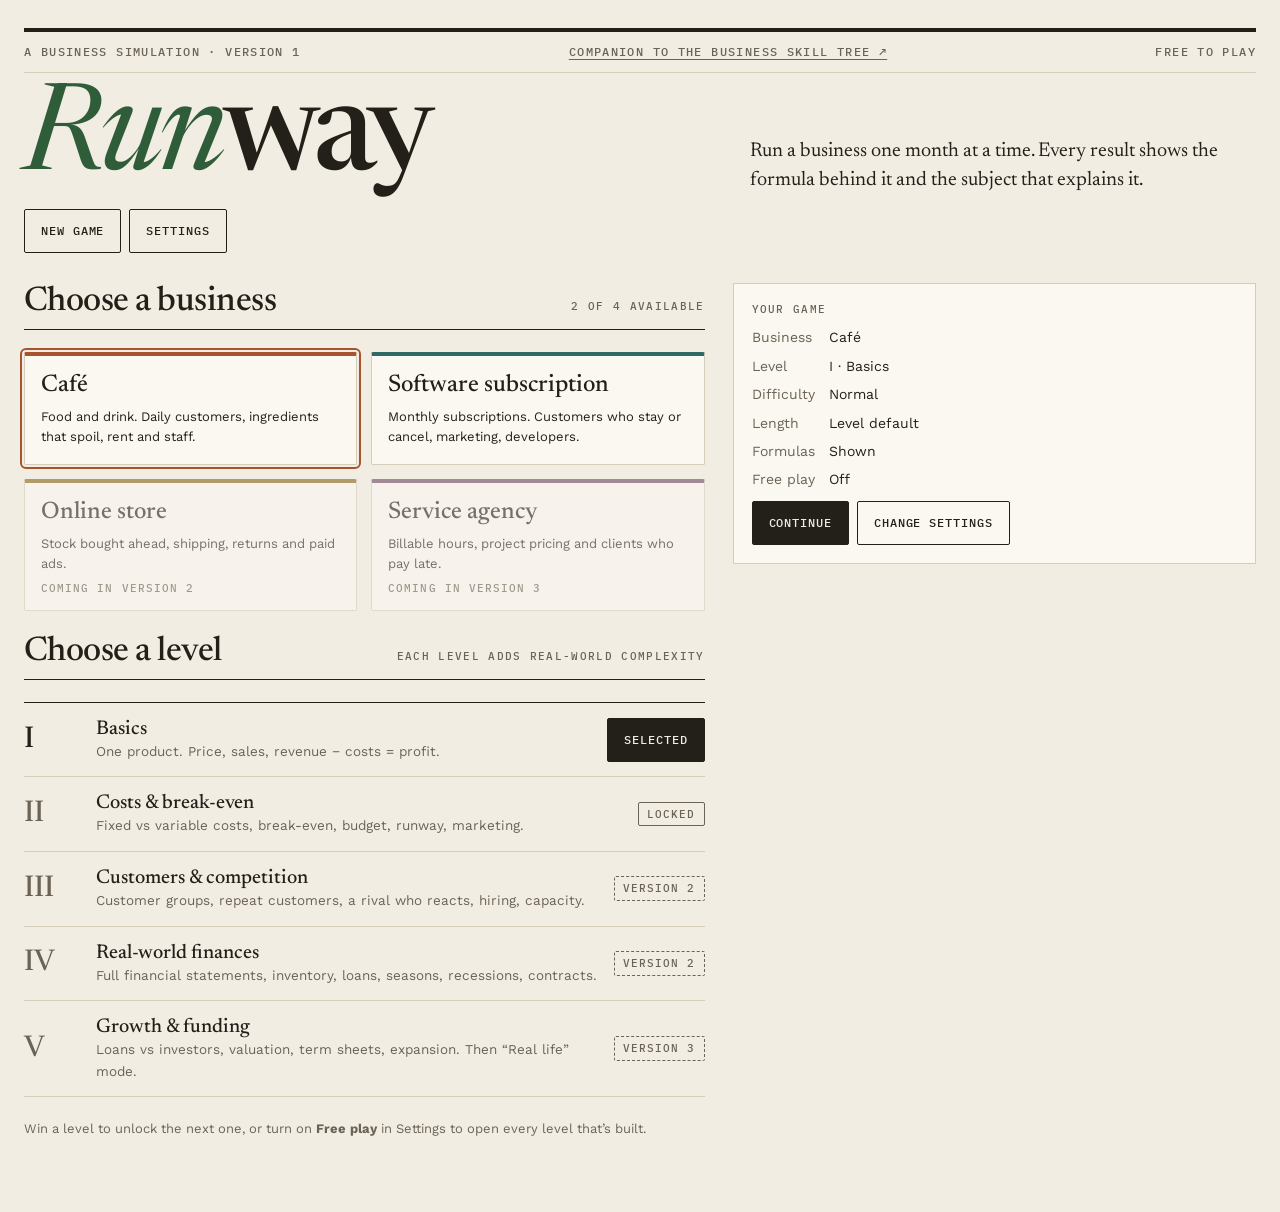
==== game/index.html @ 2631240a "Add Runway business simulation game (version 1) Month-by-month simulation with Café and Software sub" ====
<!doctype html>
<html lang="en">
<head>
<meta charset="utf-8">
<meta name="viewport" content="width=device-width, initial-scale=1, viewport-fit=cover">
<style>[hidden]{display:none!important}</style>
<title>Runway</title>
<link rel="preconnect" href="https://fonts.googleapis.com">
<link rel="preconnect" href="https://fonts.gstatic.com" crossorigin>
<link rel="stylesheet" href="https://fonts.googleapis.com/css2?family=Newsreader:ital,opsz,wght@0,6..72,400;0,6..72,500;0,6..72,600;1,6..72,400;1,6..72,500&family=Work+Sans:wght@400;500;600&family=IBM+Plex+Mono:wght@400;500&display=swap">
<style>
/* Layout: editorial masthead, then one screen at a time (setup, settings, briefing, play, result).
   Play screen: decisions column beside a ledger-style monthly report. Palette shared with Business Skill Tree. */
:root{
  --paper:#F2EDE3; --sheet:#FBF8F2; --wash:#EAE3D6; --ink:#23201A; --muted:#6B6355; --rule:#D6CCBA; --edge:#B3A893; --focus:#23201A;
  --accent:#2F5D3A; --accent-wash:#E2E8DA; --good:#3E6B34; --bad:#9B3A2A; --bad-wash:#F3E1DA; --on-accent:#FBF8F2;
  --cafe:#A6532E; --saas:#2E6A63; --shop:#87661C; --agency:#6A4A62;
  --f-display:"Newsreader", "Iowan Old Style", Georgia, serif;
  --f-body:"Work Sans", ui-sans-serif, system-ui, -apple-system, "Segoe UI", sans-serif;
  --f-mono:"IBM Plex Mono", ui-monospace, SFMono-Regular, Menlo, monospace;
}
@media (prefers-color-scheme: dark){ :root:not([data-theme="light"]){
  --paper:#1A1712; --sheet:#221E18; --wash:#2B261E; --ink:#EDE6D8; --muted:#A89F8E; --rule:#3A342B; --edge:#5A5244; --focus:#EDE6D8;
  --accent:#9CC59F; --accent-wash:#26301F; --good:#A8C487; --bad:#E38C78; --bad-wash:#3A231C; --on-accent:#1A1712;
  --cafe:#E39A72; --saas:#86C2B8; --shop:#D9B866; --agency:#C6A2BC;
  color-scheme:dark } }
:root[data-theme="dark"]{
  --paper:#1A1712; --sheet:#221E18; --wash:#2B261E; --ink:#EDE6D8; --muted:#A89F8E; --rule:#3A342B; --edge:#5A5244; --focus:#EDE6D8;
  --accent:#9CC59F; --accent-wash:#26301F; --good:#A8C487; --bad:#E38C78; --bad-wash:#3A231C; --on-accent:#1A1712;
  --cafe:#E39A72; --saas:#86C2B8; --shop:#D9B866; --agency:#C6A2BC;
  color-scheme:dark }

*{box-sizing:border-box}
[hidden]{display:none!important}
body{background:var(--paper);color:var(--ink);font:400 15px/1.6 var(--f-body)}
.wrap{max-width:1320px;margin:0 auto;padding-block:20px 64px;padding-left:max(16px, env(safe-area-inset-left, 0px));padding-right:max(16px, env(safe-area-inset-right, 0px));display:flex;flex-direction:column;gap:30px}
h1,h2,h3{margin:0;text-wrap:balance}
h1,h2{font-family:var(--f-display);font-weight:500;letter-spacing:-.015em}
h2{font-size:clamp(26px,3vw,34px);line-height:1.12}
h3{font:500 11px/1.3 var(--f-mono);text-transform:uppercase;letter-spacing:.12em;color:var(--muted)}
p{margin:0}
a{color:var(--accent);text-underline-offset:3px;text-decoration-thickness:1px}
button:focus-visible,a:focus-visible,input:focus-visible,select:focus-visible{outline:2px solid var(--focus);outline-offset:2px}

header.mast{display:flex;flex-direction:column;gap:14px;border-top:4px solid var(--ink);padding-top:12px}
.dateline{display:flex;flex-wrap:wrap;justify-content:space-between;gap:6px 18px;font:500 11.5px/1.4 var(--f-mono);text-transform:uppercase;letter-spacing:.12em;color:var(--muted);padding-bottom:12px;border-bottom:1px solid var(--rule)}
.dateline a{color:var(--muted)}
.mast-title{display:flex;flex-wrap:wrap;align-items:flex-end;justify-content:space-between;gap:12px 24px}
.mast h1{font-size:clamp(56px,10vw,120px);line-height:.9;letter-spacing:-.04em;font-weight:500}
.mast h1 em{font-style:italic;font-weight:400;color:var(--accent)}
.mast .tag{max-width:46ch;font:400 clamp(17px,1.6vw,20px)/1.45 var(--f-display)}
.nav{display:flex;flex-wrap:wrap;gap:8px}

.btn{font:500 11.5px/1 var(--f-mono);text-transform:uppercase;letter-spacing:.08em;color:var(--ink);background:transparent;border:1px solid var(--ink);border-radius:2px;padding:13px 16px;cursor:pointer;min-height:44px;text-decoration:none;display:inline-flex;align-items:center;justify-content:center;gap:8px}
.btn:hover{background:var(--wash)}
.btn.primary{background:var(--ink);color:var(--paper)}
.btn.primary:hover{background:var(--accent);border-color:var(--accent);color:var(--on-accent)}
.btn.danger{color:var(--bad);border-color:var(--bad)}
.btn[disabled]{opacity:.4;cursor:not-allowed}
.section-head{display:flex;flex-wrap:wrap;align-items:baseline;justify-content:space-between;gap:8px 16px;border-bottom:1px solid var(--ink);padding-bottom:8px}
.kicker{font:500 11px/1.3 var(--f-mono);letter-spacing:.12em;text-transform:uppercase;color:var(--muted)}
.lede{font:400 19px/1.5 var(--f-display);max-width:62ch}
.muted{color:var(--muted)}
.small{font-size:13px}

/* Setup */
.grid-biz{display:grid;grid-template-columns:repeat(auto-fit,minmax(240px,1fr));gap:14px}
.biz{--c:var(--ink);text-align:left;background:var(--sheet);border:1px solid var(--rule);border-top:4px solid var(--c);border-radius:2px;padding:16px;display:flex;flex-direction:column;gap:8px;cursor:pointer;color:var(--ink);font:inherit;min-height:44px}
.biz:hover:not([disabled]){border-color:var(--ink);border-top-color:var(--c)}
.biz[aria-pressed="true"]{outline:2px solid var(--c);outline-offset:2px}
.biz[disabled]{cursor:not-allowed;opacity:.6}
.biz b{font:500 24px/1.1 var(--f-display)}
.biz .soon{font:500 10.5px/1 var(--f-mono);letter-spacing:.1em;text-transform:uppercase;color:var(--muted)}
.levels{display:flex;flex-direction:column;border-top:1px solid var(--ink)}
.lvl{display:grid;grid-template-columns:56px minmax(0,1fr) auto;gap:6px 16px;align-items:center;padding:14px 0;border-bottom:1px solid var(--rule)}
.lvl .num{font:500 30px/1 var(--f-display);color:var(--muted)}
.lvl.open .num{color:var(--ink)}
.lvl .t{font:500 20px/1.2 var(--f-display)}
.lvl .d{font-size:13.5px;color:var(--muted)}
.state{font:500 10.5px/1 var(--f-mono);letter-spacing:.1em;text-transform:uppercase;padding:6px 8px;border:1px solid currentColor;border-radius:2px;white-space:nowrap}
.state.won{color:var(--good)} .state.locked{color:var(--muted)} .state.soon{color:var(--muted);border-style:dashed}
.setup-grid{display:grid;grid-template-columns:minmax(0,1fr);gap:28px}
@media (min-width:960px){.setup-grid{grid-template-columns:minmax(0,1.3fr) minmax(0,1fr)}}
.summary{background:var(--sheet);border:1px solid var(--rule);padding:18px;display:flex;flex-direction:column;gap:10px}
.summary dl{display:grid;grid-template-columns:auto 1fr;gap:6px 14px;margin:0;font-size:14px}
.summary dt{color:var(--muted)} .summary dd{margin:0}

/* Settings */
.settings{display:grid;grid-template-columns:minmax(0,1fr);gap:22px;max-width:860px}
.field{display:flex;flex-direction:column;gap:8px;padding-bottom:18px;border-bottom:1px solid var(--rule)}
.field > label, .field > .lab{font:500 19px/1.3 var(--f-display)}
.field .help{font-size:13.5px;color:var(--muted);max-width:70ch}
.seg{display:flex;flex-wrap:wrap;border:1px solid var(--ink);border-radius:2px;overflow:hidden;width:fit-content;max-width:100%}
.seg button{font:500 11.5px/1 var(--f-mono);letter-spacing:.06em;text-transform:uppercase;padding:13px 14px;border:0;border-right:1px solid var(--ink);background:transparent;color:var(--ink);cursor:pointer;min-height:44px}
.seg button:last-child{border-right:0}
.seg button[aria-pressed="true"]{background:var(--ink);color:var(--paper)}
.switch{display:flex;gap:12px;align-items:flex-start;cursor:pointer;font-size:15px}
.switch input{width:22px;height:22px;margin:1px 0 0;accent-color:var(--accent);flex:none}
.custom{display:grid;grid-template-columns:repeat(auto-fit,minmax(220px,1fr));gap:14px}
.custom[hidden]{display:none}
.sl{display:flex;flex-direction:column;gap:4px;font-size:14px}
.sl output{font:500 13px var(--f-mono)}
input[type=range]{width:100%;accent-color:var(--accent);min-height:28px}
input[type=number],input[type=text],select{font:500 14px var(--f-mono);color:var(--ink);background:var(--sheet);border:1px solid var(--edge);border-radius:2px;padding:10px 10px;min-height:44px}
.row{display:flex;flex-wrap:wrap;gap:8px;align-items:center}

/* Briefing */
.brief{display:grid;grid-template-columns:minmax(0,1fr);gap:24px}
@media (min-width:960px){.brief{grid-template-columns:minmax(0,1.4fr) minmax(0,1fr)}}
.goal{border:1px solid var(--ink);padding:16px 18px;background:var(--sheet);display:flex;flex-direction:column;gap:6px}
.goal b{font:500 22px/1.3 var(--f-display)}
.subj{display:flex;flex-direction:column;border-top:1px solid var(--rule)}
.subj div{display:flex;justify-content:space-between;gap:12px;padding:9px 0;border-bottom:1px solid var(--rule);font-size:14.5px}
.subj .ok{font:500 11px var(--f-mono);letter-spacing:.08em;text-transform:uppercase;color:var(--good)}
.subj .no{font:500 11px var(--f-mono);letter-spacing:.08em;text-transform:uppercase;color:var(--muted)}

/* Play */
.play{display:grid;grid-template-columns:minmax(0,1fr);gap:24px;align-items:start}
@media (min-width:1020px){.play{grid-template-columns:360px minmax(0,1fr)}}
.desk{background:var(--sheet);border:1px solid var(--rule);border-top:3px solid var(--c, var(--ink));padding:18px;display:flex;flex-direction:column;gap:16px}
@media (min-width:1020px){.desk{position:sticky;top:calc(env(safe-area-inset-top, 0px) + 16px)}}
.dec{display:flex;flex-direction:column;gap:6px;padding-bottom:14px;border-bottom:1px solid var(--rule)}
.dec .top{display:flex;justify-content:space-between;align-items:baseline;gap:10px}
.dec label{font:500 17px/1.25 var(--f-display)}
.dec input[type=number]{width:120px;text-align:right}
.dec .help{font-size:12.5px;color:var(--muted)}
.hint{background:var(--accent-wash);padding:12px 14px;font-size:13.5px;border-radius:2px}
.hint b{font-weight:600}
.board{display:flex;flex-direction:column;gap:22px;min-width:0}
.stats{display:grid;grid-template-columns:repeat(4,minmax(0,1fr));border-top:1px solid var(--ink);border-bottom:1px solid var(--rule)}
.stats div{display:flex;flex-direction:column;gap:2px;padding:10px 12px 12px;border-left:1px solid var(--rule);min-width:0}
.stats div:first-child{border-left:0;padding-left:0}
.stats b{font:500 30px/1.05 var(--f-display);font-variant-numeric:lining-nums tabular-nums;white-space:nowrap;overflow:hidden;text-overflow:ellipsis}
.stats span{font-size:12.5px;color:var(--muted)}
.stats .neg{color:var(--bad)}
@media (max-width:620px){.stats{grid-template-columns:repeat(2,minmax(0,1fr))}.stats div:nth-child(3){border-left:0;padding-left:0}.stats div:nth-child(n+3){border-top:1px solid var(--rule)}}
.goalbar{display:flex;flex-direction:column;gap:6px}
.goalbar .track{height:8px;background:var(--wash);border-radius:2px;overflow:hidden}
.goalbar .fill{height:100%;background:var(--accent)}
.chart{background:var(--sheet);border:1px solid var(--rule);padding:12px 12px 6px}
.chart svg{display:block;width:100%;height:auto}
.chart text{font:400 10.5px var(--f-mono);fill:var(--muted)}
.two{display:grid;grid-template-columns:minmax(0,1fr);gap:22px}
@media (min-width:760px){.two{grid-template-columns:minmax(0,1fr) minmax(0,1fr)}}
table.ledger{width:100%;border-collapse:collapse;font-size:14.5px}
.ledger td{padding:8px 0;border-bottom:1px solid var(--rule)}
.ledger td.v{text-align:right;font-family:var(--f-mono);font-size:13.5px;font-variant-numeric:tabular-nums;white-space:nowrap;padding-left:12px}
.ledger tr.cost td:first-child{padding-left:14px;color:var(--muted)}
.ledger tr.sub td{font-weight:600;border-top:1px solid var(--ink)}
.ledger tr.total td{font:600 17px var(--f-display);border-top:2px solid var(--ink);border-bottom:0}
.ledger tr.total td.v{font:600 15px var(--f-mono)}
.ledger .neg{color:var(--bad)}
.metrics{display:flex;flex-direction:column;border-top:1px solid var(--ink)}
.metrics div{display:flex;justify-content:space-between;gap:12px;padding:8px 0;border-bottom:1px solid var(--rule);font-size:14px}
.metrics b{font:500 13.5px var(--f-mono);font-variant-numeric:tabular-nums;white-space:nowrap}
.why{display:grid;grid-template-columns:repeat(auto-fit,minmax(260px,1fr));gap:14px}
.card{background:var(--sheet);border:1px solid var(--rule);padding:14px 16px;display:flex;flex-direction:column;gap:8px}
.card b{font:500 19px/1.25 var(--f-display)}
.card p{font-size:14px}
.card .f{font:400 12.5px/1.5 var(--f-mono);background:var(--wash);padding:8px 10px;border-radius:2px;overflow-wrap:anywhere}
.card a{font:500 11px var(--f-mono);letter-spacing:.08em;text-transform:uppercase}
.empty{border:1px dashed var(--edge);padding:22px;color:var(--muted);font:400 17px/1.5 var(--f-display)}

/* Result */
.result{display:flex;flex-direction:column;gap:20px;max-width:900px}
.verdict{font:500 clamp(40px,7vw,80px)/.95 var(--f-display);letter-spacing:-.03em}
.verdict.won{color:var(--good)} .verdict.lost{color:var(--bad)}
.toast{position:fixed;left:50%;bottom:calc(20px + env(safe-area-inset-bottom, 0px));transform:translateX(-50%);background:var(--ink);color:var(--paper);padding:10px 16px;font:500 12px var(--f-mono);letter-spacing:.06em;border-radius:2px;opacity:0;pointer-events:none;transition:opacity .2s;max-width:calc(100% - 32px)}
.toast.show{opacity:1}
@media (prefers-reduced-motion: reduce){*{transition:none!important}}
</style>
</head>
<body>

<div class="wrap">
  <header class="mast">
    <div class="dateline"><span>A business simulation · Version 1</span><a id="treeLink" href="#">Companion to the Business Skill Tree ↗</a><span>Free to play</span></div>
    <div class="mast-title">
      <h1><em>Run</em>way</h1>
      <p class="tag">Run a business one month at a time. Every result shows the formula behind it and the subject that explains it.</p>
    </div>
    <nav class="nav" aria-label="Game">
      <button class="btn" data-go="setup">New game</button>
      <button class="btn" data-go="play" id="navResume" hidden>Resume</button>
      <button class="btn" data-go="settings">Settings</button>
    </nav>
  </header>
  <main id="screen" aria-live="polite"></main>
</div>
<div class="toast" id="toast" role="status"></div>

<script>
(function(){
/* ---------- Links and Skill Tree data ---------- */
const TREE_URL = /github\.io$/.test(location.hostname) ? '../' : 'https://claude.ai/artifact/XzU2C8BiYcv79R8AEKQcW2';
document.getElementById('treeLink').href = TREE_URL;
const SUBJ = {micro:'Microeconomics', finacct:'Financial Accounting', excel:'Spreadsheets for Business', mgmtacct:'Managerial Accounting',
  unitecon:'Unit Economics & Break-even', budget:'Budgeting & Forecasting', marketing:'Marketing Management', pricing:'Pricing Strategy',
  saas:'SaaS Metrics', product:'Product Development', growth:'Growth & Customer Acquisition', ops:'Operations Management'};
function treeDone(){ try { const v = JSON.parse(localStorage.getItem('biz-skill-tree-v1') || 'null'); return (v && v.prog) || null; } catch(e){ return null; } }

/* ---------- Helpers ---------- */
const $ = s => document.querySelector(s);
const esc = s => String(s).replace(/[&<>"']/g, c => ({'&':'&amp;','<':'&lt;','>':'&gt;','"':'&quot;',"'":'&#39;'}[c]));
const money = v => (v < 0 ? '−' : '') + '$' + Math.round(Math.abs(v)).toLocaleString('en-US');
const money2 = v => '$' + Number(v).toFixed(2);
const int = v => Math.round(v).toLocaleString('en-US');
const pct = (v, d=1) => (v*100).toFixed(d) + '%';
const FMT = {money, money2, int, pct: v => pct(v,0)};
function rng(seed){ let a = seed >>> 0; return () => { a |= 0; a = a + 0x6D2B79F5 | 0; let t = Math.imul(a ^ a >>> 15, 1 | a); t = t + Math.imul(t ^ t >>> 7, 61 | t) ^ t; return ((t ^ t >>> 14) >>> 0) / 4294967296; }; }
const noise = (R, vol) => 1 + (R() - R()) * vol * 1.5;
const toast = msg => { const t = $('#toast'); t.textContent = msg; t.classList.add('show'); clearTimeout(toast.h); toast.h = setTimeout(() => t.classList.remove('show'), 2200); };

/* ---------- Settings and storage ---------- */
const DIFF = {
  easy:   {label:'Easy',   cash:1.3, demand:1.15, cost:0.9, vol:0.05},
  normal: {label:'Normal', cash:1,   demand:1,    cost:1,   vol:0.10},
  hard:   {label:'Hard',   cash:0.8, demand:0.85, cost:1.1, vol:0.18},
};
const KEY = 'runway-v1';
let DB = {settings:{free:false, diff:'normal', custom:{cash:1, demand:1, cost:1, vol:0.1}, length:'default', formulas:true, seed:Math.floor(Math.random()*1e6)}, progress:{}, game:null, pick:{biz:'cafe', level:1}};
try { const v = JSON.parse(localStorage.getItem(KEY) || 'null'); if (v && typeof v === 'object') DB = Object.assign(DB, v, {settings:Object.assign(DB.settings, v.settings || {})}); } catch(e) {}
const save = () => { try { localStorage.setItem(KEY, JSON.stringify(DB)); } catch(e) {} };
const S = () => DB.settings;
function envFrom(st){ return st.diff === 'custom' ? Object.assign({label:'Custom'}, st.custom) : Object.assign({}, DIFF[st.diff]); }

/* ---------- Content ---------- */
const LEVELS = [
  {n:1, name:'Basics', d:'One product. Price, sales, revenue − costs = profit.', built:true},
  {n:2, name:'Costs & break-even', d:'Fixed vs variable costs, break-even, budget, runway, marketing.', built:true},
  {n:3, name:'Customers & competition', d:'Customer groups, repeat customers, a rival who reacts, hiring, capacity.', built:false, when:'version 2'},
  {n:4, name:'Real-world finances', d:'Full financial statements, inventory, loans, seasons, recessions, contracts.', built:false, when:'version 2'},
  {n:5, name:'Growth & funding', d:'Loans vs investors, valuation, term sheets, expansion. Then “Real life” mode.', built:false, when:'version 3'},
];
const ROMAN = ['I','II','III','IV','V'];

const BIZ = {
 cafe: {name:'Café', color:'var(--cafe)', blurb:'Food and drink. Daily customers, ingredients that spoil, rent and staff.', levels:{
  1: {title:'The coffee cart', months:6, startCash:500,
      story:'You run a coffee cart outside a busy train station. Each morning you decide your price and how many cups to prepare. Coffee you don’t sell is poured away.',
      goalText:'Have $35,000 in cash by the end of the last month.', subjects:['micro','finacct','excel'],
      decisions:[
        {id:'price', label:'Price per cup', min:1, max:8, step:0.25, def:3, fmt:'money2', help:'A higher price earns more per cup, but fewer people buy.'},
        {id:'prep', label:'Cups prepared per day', min:20, max:250, step:5, def:100, fmt:'int', help:'Cups you make but don’t sell are wasted.'}],
      sim(g, d, E, R){
        const cupCost = 0.9*E.cost, permit = 450*E.cost;
        const demand = Math.max(0, 220*E.demand*(1 - d.price/7)) * noise(R, E.vol);
        const sold = Math.min(demand, d.prep), waste = d.prep - sold, lost = Math.max(0, demand - d.prep);
        const rev = d.price*sold*30, ingr = cupCost*d.prep*30, profit = rev - ingr - permit;
        const why = [
          {t:'How many people wanted coffee', p:`At ${money2(d.price)} a cup, about ${int(demand)} people a day wanted one. Fewer people buy as the price rises.`, f:`demand ≈ 220 × (1 − price ÷ 7) = ${int(220*E.demand*(1-d.price/7))} a day, give or take a little each month`, s:'micro'},
          {t:'Profit is revenue minus costs', p:`You took ${money(rev)} and spent ${money(ingr + permit)}, so this month’s profit was ${money(profit)}.`, f:`${money(rev)} − ${money(ingr)} ingredients − ${money(permit)} permit = ${money(profit)}`, s:'finacct'}];
        if (waste > 2) why.push({t:'Coffee poured away', p:`You made ${int(d.prep)} cups a day but sold ${int(sold)}. The ${int(waste)} unsold cups a day cost you ${money(waste*cupCost*30)} this month.`, f:`waste cost = ${int(waste)} cups × ${money2(cupCost)} × 30 days`, s:'excel'});
        if (lost > 2) why.push({t:'You ran out', p:`About ${int(lost)} people a day wanted coffee after you’d sold out. That’s about ${money(lost*d.price*30)} of sales missed.`, f:`missed sales = ${int(lost)} × ${money2(d.price)} × 30 days`, s:'micro'});
        return {profit,
          rows:[['Sales', rev, 'rev'], ['Ingredients (every cup made)', -ingr, 'cost'], ['Cart permit', -permit, 'cost'], ['Profit', profit, 'total']],
          metrics:[['Customers who wanted coffee', int(demand)+' a day'], ['Cups sold', int(sold)+' a day'], ['Cups wasted', int(waste)+' a day'], ['Customers turned away', int(lost)+' a day']],
          why, key:{label:'Cash goal', value:g.cash + profit, target:35000}};
      },
      won(g){ return g.cash >= 35000; }},
  2: {title:'Your first café', months:12, startCash:25000,
      story:'You’ve opened a small café with rent, staff and a menu. New cafés take a few months to be discovered, so expect early losses. Your job is to reach steady profit before the money runs out.',
      goalText:'Make a profit three months in a row before the last month ends, without running out of cash.', subjects:['mgmtacct','unitecon','budget','marketing'],
      decisions:[
        {id:'price', label:'Average spend per customer', min:3, max:12, step:0.25, def:5.5, fmt:'money2', help:'Set by your menu prices. Higher means fewer customers.'},
        {id:'staff', label:'Baristas', min:1, max:6, step:1, def:2, fmt:'int', help:'Each can serve about 80 customers a day and costs $2,600 a month.'},
        {id:'mkt', label:'Marketing per month', min:0, max:5000, step:100, def:500, fmt:'money', help:'Flyers and social posts. Each extra dollar brings fewer new customers than the last.'}],
      consts(E){ return {varCost:(1.6*1.06 + 0.2)*E.cost, wage:2600*E.cost, rent:3500*E.cost, util:700*E.cost, other:300*E.cost}; },
      hint(d, E){ const c = this.consts(E), fixed = c.rent + c.util + c.other + c.wage*d.staff + d.mkt, unit = d.price - c.varCost;
        return unit <= 0 ? `At this price you lose money on every customer.` : `<b>Break-even with these choices:</b> ${int(fixed/unit/30)} customers a day. Your baristas can serve up to ${int(d.staff*80)} a day.`; },
      sim(g, d, E, R){
        const c = this.consts(E), month = g.month + 1, ramp = Math.min(1, 0.5 + 0.1*(month - 1));
        const m = 0.45*(1 - Math.exp(-d.mkt/2000));
        const demand = Math.max(0, 220*E.demand*ramp*(1 + m)*(1 - d.price/12)) * noise(R, E.vol);
        const cap = d.staff*80, served = Math.min(demand, cap), lost = Math.max(0, demand - cap);
        const rev = served*d.price*30, ingr = served*c.varCost*30, gross = rev - ingr;
        const wages = c.wage*d.staff, fixed = c.rent + wages + c.util + c.other + d.mkt, profit = gross - fixed;
        const unit = d.price - c.varCost, beDay = unit > 0 ? fixed/unit/30 : Infinity;
        const cash = g.cash + profit;
        const why = [
          {t:'Break-even point', p: unit > 0 ? `Each customer leaves ${money2(unit)} after ingredients and packaging. Your fixed costs were ${money(fixed)}, so you needed ${int(beDay)} customers a day to break even. You served ${int(served)}.` : `Your price is below what each customer costs you, so more customers means bigger losses.`, f:`break-even = fixed costs ÷ (price − variable cost per customer) = ${money(fixed)} ÷ ${money2(Math.max(unit,0))} ÷ 30 days`, s:'unitecon'},
          {t:'Fixed and variable costs', p:`Ingredients and packaging grow with every customer (variable costs). Rent, wages and utilities stay the same however busy you are (fixed costs).`, f:`variable ${money(ingr)} + fixed ${money(fixed)} = total costs ${money(ingr + fixed)}`, s:'mgmtacct'}];
        if (ramp < 1) why.push({t:'Still being discovered', p:`New cafés take time to find regulars. This month about ${Math.round(ramp*100)}% of your future regulars knew about you. That rises each month.`, f:`awareness = 50% in month 1, +10% a month, up to 100%`, s:'marketing'});
        if (d.mkt > 0) why.push({t:'What marketing did', p:`${money(d.mkt)} of marketing brought about ${Math.round(m*100)}% more customers. The next $1,000 would add less than the last.`, f:`extra customers = 45% × (1 − e^(−spend ÷ 2,000)) = ${Math.round(m*100)}%`, s:'marketing'});
        if (lost > 2) why.push({t:'Queue out the door', p:`${d.staff} barista${d.staff>1?'s':''} can serve ${int(cap)} customers a day. About ${int(lost)} more a day wanted to come in.`, f:`capacity = baristas × 80 customers a day`, s:'ops'});
        if (profit < 0) why.push({t:'Your runway', p:`You lost ${money(-profit)} this month. At that rate, your ${money(Math.max(cash,0))} of cash lasts about ${cash > 0 ? (cash/-profit).toFixed(1) : 0} more months.`, f:`runway = cash ÷ monthly loss`, s:'budget'});
        return {profit,
          rows:[['Sales', rev, 'rev'], ['Ingredients & packaging (incl. waste)', -ingr, 'cost'], ['Gross profit', gross, 'sub'], ['Rent', -c.rent, 'cost'], ['Staff wages', -wages, 'cost'], ['Utilities & other', -(c.util + c.other), 'cost'], ['Marketing', -d.mkt, 'cost'], ['Profit', profit, 'total']],
          metrics:[['Customers served', int(served)+' a day'], ['Turned away', int(lost)+' a day'], ['Break-even', (isFinite(beDay) ? int(beDay) : '—')+' a day'], ['Food cost', rev > 0 ? pct(ingr/rev) + ' of sales' : '—'], ['Labour cost', rev > 0 ? pct(wages/rev) + ' of sales' : '—'], ['Runway', profit < 0 ? (cash > 0 ? (cash/-profit).toFixed(1) + ' months' : '0') : 'Not losing money']],
          why, key:{label:'Profitable months in a row', value:(profit > 0 ? (g.streak||0) + 1 : 0), target:3, count:true}};
      },
      after(g, out){ g.streak = out.profit > 0 ? (g.streak||0) + 1 : 0; },
      won(g){ return (g.streak||0) >= 3; }}
 }},
 saas: {name:'Software subscription', color:'var(--saas)', blurb:'Monthly subscriptions. Customers who stay or cancel, marketing, developers.', levels:{
  1: {title:'Your first app', months:12, startCash:2000,
      story:'You’ve built a small app that people pay for monthly. About 2,000 people visit your site each month. Choose a price: cheaper wins more sign-ups, but each pays less.',
      goalText:'Reach $12,000 in monthly recurring revenue (MRR) by the last month.', subjects:['micro','finacct','pricing'],
      decisions:[{id:'price', label:'Price per month', min:1, max:120, step:1, def:15, fmt:'money', help:'Each paying customer is charged this every month.'}],
      init(g){ g.customers = 0; },
      sim(g, d, E, R){
        const visitors = 2000*E.demand*noise(R, E.vol), conv = 0.03*Math.max(0, 1 - d.price/120), signups = visitors*conv;
        const churn = 0.03, lostC = (g.customers||0)*churn, customers = (g.customers||0) - lostC + signups;
        const mrr = customers*d.price, servers = (300 + 2*customers)*E.cost, profit = mrr - servers;
        g._customers = customers;
        const why = [
          {t:'Visitors who paid', p:`Of about ${int(visitors)} visitors, ${pct(conv)} signed up at ${money(d.price)} a month: ${int(signups)} new customers.`, f:`sign-up rate = 3% × (1 − price ÷ 120) = ${pct(conv)}`, s:'pricing'},
          {t:'Subscriptions add up', p:`You kept 97% of last month’s customers and added ${int(signups)} new ones. That’s why monthly revenue grows even with the same number of visitors.`, f:`customers = ${int(g.customers||0)} − ${int(lostC)} cancelled + ${int(signups)} new = ${int(customers)}`, s:'micro'},
          {t:'Profit this month', p:`Revenue of ${money(mrr)} minus server costs of ${money(servers)} gave a profit of ${money(profit)}.`, f:`MRR = customers × price = ${int(customers)} × ${money(d.price)}`, s:'finacct'}];
        return {profit,
          rows:[['Subscription revenue (MRR)', mrr, 'rev'], ['Servers and hosting', -servers, 'cost'], ['Profit', profit, 'total']],
          metrics:[['Visitors', int(visitors)], ['New customers', int(signups)], ['Cancelled', int(lostC)], ['Paying customers', int(customers)], ['MRR', money(mrr)]],
          why, key:{label:'MRR goal', value:mrr, target:12000}};
      },
      after(g){ g.customers = g._customers; delete g._customers; },
      won(g, out){ return out.key.value >= 12000; }},
  2: {title:'Growing the startup', months:18, startCash:80000,
      story:'Your app has a little savings behind it. Now you can buy ads and hire developers to improve the product. Better products win more sign-ups and lose fewer customers, but developers are expensive and slow to pay off.',
      goalText:'Have a profitable month with at least $25,000 MRR before the last month ends, without running out of cash.', subjects:['unitecon','budget','marketing','saas'],
      decisions:[
        {id:'price', label:'Price per month', min:5, max:200, step:1, def:29, fmt:'money', help:'Business customers will pay more than individuals, up to a point.'},
        {id:'mkt', label:'Marketing per month', min:0, max:30000, step:500, def:3000, fmt:'money', help:'Ads bring visitors. Each extra dollar brings fewer visitors than the last.'},
        {id:'devs', label:'Developers', min:0, max:6, step:1, def:1, fmt:'int', help:'$6,000 a month each. They slowly improve the product.'}],
      init(g){ g.customers = 0; g.quality = 1; },
      consts(E){ return {server:3*E.cost, fee:0.03, tools:500*E.cost, wage:6000*E.cost}; },
      hint(d, E){ const c = this.consts(E), fixed = c.tools + c.wage*d.devs + d.mkt, unit = d.price*(1 - c.fee) - c.server;
        return unit <= 0 ? 'At this price each customer costs more than they pay.' : `<b>Break-even with these choices:</b> about ${int(fixed/unit)} paying customers. You have ${int(DB.game ? DB.game.customers||0 : 0)}.`; },
      sim(g, d, E, R){
        const c = this.consts(E), q0 = g.quality||1, q = Math.min(1.8, q0 + 0.04*d.devs);
        const organic = (1500*E.demand + 0.5*(g.customers||0)) * noise(R, E.vol);
        const paid = 6000*E.demand*(1 - Math.exp(-d.mkt/12000)) * noise(R, E.vol);
        const conv = 0.022*q*Math.max(0, 1 - d.price/150);
        const newOrg = organic*conv, newPaid = paid*conv, signups = newOrg + newPaid;
        const churn = 0.05/Math.sqrt(q), lostC = (g.customers||0)*churn, customers = (g.customers||0) - lostC + signups;
        const mrr = customers*d.price, servers = customers*c.server, fees = mrr*c.fee, gross = mrr - servers - fees;
        const wages = c.wage*d.devs, profit = gross - wages - c.tools - d.mkt;
        const cac = newPaid > 0.5 ? d.mkt/newPaid : null, unit = d.price*(1 - c.fee) - c.server, ltv = unit/churn;
        const cash = g.cash + profit;
        g._next = {customers, quality:q};
        const why = [
          {t:'Cost to win a customer (CAC)', p: cac ? `Ads brought about ${int(paid)} visitors and ${int(newPaid)} paying customers, so each cost about ${money(cac)} to win.` : `You didn’t buy ads, so all ${int(signups)} new customers came from people finding you on their own.`, f: cac ? `CAC = marketing ÷ customers from ads = ${money(d.mkt)} ÷ ${int(newPaid)}` : `organic visitors = 1,500 + half your customer count (word of mouth)`, s:'growth'},
          {t:'What a customer is worth (LTV)', p:`Each customer brings ${money2(unit)} a month after costs and stays about ${(1/churn).toFixed(0)} months, so is worth about ${money(ltv)}.${cac ? ` That’s ${(ltv/cac).toFixed(1)}× CAC. A common rule of thumb is at least 3×.` : ''}`, f:`LTV = monthly profit per customer ÷ churn = ${money2(unit)} ÷ ${pct(churn)}`, s:'saas'},
          {t:'Customers who cancelled', p:`${int(lostC)} customers left (${pct(churn)}). Product quality is now ${q.toFixed(2)}. Developers raise it by 0.04 a month each, which lifts sign-ups and lowers churn.`, f:`churn = 5% ÷ √quality`, s:'product'}];
        if (d.mkt >= 15000) why.push({t:'Diminishing returns', p:`Doubling ad spend doesn’t double visitors. Above about $15,000 a month, each extra dollar buys far fewer visitors.`, f:`ad visitors = 6,000 × (1 − e^(−spend ÷ 12,000))`, s:'growth'});
        if (profit < 0) why.push({t:'Your runway', p:`You lost ${money(-profit)} this month. At that rate your ${money(Math.max(cash,0))} lasts about ${cash > 0 ? (cash/-profit).toFixed(1) : 0} more months.`, f:`runway = cash ÷ monthly loss`, s:'budget'});
        return {profit,
          rows:[['Subscription revenue (MRR)', mrr, 'rev'], ['Servers', -servers, 'cost'], ['Payment fees (3%)', -fees, 'cost'], ['Gross profit', gross, 'sub'], ['Developer salaries', -wages, 'cost'], ['Software tools', -c.tools, 'cost'], ['Marketing', -d.mkt, 'cost'], ['Profit', profit, 'total']],
          metrics:[['Paying customers', int(customers)], ['New this month', int(signups)], ['Churn', pct(churn)], ['CAC', cac ? money(cac) : '—'], ['LTV', money(ltv)], ['LTV ÷ CAC', cac ? (ltv/cac).toFixed(1)+'×' : '—'], ['Product quality', q.toFixed(2)], ['Runway', profit < 0 ? (cash > 0 ? (cash/-profit).toFixed(1) + ' months' : '0') : 'Not losing money']],
          why, key:{label:'MRR goal (with a profitable month)', value:mrr, target:25000}};
      },
      after(g){ Object.assign(g, g._next); delete g._next; },
      won(g, out){ return out.key.value >= 25000 && out.profit >= 0; }}
 }},
 shop: {name:'Online store', color:'var(--shop)', blurb:'Stock bought ahead, shipping, returns and paid ads.', soon:'version 2'},
 agency: {name:'Service agency', color:'var(--agency)', blurb:'Billable hours, project pricing and clients who pay late.', soon:'version 3'},
};

/* ---------- Progress helpers ---------- */
const prog = b => DB.progress[b] || 0;
function unlocked(b, n){ const L = LEVELS[n-1]; if (!L.built || BIZ[b].soon) return false; return S().free || n === 1 || prog(b) >= n - 1; }

/* ---------- Router ---------- */
let screen = 'setup';
function go(name){ screen = name; render(); window.scrollTo({top:0}); }
document.querySelector('.nav').addEventListener('click', e => { const b = e.target.closest('[data-go]'); if (b) go(b.dataset.go); });
function render(){
  $('#navResume').hidden = !(DB.game && DB.game.status === 'playing') || screen === 'play';
  ({setup:renderSetup, settings:renderSettings, brief:renderBrief, play:renderPlay, result:renderResult})[screen]();
}

/* ---------- Setup ---------- */
function renderSetup(){
  const pk = DB.pick; if (BIZ[pk.biz].soon) pk.biz = 'cafe'; if (!unlocked(pk.biz, pk.level)) pk.level = 1;
  const E = envFrom(S());
  $('#screen').innerHTML = `
  <div class="setup-grid">
    <section style="display:flex;flex-direction:column;gap:22px">
      <div class="section-head"><h2>Choose a business</h2><span class="kicker">2 of 4 available</span></div>
      <div class="grid-biz">${Object.entries(BIZ).map(([k,b]) => `
        <button class="biz" data-biz="${k}" style="--c:${b.color}" aria-pressed="${pk.biz===k}" ${b.soon?'disabled':''}>
          <b>${esc(b.name)}</b><span class="small">${esc(b.blurb)}</span>${b.soon?`<span class="soon">Coming in ${b.soon}</span>`:''}
        </button>`).join('')}</div>
      <div class="section-head"><h2>Choose a level</h2><span class="kicker">Each level adds real-world complexity</span></div>
      <div class="levels">${LEVELS.map(L => { const open = unlocked(pk.biz, L.n), won = prog(pk.biz) >= L.n;
        const st = !L.built ? `<span class="state soon">${esc(L.when)}</span>` : won ? `<span class="state won">Completed</span>` : open ? '' : `<span class="state locked">Locked</span>`;
        return `<div class="lvl ${open?'open':''}"><span class="num">${ROMAN[L.n-1]}</span><div><div class="t">${esc(L.name)}</div><div class="d">${esc(L.d)}</div></div>
          <div class="row">${st}${open ? `<button class="btn ${pk.level===L.n?'primary':''}" data-level="${L.n}" aria-pressed="${pk.level===L.n}">${pk.level===L.n?'Selected':'Select'}</button>` : ''}</div></div>`; }).join('')}</div>
      ${S().free ? '' : `<p class="small muted">Win a level to unlock the next one, or turn on <b>Free play</b> in Settings to open every level that’s built.</p>`}
    </section>
    <aside class="summary" style="align-self:start">
      <h3>Your game</h3>
      <dl>
        <dt>Business</dt><dd>${esc(BIZ[pk.biz].name)}</dd>
        <dt>Level</dt><dd>${ROMAN[pk.level-1]} · ${esc(LEVELS[pk.level-1].name)}</dd>
        <dt>Difficulty</dt><dd>${esc(E.label)}</dd>
        <dt>Length</dt><dd>${S().length === 'default' ? 'Level default' : S().length + ' months'}</dd>
        <dt>Formulas</dt><dd>${S().formulas ? 'Shown' : 'Hidden'}</dd>
        <dt>Free play</dt><dd>${S().free ? 'On' : 'Off'}</dd>
      </dl>
      <div class="row"><button class="btn primary" id="toBrief">Continue</button><button class="btn" data-go2="settings">Change settings</button></div>
      ${DB.game && DB.game.status === 'playing' ? `<p class="small muted">Starting a new game replaces the one in progress.</p>` : ''}
    </aside>
  </div>`;
  $('#screen').onclick = e => {
    const b = e.target.closest('[data-biz]'); if (b && !b.disabled){ pk.biz = b.dataset.biz; if (!unlocked(pk.biz, pk.level)) pk.level = 1; save(); renderSetup(); return; }
    const l = e.target.closest('[data-level]'); if (l){ pk.level = +l.dataset.level; save(); renderSetup(); return; }
    if (e.target.closest('[data-go2]')) return go('settings');
    if (e.target.id === 'toBrief') go('brief');
  };
}

/* ---------- Settings ---------- */
function renderSettings(){
  const st = S(), c = st.custom;
  const sl = (id, label, min, max, step, v, f) => `<label class="sl" for="c-${id}">${label} <output id="o-${id}">${f(v)}</output><input type="range" id="c-${id}" data-c="${id}" min="${min}" max="${max}" step="${step}" value="${v}"></label>`;
  const x = v => '×' + Number(v).toFixed(2);
  $('#screen').innerHTML = `
  <section class="settings">
    <div class="section-head"><h2>Settings</h2><span class="kicker">Apply to new games</span></div>
    <div class="field">
      <label class="switch" for="s-free"><input type="checkbox" id="s-free" ${st.free?'checked':''}><span><span class="lab" style="font:500 19px/1.3 var(--f-display)">Free play</span><br><span class="help">Open every business and level that’s built, without winning the earlier levels first.</span></span></label>
    </div>
    <div class="field">
      <span class="lab">Difficulty</span>
      <div class="seg" role="group" aria-label="Difficulty">${['easy','normal','hard','custom'].map(k => `<button data-diff="${k}" aria-pressed="${st.diff===k}">${k==='custom'?'Custom':DIFF[k].label}</button>`).join('')}</div>
      <p class="help">Easy: more starting cash, more customers, lower costs, steadier months. Hard: the opposite.</p>
      <div class="custom" id="custom" ${st.diff==='custom'?'':'hidden'}>
        ${sl('cash','Starting cash',0.5,2,0.05,c.cash,x)}
        ${sl('demand','Customer demand',0.6,1.5,0.05,c.demand,x)}
        ${sl('cost','Costs',0.7,1.5,0.05,c.cost,x)}
        ${sl('vol','Month-to-month randomness',0,0.3,0.01,c.vol,v => '±' + Math.round(v*150) + '%')}
      </div>
    </div>
    <div class="field">
      <label for="s-len">Game length</label>
      <select id="s-len">${['default','6','12','18','24','36'].map(v => `<option value="${v}" ${st.length===v?'selected':''}>${v==='default'?'Level default':v+' months'}</option>`).join('')}</select>
      <p class="help">Shorter games are harder because there’s less time to recover from mistakes.</p>
    </div>
    <div class="field">
      <label class="switch" for="s-form"><input type="checkbox" id="s-form" ${st.formulas?'checked':''}><span><span style="font:500 19px/1.3 var(--f-display)">Show formulas and hints</span><br><span class="help">Show the maths in each “Why” card and the break-even hint beside your decisions. Turn off for a tougher test.</span></span></label>
    </div>
    <div class="field">
      <label for="s-seed">Random seed</label>
      <div class="row"><input type="number" id="s-seed" value="${st.seed}" min="0" step="1" style="width:160px"><button class="btn" id="newSeed">New seed</button></div>
      <p class="help">The same seed gives the same luck each month, so you can replay a game and compare strategies.</p>
    </div>
    <div class="field">
      <span class="lab">Progress</span>
      <div class="row" id="resetArea"><button class="btn danger" id="reset">Reset all progress</button></div>
      <p class="help">Clears completed levels and the game in progress. Settings are kept.</p>
    </div>
    <div class="row"><button class="btn primary" data-back>Done</button></div>
  </section>`;
  const scr = $('#screen');
  scr.onclick = e => {
    const d = e.target.closest('[data-diff]'); if (d){ st.diff = d.dataset.diff; save(); renderSettings(); return; }
    if (e.target.id === 'newSeed'){ st.seed = Math.floor(Math.random()*1e6); save(); $('#s-seed').value = st.seed; return; }
    if (e.target.id === 'reset'){ $('#resetArea').innerHTML = '<span>Clear completed levels and your current game?</span><button class="btn danger" id="resetYes">Yes, reset</button><button class="btn" id="resetNo">Cancel</button>'; return; }
    if (e.target.id === 'resetYes'){ DB.progress = {}; DB.game = null; save(); toast('Progress reset'); renderSettings(); return; }
    if (e.target.id === 'resetNo'){ renderSettings(); return; }
    if (e.target.closest('[data-back]')) go('setup');
  };
  scr.oninput = e => {
    const t = e.target;
    if (t.dataset.c){ c[t.dataset.c] = +t.value; const o = $('#o-'+t.dataset.c); o.textContent = t.dataset.c === 'vol' ? '±' + Math.round(t.value*150) + '%' : '×' + Number(t.value).toFixed(2); save(); }
    if (t.id === 's-seed'){ st.seed = Math.max(0, Math.floor(+t.value || 0)); save(); }
  };
  scr.onchange = e => {
    const t = e.target;
    if (t.id === 's-free'){ st.free = t.checked; save(); toast(t.checked ? 'Free play on' : 'Free play off'); }
    if (t.id === 's-form'){ st.formulas = t.checked; save(); }
    if (t.id === 's-len'){ st.length = t.value; save(); }
  };
}

/* ---------- Briefing ---------- */
function levelDef(b, n){ return BIZ[b].levels[n]; }
function renderBrief(){
  const {biz, level} = DB.pick, L = levelDef(biz, level), E = envFrom(S()), months = S().length === 'default' ? L.months : +S().length, done = treeDone();
  $('#screen').innerHTML = `
  <section class="brief">
    <div style="display:flex;flex-direction:column;gap:18px">
      <span class="kicker">${esc(BIZ[biz].name)} · Level ${ROMAN[level-1]} · ${esc(LEVELS[level-1].name)}</span>
      <h2>${esc(L.title)}</h2>
      <p class="lede">${esc(L.story)}</p>
      <div class="goal"><h3>Your goal</h3><b>${esc(L.goalText)}</b><span class="small muted">${months} months · starting cash ${money(L.startCash*E.cash)} · ${esc(E.label)} difficulty</span></div>
      <div class="row"><button class="btn primary" id="start">Start month 1</button><button class="btn" data-back>Back</button></div>
    </div>
    <aside style="display:flex;flex-direction:column;gap:12px">
      <h3>Study these first</h3>
      <div class="subj">${L.subjects.map(s => `<div><span>${esc(SUBJ[s])}</span>${done ? (done[s]==='done' ? '<span class="ok">Done</span>' : '<span class="no">Not yet</span>') : ''}</div>`).join('')}</div>
      <p class="small muted">${done ? 'Status comes from your Business Skill Tree.' : 'Open the <a href="'+esc(TREE_URL)+'" target="_blank" rel="noopener">Business Skill Tree</a> to study these subjects.'}</p>
    </aside>
  </section>`;
  $('#screen').onclick = e => { if (e.target.id === 'start') startGame(); if (e.target.closest('[data-back]')) go('setup'); };
}
function startGame(){
  const {biz, level} = DB.pick, L = levelDef(biz, level), E = envFrom(S());
  const g = {biz, level, env:E, months: S().length === 'default' ? L.months : +S().length, seed:S().seed, month:0, cash:L.startCash*E.cash, start:L.startCash*E.cash,
    status:'playing', hist:[], last:null, dec:Object.fromEntries(L.decisions.map(x => [x.id, x.def])), formulas:S().formulas};
  if (L.init) L.init(g);
  DB.game = g; save(); go('play');
}

/* ---------- Play ---------- */
function renderPlay(){
  const g = DB.game; if (!g){ go('setup'); return; }
  if (g.status !== 'playing'){ go('result'); return; }
  const L = levelDef(g.biz, g.level), out = g.last, color = BIZ[g.biz].color;
  const key = out ? out.key : null;
  const goalPct = key ? Math.max(0, Math.min(1, key.value / key.target)) : 0;
  $('#screen').innerHTML = `
  <section style="display:flex;flex-direction:column;gap:18px">
    <div class="section-head"><h2>${esc(L.title)}</h2><span class="kicker">${esc(BIZ[g.biz].name)} · Level ${ROMAN[g.level-1]} · ${esc(g.env.label)}</span></div>
    <div class="play" style="--c:${color}">
      <form class="desk" id="desk" onsubmit="return false">
        <h3>Decisions for month ${g.month + 1} of ${g.months}</h3>
        ${L.decisions.map(x => `<div class="dec">
          <div class="top"><label for="d-${x.id}">${esc(x.label)}</label><input type="number" id="d-${x.id}" data-n="${x.id}" min="${x.min}" max="${x.max}" step="${x.step}" value="${g.dec[x.id]}"></div>
          <input type="range" aria-label="${esc(x.label)}" data-r="${x.id}" min="${x.min}" max="${x.max}" step="${x.step}" value="${g.dec[x.id]}">
          <span class="help">${esc(x.help)}</span></div>`).join('')}
        ${L.hint && g.formulas ? `<div class="hint" id="hint">${L.hint(g.dec, g.env)}</div>` : ''}
        <button class="btn primary" id="run" type="button">Run month ${g.month + 1}</button>
        <button class="btn" id="quit" type="button">Abandon game</button>
      </form>
      <div class="board">
        <div class="stats">
          <div><b>${g.month}<small style="font-size:16px;color:var(--muted)">/${g.months}</small></b><span>Months played</span></div>
          <div><b class="${g.cash < 0 ? 'neg' : ''}">${money(g.cash)}</b><span>Cash</span></div>
          <div><b class="${out && out.profit < 0 ? 'neg' : ''}">${out ? money(out.profit) : '—'}</b><span>Last month’s profit</span></div>
          <div><b>${key ? (key.count ? key.value + '/' + key.target : money(key.value)) : '—'}</b><span>${key ? esc(key.label) : 'Goal progress'}</span></div>
        </div>
        <div class="goalbar"><span class="small"><b>Goal:</b> ${esc(L.goalText)}</span><div class="track" role="progressbar" aria-label="Goal progress" aria-valuemin="0" aria-valuemax="100" aria-valuenow="${Math.round(goalPct*100)}"><div class="fill" style="width:${goalPct*100}%"></div></div></div>
        ${g.hist.length ? chart(g) : ''}
        ${out ? `
        <div class="two">
          <div><h3 style="margin-bottom:8px">Month ${g.month} · Income statement</h3><table class="ledger">${out.rows.map(([l,v,k]) => `<tr class="${k}"><td>${esc(l)}</td><td class="v ${v<0 && k!=='cost' ? 'neg':''}">${money(v)}</td></tr>`).join('')}</table></div>
          <div><h3 style="margin-bottom:8px">Key numbers</h3><div class="metrics">${out.metrics.map(([l,v]) => `<div><span>${esc(l)}</span><b>${esc(v)}</b></div>`).join('')}</div></div>
        </div>
        <div style="display:flex;flex-direction:column;gap:10px"><h3>What happened and why</h3>
          <div class="why">${out.why.map(w => `<div class="card"><b>${esc(w.t)}</b><p>${esc(w.p)}</p>${g.formulas ? `<div class="f">${esc(w.f)}</div>` : ''}<a href="${esc(TREE_URL)}" target="_blank" rel="noopener">Study: ${esc(SUBJ[w.s])} ↗</a></div>`).join('')}</div>
        </div>` : `<div class="empty">Set your decisions, then run your first month. Your income statement and an explanation of what happened will appear here.</div>`}
      </div>
    </div>
  </section>`;
  const desk = $('#desk');
  const sync = (id, v) => { const x = L.decisions.find(d => d.id === id); v = Math.min(x.max, Math.max(x.min, +v)); if (isNaN(v)) return; g.dec[id] = v; desk.querySelector(`[data-n="${id}"]`).value = v; desk.querySelector(`[data-r="${id}"]`).value = v; if (L.hint && g.formulas) $('#hint').innerHTML = L.hint(g.dec, g.env); save(); };
  desk.oninput = e => { const t = e.target; if (t.dataset.r) sync(t.dataset.r, t.value); };
  desk.onchange = e => { const t = e.target; if (t.dataset.n) sync(t.dataset.n, t.value); };
  $('#run').onclick = runMonth;
  $('#quit').onclick = e => { const b = e.currentTarget; if (b.dataset.sure){ DB.game = null; save(); go('setup'); } else { b.dataset.sure = '1'; b.textContent = 'Click again to abandon'; } };
}
function runMonth(){
  const g = DB.game, L = levelDef(g.biz, g.level), R = rng(g.seed*7919 + (g.month + 1)*104729 + g.level*31 + (g.biz === 'cafe' ? 1 : 2));
  const out = L.sim(g, g.dec, g.env, R);
  if (L.after) L.after(g, out);
  g.cash += out.profit; g.month += 1; g.last = out;
  g.hist.push({m:g.month, cash:g.cash, profit:out.profit});
  if (g.cash < 0){ g.status = 'lost'; g.reason = 'You ran out of cash.'; }
  else if (L.won(g, out)){ g.status = 'won'; DB.progress[g.biz] = Math.max(prog(g.biz), g.level); }
  else if (g.month >= g.months){ g.status = 'lost'; g.reason = 'Time ran out before you reached the goal.'; }
  save(); render();
  if (g.status === 'playing') $('.board').scrollIntoView({block:'start', behavior: matchMedia('(prefers-reduced-motion: reduce)').matches ? 'auto' : 'smooth'});
}
function chart(g){
  const W = 640, H = 170, P = {l:58, r:10, t:12, b:22};
  const pts = [{m:0, cash:g.start}].concat(g.hist), n = Math.max(g.months, 2);
  const vals = pts.map(p => p.cash), lo = Math.min(0, ...vals), hi = Math.max(...vals, 1);
  const x = m => P.l + (W - P.l - P.r) * m / n, y = v => P.t + (H - P.t - P.b) * (1 - (v - lo) / (hi - lo || 1));
  const line = pts.map((p,i) => `${i?'L':'M'}${x(p.m).toFixed(1)} ${y(p.cash).toFixed(1)}`).join(' ');
  const last = pts[pts.length-1];
  const ticks = [hi, (hi+lo)/2, lo];
  return `<figure class="chart" style="margin:0"><h3 style="margin-bottom:4px">Cash by month</h3>
  <svg viewBox="0 0 ${W} ${H}" role="img" aria-label="Cash by month, now ${money(last.cash)}">
    ${ticks.map(t => `<line x1="${P.l}" x2="${W-P.r}" y1="${y(t)}" y2="${y(t)}" stroke="var(--rule)" stroke-width="1"/><text x="${P.l-6}" y="${y(t)+3.5}" text-anchor="end">${money(t)}</text>`).join('')}
    ${lo < 0 ? `<line x1="${P.l}" x2="${W-P.r}" y1="${y(0)}" y2="${y(0)}" stroke="var(--bad)" stroke-dasharray="4 4" stroke-width="1"/>` : ''}
    <path d="${line} L${x(last.m)} ${y(lo)} L${x(0)} ${y(lo)} Z" fill="var(--accent)" fill-opacity=".08"/>
    <path d="${line}" fill="none" stroke="var(--accent)" stroke-width="2"/>
    <circle cx="${x(last.m)}" cy="${y(last.cash)}" r="4" fill="var(--accent)"/>
    <text x="${x(0)}" y="${H-6}">Start</text><text x="${W-P.r}" y="${H-6}" text-anchor="end">Month ${n}</text>
  </svg></figure>`;
}

/* ---------- Result ---------- */
const LESSONS = {
  'cafe-1':'Price sets how many people buy, and preparing too much or too little both cost money. Profit is simply what’s left of revenue after costs.',
  'cafe-2':'Fixed costs must be covered before you make any profit. Break-even tells you how many customers that takes, and runway tells you how long you can wait for them.',
  'saas-1':'Subscriptions stack up month after month, so even a small, steady flow of sign-ups builds large recurring revenue. The best price balances sign-ups against revenue per customer.',
  'saas-2':'Software companies usually lose money while they grow. They succeed when each customer is worth well over what it cost to win them (LTV vs CAC), and cash lasts until that pays off.'};
function renderResult(){
  const g = DB.game; if (!g){ go('setup'); return; }
  const L = levelDef(g.biz, g.level), won = g.status === 'won', best = Math.max(...g.hist.map(h => h.profit));
  const next = g.level + 1, canNext = won && LEVELS[next-1] && LEVELS[next-1].built && BIZ[g.biz].levels[next];
  $('#screen').innerHTML = `
  <section class="result">
    <span class="kicker">${esc(BIZ[g.biz].name)} · Level ${ROMAN[g.level-1]} · ${esc(L.title)}</span>
    <div class="verdict ${won?'won':'lost'}">${won ? 'Goal reached.' : 'Not this time.'}</div>
    <p class="lede">${won ? `You reached the goal in month ${g.month} of ${g.months}.` : esc(g.reason || '')} You finished with ${money(g.cash)} in cash. Your best month made ${money(best)} profit.</p>
    ${chart(g)}
    <div class="goal"><h3>What this level teaches</h3><b style="font-size:19px">${esc(LESSONS[g.biz+'-'+g.level])}</b></div>
    <div class="row">
      ${canNext ? `<button class="btn primary" id="next">Play Level ${ROMAN[next-1]}</button>` : ''}
      <button class="btn ${canNext?'':'primary'}" id="again">Play again with the same luck</button>
      <button class="btn" id="newg">Choose another game</button>
    </div>
    ${won && !canNext ? `<p class="small muted">Level ${ROMAN[g.level]} ${LEVELS[g.level] ? 'arrives in ' + esc(LEVELS[g.level].when) : ''}. Try the other business in the meantime.</p>` : ''}
  </section>`;
  $('#screen').onclick = e => {
    if (e.target.id === 'next'){ DB.pick = {biz:g.biz, level:next}; save(); go('brief'); }
    if (e.target.id === 'again'){ DB.pick = {biz:g.biz, level:g.level}; S().seed = g.seed; save(); startGame(); }
    if (e.target.id === 'newg') go('setup');
  };
}

go(DB.game && DB.game.status === 'playing' ? 'play' : 'setup');
})();
</script>
</body>
</html>
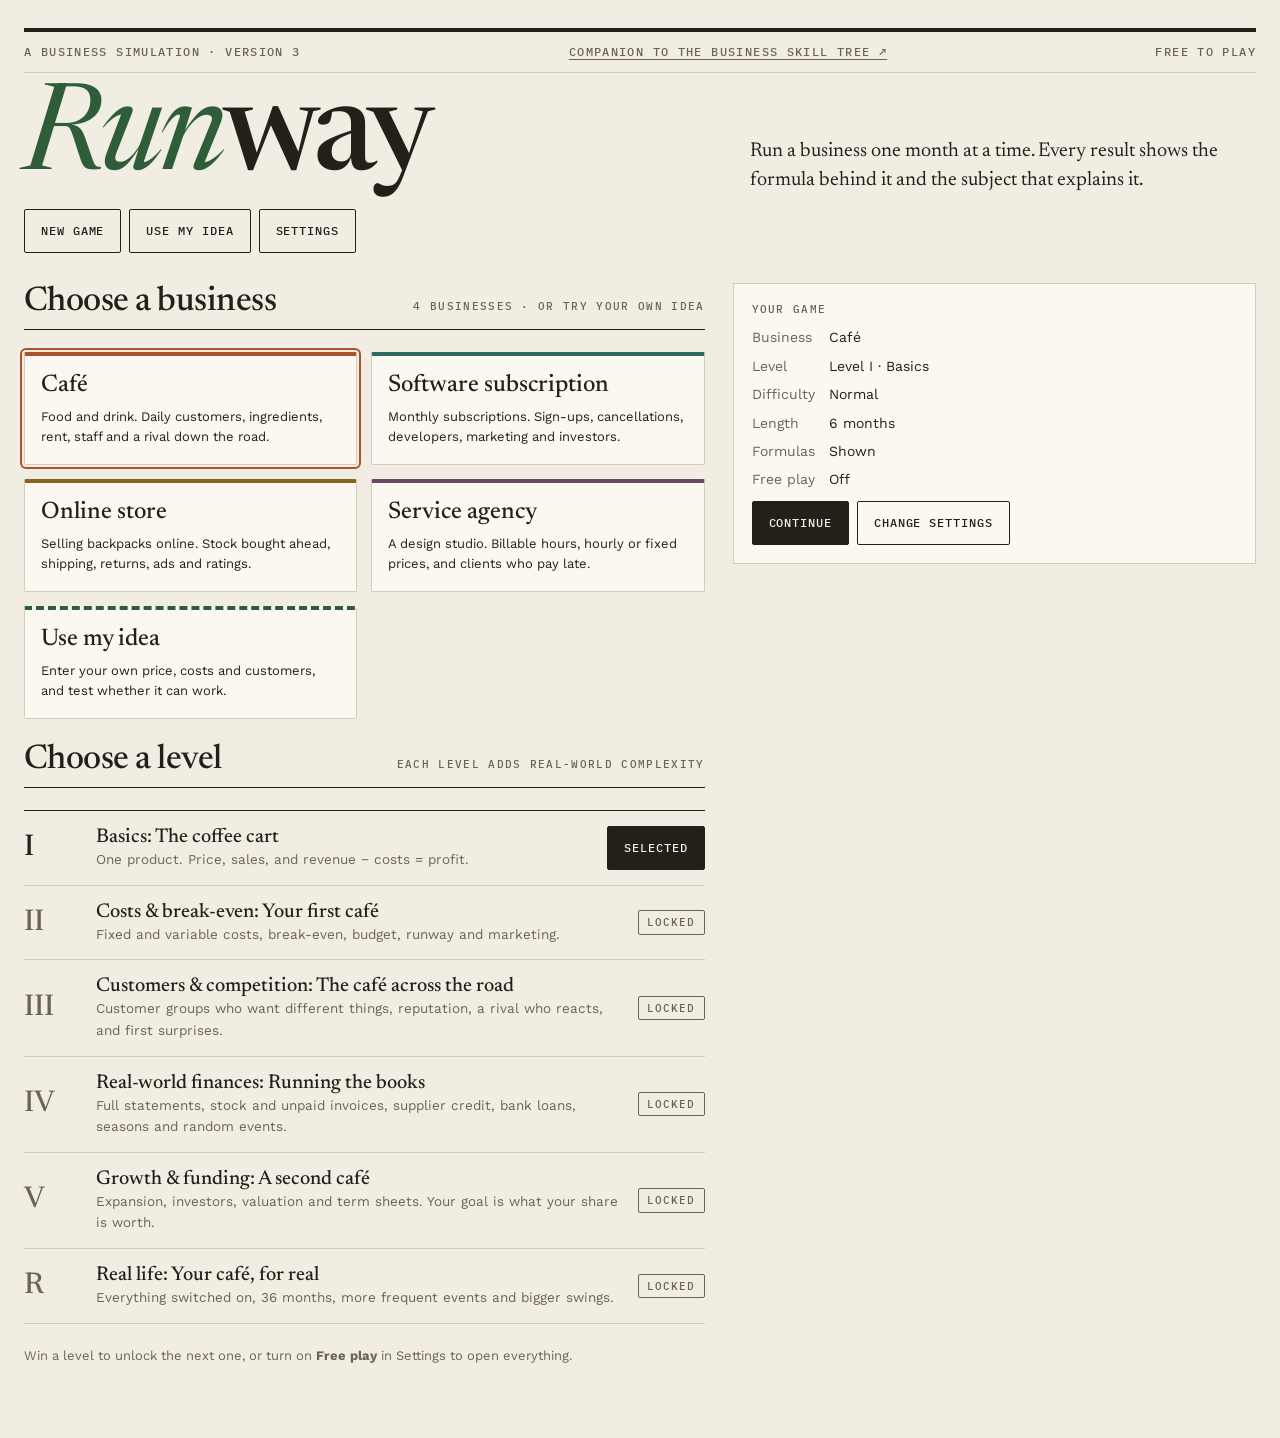
==== commit 59827166: "Complete Runway: versions 2 and 3 of the business game - Four businesses (café, software, online sto" ====
--- a/game/index.html
+++ b/game/index.html
@@ -168,13 +168,43 @@
 .toast{position:fixed;left:50%;bottom:calc(20px + env(safe-area-inset-bottom, 0px));transform:translateX(-50%);background:var(--ink);color:var(--paper);padding:10px 16px;font:500 12px var(--f-mono);letter-spacing:.06em;border-radius:2px;opacity:0;pointer-events:none;transition:opacity .2s;max-width:calc(100% - 32px)}
 .toast.show{opacity:1}
 @media (prefers-reduced-motion: reduce){*{transition:none!important}}
+/* v2-3 additions: event and offer cards, statement tabs, voices, news */
+.evt{border:1px solid var(--ink);background:var(--paper);padding:14px;display:flex;flex-direction:column;gap:10px}
+.evt .tag{font:500 10.5px/1 var(--f-mono);letter-spacing:.12em;text-transform:uppercase;color:var(--bad)}
+.evt.offer .tag{color:var(--accent)}
+.evt b{font:500 20px/1.25 var(--f-display)}
+.evt p{font-size:14px}
+.evt .choices{display:flex;flex-direction:column;gap:6px}
+.evt .choices button{flex-direction:column;align-items:flex-start;justify-content:flex-start;gap:2px;text-align:left;text-transform:none;letter-spacing:0;font:500 13.5px/1.35 var(--f-body);padding:11px 12px}
+.evt .choices small{display:block;color:var(--muted);font-weight:400;font-size:12.5px}
+.group{font:500 10.5px/1 var(--f-mono);letter-spacing:.12em;text-transform:uppercase;color:var(--muted);padding-top:4px}
+.dec select{max-width:100%}
+.dec .chk{display:flex;gap:10px;align-items:flex-start;font:500 16px/1.3 var(--f-display);cursor:pointer}
+.dec .chk input{width:22px;height:22px;margin:0;accent-color:var(--accent);flex:none}
+.tabs{display:flex;flex-wrap:wrap;gap:0;border-bottom:1px solid var(--ink);margin-bottom:6px}
+.tabs button{font:500 11px/1 var(--f-mono);letter-spacing:.08em;text-transform:uppercase;padding:12px 12px;border:0;border-bottom:3px solid transparent;background:transparent;color:var(--muted);cursor:pointer;min-height:44px}
+.tabs button[aria-selected="true"]{color:var(--ink);border-bottom-color:var(--ink)}
+.ledger tr.head td{font:500 10.5px/1.3 var(--f-mono);letter-spacing:.1em;text-transform:uppercase;color:var(--muted);padding-top:14px;border-bottom:1px solid var(--rule)}
+.voices{display:grid;grid-template-columns:repeat(auto-fit,minmax(200px,1fr));gap:10px}
+.voice{background:var(--sheet);border:1px solid var(--rule);padding:12px 14px;display:flex;flex-direction:column;gap:4px}
+.voice q{font:italic 400 17px/1.35 var(--f-display);quotes:"\201C" "\201D"}
+.voice span{font:500 10.5px/1.2 var(--f-mono);letter-spacing:.08em;text-transform:uppercase;color:var(--muted)}
+.news{border-left:0;display:flex;flex-direction:column;gap:6px;padding:12px 14px;background:var(--accent-wash);font-size:14px}
+.news b{font:500 17px var(--f-display)}
+.card .bm{font-size:12.5px;color:var(--muted);border-top:1px dashed var(--rule);padding-top:6px}
+.review{display:flex;flex-direction:column;border-top:1px solid var(--ink)}
+.review div{display:flex;flex-wrap:wrap;justify-content:space-between;gap:6px 14px;padding:10px 0;border-bottom:1px solid var(--rule);font-size:15px}
+.form{display:grid;grid-template-columns:repeat(auto-fit,minmax(240px,1fr));gap:16px 22px;max-width:900px}
+.form label{display:flex;flex-direction:column;gap:6px;font:500 16px/1.3 var(--f-display)}
+.form label span{font:400 12.5px/1.4 var(--f-body);color:var(--muted)}
+.biz.idea{border-top-style:dashed}
 </style>
 </head>
 <body>
 
 <div class="wrap">
   <header class="mast">
-    <div class="dateline"><span>A business simulation · Version 1</span><a id="treeLink" href="#">Companion to the Business Skill Tree ↗</a><span>Free to play</span></div>
+    <div class="dateline"><span>A business simulation · Version 3</span><a id="treeLink" href="#">Companion to the Business Skill Tree ↗</a><span>Free to play</span></div>
     <div class="mast-title">
       <h1><em>Run</em>way</h1>
       <p class="tag">Run a business one month at a time. Every result shows the formula behind it and the subject that explains it.</p>
@@ -182,6 +212,7 @@
     <nav class="nav" aria-label="Game">
       <button class="btn" data-go="setup">New game</button>
       <button class="btn" data-go="play" id="navResume" hidden>Resume</button>
+      <button class="btn" data-go="idea">Use my idea</button>
       <button class="btn" data-go="settings">Settings</button>
     </nav>
   </header>
@@ -191,209 +222,715 @@
 
 <script>
 (function(){
-/* ---------- Links and Skill Tree data ---------- */
+/* =========================================================
+   Links, subjects
+   ========================================================= */
 const TREE_URL = /github\.io$/.test(location.hostname) ? '../' : 'https://claude.ai/artifact/XzU2C8BiYcv79R8AEKQcW2';
 document.getElementById('treeLink').href = TREE_URL;
-const SUBJ = {micro:'Microeconomics', finacct:'Financial Accounting', excel:'Spreadsheets for Business', mgmtacct:'Managerial Accounting',
-  unitecon:'Unit Economics & Break-even', budget:'Budgeting & Forecasting', marketing:'Marketing Management', pricing:'Pricing Strategy',
-  saas:'SaaS Metrics', product:'Product Development', growth:'Growth & Customer Acquisition', ops:'Operations Management'};
+const SUBJ = {micro:'Microeconomics', macro:'Macroeconomics', game:'Game Theory', finacct:'Financial Accounting', mgmtacct:'Managerial Accounting',
+  markets:'Financial Markets', corpfin:'Corporate Finance', valuation:'Valuation', fund:'Fundraising & Term Sheets', excel:'Spreadsheets for Business',
+  unitecon:'Unit Economics & Break-even', budget:'Budgeting & Forecasting', fsa:'Financial Statement Analysis', marketing:'Marketing Management',
+  pricing:'Pricing Strategy', sales:'Founder-led Sales', strategy:'Strategic Management', ops:'Operations Management', innov:'Innovation Management',
+  lead:'Leadership & Teams', nego:'Negotiation', law:'Contract Law', discovery:'Customer Discovery', bizmodel:'Business Models',
+  launch:'Launching a Startup', product:'Product Development', saas:'SaaS Metrics', growth:'Growth & Customer Acquisition'};
 function treeDone(){ try { const v = JSON.parse(localStorage.getItem('biz-skill-tree-v1') || 'null'); return (v && v.prog) || null; } catch(e){ return null; } }
 
-/* ---------- Helpers ---------- */
+/* =========================================================
+   Helpers
+   ========================================================= */
 const $ = s => document.querySelector(s);
 const esc = s => String(s).replace(/[&<>"']/g, c => ({'&':'&amp;','<':'&lt;','>':'&gt;','"':'&quot;',"'":'&#39;'}[c]));
 const money = v => (v < 0 ? '−' : '') + '$' + Math.round(Math.abs(v)).toLocaleString('en-US');
 const money2 = v => '$' + Number(v).toFixed(2);
 const int = v => Math.round(v).toLocaleString('en-US');
 const pct = (v, d=1) => (v*100).toFixed(d) + '%';
-const FMT = {money, money2, int, pct: v => pct(v,0)};
+const clamp = (v, a, b) => Math.max(a, Math.min(b, v));
+const FMT = {money, money2, int};
+const MONTHS = ['January','February','March','April','May','June','July','August','September','October','November','December'];
 function rng(seed){ let a = seed >>> 0; return () => { a |= 0; a = a + 0x6D2B79F5 | 0; let t = Math.imul(a ^ a >>> 15, 1 | a); t = t + Math.imul(t ^ t >>> 7, 61 | t) ^ t; return ((t ^ t >>> 14) >>> 0) / 4294967296; }; }
 const noise = (R, vol) => 1 + (R() - R()) * vol * 1.5;
-const toast = msg => { const t = $('#toast'); t.textContent = msg; t.classList.add('show'); clearTimeout(toast.h); toast.h = setTimeout(() => t.classList.remove('show'), 2200); };
-
-/* ---------- Settings and storage ---------- */
+const toast = msg => { const t = $('#toast'); t.textContent = msg; t.classList.add('show'); clearTimeout(toast.h); toast.h = setTimeout(() => t.classList.remove('show'), 2600); };
+const reduceMotion = () => matchMedia('(prefers-reduced-motion: reduce)').matches;
+
+/* =========================================================
+   Settings and storage
+   ========================================================= */
 const DIFF = {
   easy:   {label:'Easy',   cash:1.3, demand:1.15, cost:0.9, vol:0.05},
   normal: {label:'Normal', cash:1,   demand:1,    cost:1,   vol:0.10},
   hard:   {label:'Hard',   cash:0.8, demand:0.85, cost:1.1, vol:0.18},
 };
-const KEY = 'runway-v1';
-let DB = {settings:{free:false, diff:'normal', custom:{cash:1, demand:1, cost:1, vol:0.1}, length:'default', formulas:true, seed:Math.floor(Math.random()*1e6)}, progress:{}, game:null, pick:{biz:'cafe', level:1}};
-try { const v = JSON.parse(localStorage.getItem(KEY) || 'null'); if (v && typeof v === 'object') DB = Object.assign(DB, v, {settings:Object.assign(DB.settings, v.settings || {})}); } catch(e) {}
+const KEY = 'runway-v2';
+let DB = {settings:{free:false, diff:'normal', custom:{cash:1, demand:1, cost:1, vol:0.1}, length:'default', formulas:true, seed:Math.floor(Math.random()*1e6)},
+  progress:{}, game:null, pick:{biz:'cafe', level:1},
+  idea:{name:'My business', unit:'customer', price:20, varCost:8, fixed:6000, start:20000, customers:400, capacity:1500, sens:'med', ramp:3}};
+try {
+  const v = JSON.parse(localStorage.getItem(KEY) || 'null');
+  if (v && typeof v === 'object') DB = Object.assign(DB, v, {settings:Object.assign(DB.settings, v.settings || {}), idea:Object.assign(DB.idea, v.idea || {})});
+  else { const old = JSON.parse(localStorage.getItem('runway-v1') || 'null'); if (old && old.progress) DB.progress = old.progress; if (old && old.settings) Object.assign(DB.settings, old.settings); }
+} catch(e) {}
 const save = () => { try { localStorage.setItem(KEY, JSON.stringify(DB)); } catch(e) {} };
 const S = () => DB.settings;
-function envFrom(st){ return st.diff === 'custom' ? Object.assign({label:'Custom'}, st.custom) : Object.assign({}, DIFF[st.diff]); }
-
-/* ---------- Content ---------- */
+function envFrom(st, real){ const e = st.diff === 'custom' ? Object.assign({label:'Custom'}, st.custom) : Object.assign({}, DIFF[st.diff]); if (real) e.vol = e.vol*1.3; return e; }
+
+/* =========================================================
+   Levels and features
+   ========================================================= */
 const LEVELS = [
-  {n:1, name:'Basics', d:'One product. Price, sales, revenue − costs = profit.', built:true},
-  {n:2, name:'Costs & break-even', d:'Fixed vs variable costs, break-even, budget, runway, marketing.', built:true},
-  {n:3, name:'Customers & competition', d:'Customer groups, repeat customers, a rival who reacts, hiring, capacity.', built:false, when:'version 2'},
-  {n:4, name:'Real-world finances', d:'Full financial statements, inventory, loans, seasons, recessions, contracts.', built:false, when:'version 2'},
-  {n:5, name:'Growth & funding', d:'Loans vs investors, valuation, term sheets, expansion. Then “Real life” mode.', built:false, when:'version 3'},
+  {n:1, name:'Basics', d:'One product. Price, sales, and revenue − costs = profit.'},
+  {n:2, name:'Costs & break-even', d:'Fixed and variable costs, break-even, budget, runway and marketing.'},
+  {n:3, name:'Customers & competition', d:'Customer groups who want different things, reputation, a rival who reacts, and first surprises.'},
+  {n:4, name:'Real-world finances', d:'Full statements, stock and unpaid invoices, supplier credit, bank loans, seasons and random events.'},
+  {n:5, name:'Growth & funding', d:'Expansion, investors, valuation and term sheets. Your goal is what your share is worth.'},
+  {n:6, name:'Real life', d:'Everything switched on, 36 months, more frequent events and bigger swings.'},
 ];
-const ROMAN = ['I','II','III','IV','V'];
-
-const BIZ = {
- cafe: {name:'Café', color:'var(--cafe)', blurb:'Food and drink. Daily customers, ingredients that spoil, rent and staff.', levels:{
-  1: {title:'The coffee cart', months:6, startCash:500,
-      story:'You run a coffee cart outside a busy train station. Each morning you decide your price and how many cups to prepare. Coffee you don’t sell is poured away.',
-      goalText:'Have $35,000 in cash by the end of the last month.', subjects:['micro','finacct','excel'],
-      decisions:[
-        {id:'price', label:'Price per cup', min:1, max:8, step:0.25, def:3, fmt:'money2', help:'A higher price earns more per cup, but fewer people buy.'},
-        {id:'prep', label:'Cups prepared per day', min:20, max:250, step:5, def:100, fmt:'int', help:'Cups you make but don’t sell are wasted.'}],
-      sim(g, d, E, R){
-        const cupCost = 0.9*E.cost, permit = 450*E.cost;
-        const demand = Math.max(0, 220*E.demand*(1 - d.price/7)) * noise(R, E.vol);
-        const sold = Math.min(demand, d.prep), waste = d.prep - sold, lost = Math.max(0, demand - d.prep);
-        const rev = d.price*sold*30, ingr = cupCost*d.prep*30, profit = rev - ingr - permit;
-        const why = [
-          {t:'How many people wanted coffee', p:`At ${money2(d.price)} a cup, about ${int(demand)} people a day wanted one. Fewer people buy as the price rises.`, f:`demand ≈ 220 × (1 − price ÷ 7) = ${int(220*E.demand*(1-d.price/7))} a day, give or take a little each month`, s:'micro'},
-          {t:'Profit is revenue minus costs', p:`You took ${money(rev)} and spent ${money(ingr + permit)}, so this month’s profit was ${money(profit)}.`, f:`${money(rev)} − ${money(ingr)} ingredients − ${money(permit)} permit = ${money(profit)}`, s:'finacct'}];
-        if (waste > 2) why.push({t:'Coffee poured away', p:`You made ${int(d.prep)} cups a day but sold ${int(sold)}. The ${int(waste)} unsold cups a day cost you ${money(waste*cupCost*30)} this month.`, f:`waste cost = ${int(waste)} cups × ${money2(cupCost)} × 30 days`, s:'excel'});
-        if (lost > 2) why.push({t:'You ran out', p:`About ${int(lost)} people a day wanted coffee after you’d sold out. That’s about ${money(lost*d.price*30)} of sales missed.`, f:`missed sales = ${int(lost)} × ${money2(d.price)} × 30 days`, s:'micro'});
-        return {profit,
-          rows:[['Sales', rev, 'rev'], ['Ingredients (every cup made)', -ingr, 'cost'], ['Cart permit', -permit, 'cost'], ['Profit', profit, 'total']],
-          metrics:[['Customers who wanted coffee', int(demand)+' a day'], ['Cups sold', int(sold)+' a day'], ['Cups wasted', int(waste)+' a day'], ['Customers turned away', int(lost)+' a day']],
-          why, key:{label:'Cash goal', value:g.cash + profit, target:35000}};
-      },
-      won(g){ return g.cash >= 35000; }},
-  2: {title:'Your first café', months:12, startCash:25000,
-      story:'You’ve opened a small café with rent, staff and a menu. New cafés take a few months to be discovered, so expect early losses. Your job is to reach steady profit before the money runs out.',
-      goalText:'Make a profit three months in a row before the last month ends, without running out of cash.', subjects:['mgmtacct','unitecon','budget','marketing'],
-      decisions:[
-        {id:'price', label:'Average spend per customer', min:3, max:12, step:0.25, def:5.5, fmt:'money2', help:'Set by your menu prices. Higher means fewer customers.'},
-        {id:'staff', label:'Baristas', min:1, max:6, step:1, def:2, fmt:'int', help:'Each can serve about 80 customers a day and costs $2,600 a month.'},
-        {id:'mkt', label:'Marketing per month', min:0, max:5000, step:100, def:500, fmt:'money', help:'Flyers and social posts. Each extra dollar brings fewer new customers than the last.'}],
-      consts(E){ return {varCost:(1.6*1.06 + 0.2)*E.cost, wage:2600*E.cost, rent:3500*E.cost, util:700*E.cost, other:300*E.cost}; },
-      hint(d, E){ const c = this.consts(E), fixed = c.rent + c.util + c.other + c.wage*d.staff + d.mkt, unit = d.price - c.varCost;
-        return unit <= 0 ? `At this price you lose money on every customer.` : `<b>Break-even with these choices:</b> ${int(fixed/unit/30)} customers a day. Your baristas can serve up to ${int(d.staff*80)} a day.`; },
-      sim(g, d, E, R){
-        const c = this.consts(E), month = g.month + 1, ramp = Math.min(1, 0.5 + 0.1*(month - 1));
-        const m = 0.45*(1 - Math.exp(-d.mkt/2000));
-        const demand = Math.max(0, 220*E.demand*ramp*(1 + m)*(1 - d.price/12)) * noise(R, E.vol);
-        const cap = d.staff*80, served = Math.min(demand, cap), lost = Math.max(0, demand - cap);
-        const rev = served*d.price*30, ingr = served*c.varCost*30, gross = rev - ingr;
-        const wages = c.wage*d.staff, fixed = c.rent + wages + c.util + c.other + d.mkt, profit = gross - fixed;
-        const unit = d.price - c.varCost, beDay = unit > 0 ? fixed/unit/30 : Infinity;
-        const cash = g.cash + profit;
-        const why = [
-          {t:'Break-even point', p: unit > 0 ? `Each customer leaves ${money2(unit)} after ingredients and packaging. Your fixed costs were ${money(fixed)}, so you needed ${int(beDay)} customers a day to break even. You served ${int(served)}.` : `Your price is below what each customer costs you, so more customers means bigger losses.`, f:`break-even = fixed costs ÷ (price − variable cost per customer) = ${money(fixed)} ÷ ${money2(Math.max(unit,0))} ÷ 30 days`, s:'unitecon'},
-          {t:'Fixed and variable costs', p:`Ingredients and packaging grow with every customer (variable costs). Rent, wages and utilities stay the same however busy you are (fixed costs).`, f:`variable ${money(ingr)} + fixed ${money(fixed)} = total costs ${money(ingr + fixed)}`, s:'mgmtacct'}];
-        if (ramp < 1) why.push({t:'Still being discovered', p:`New cafés take time to find regulars. This month about ${Math.round(ramp*100)}% of your future regulars knew about you. That rises each month.`, f:`awareness = 50% in month 1, +10% a month, up to 100%`, s:'marketing'});
-        if (d.mkt > 0) why.push({t:'What marketing did', p:`${money(d.mkt)} of marketing brought about ${Math.round(m*100)}% more customers. The next $1,000 would add less than the last.`, f:`extra customers = 45% × (1 − e^(−spend ÷ 2,000)) = ${Math.round(m*100)}%`, s:'marketing'});
-        if (lost > 2) why.push({t:'Queue out the door', p:`${d.staff} barista${d.staff>1?'s':''} can serve ${int(cap)} customers a day. About ${int(lost)} more a day wanted to come in.`, f:`capacity = baristas × 80 customers a day`, s:'ops'});
-        if (profit < 0) why.push({t:'Your runway', p:`You lost ${money(-profit)} this month. At that rate, your ${money(Math.max(cash,0))} of cash lasts about ${cash > 0 ? (cash/-profit).toFixed(1) : 0} more months.`, f:`runway = cash ÷ monthly loss`, s:'budget'});
-        return {profit,
-          rows:[['Sales', rev, 'rev'], ['Ingredients & packaging (incl. waste)', -ingr, 'cost'], ['Gross profit', gross, 'sub'], ['Rent', -c.rent, 'cost'], ['Staff wages', -wages, 'cost'], ['Utilities & other', -(c.util + c.other), 'cost'], ['Marketing', -d.mkt, 'cost'], ['Profit', profit, 'total']],
-          metrics:[['Customers served', int(served)+' a day'], ['Turned away', int(lost)+' a day'], ['Break-even', (isFinite(beDay) ? int(beDay) : '—')+' a day'], ['Food cost', rev > 0 ? pct(ingr/rev) + ' of sales' : '—'], ['Labour cost', rev > 0 ? pct(wages/rev) + ' of sales' : '—'], ['Runway', profit < 0 ? (cash > 0 ? (cash/-profit).toFixed(1) + ' months' : '0') : 'Not losing money']],
-          why, key:{label:'Profitable months in a row', value:(profit > 0 ? (g.streak||0) + 1 : 0), target:3, count:true}};
-      },
-      after(g, out){ g.streak = out.profit > 0 ? (g.streak||0) + 1 : 0; },
-      won(g){ return (g.streak||0) >= 3; }}
- }},
- saas: {name:'Software subscription', color:'var(--saas)', blurb:'Monthly subscriptions. Customers who stay or cancel, marketing, developers.', levels:{
-  1: {title:'Your first app', months:12, startCash:2000,
-      story:'You’ve built a small app that people pay for monthly. About 2,000 people visit your site each month. Choose a price: cheaper wins more sign-ups, but each pays less.',
-      goalText:'Reach $12,000 in monthly recurring revenue (MRR) by the last month.', subjects:['micro','finacct','pricing'],
-      decisions:[{id:'price', label:'Price per month', min:1, max:120, step:1, def:15, fmt:'money', help:'Each paying customer is charged this every month.'}],
-      init(g){ g.customers = 0; },
-      sim(g, d, E, R){
-        const visitors = 2000*E.demand*noise(R, E.vol), conv = 0.03*Math.max(0, 1 - d.price/120), signups = visitors*conv;
-        const churn = 0.03, lostC = (g.customers||0)*churn, customers = (g.customers||0) - lostC + signups;
-        const mrr = customers*d.price, servers = (300 + 2*customers)*E.cost, profit = mrr - servers;
-        g._customers = customers;
-        const why = [
-          {t:'Visitors who paid', p:`Of about ${int(visitors)} visitors, ${pct(conv)} signed up at ${money(d.price)} a month: ${int(signups)} new customers.`, f:`sign-up rate = 3% × (1 − price ÷ 120) = ${pct(conv)}`, s:'pricing'},
-          {t:'Subscriptions add up', p:`You kept 97% of last month’s customers and added ${int(signups)} new ones. That’s why monthly revenue grows even with the same number of visitors.`, f:`customers = ${int(g.customers||0)} − ${int(lostC)} cancelled + ${int(signups)} new = ${int(customers)}`, s:'micro'},
-          {t:'Profit this month', p:`Revenue of ${money(mrr)} minus server costs of ${money(servers)} gave a profit of ${money(profit)}.`, f:`MRR = customers × price = ${int(customers)} × ${money(d.price)}`, s:'finacct'}];
-        return {profit,
-          rows:[['Subscription revenue (MRR)', mrr, 'rev'], ['Servers and hosting', -servers, 'cost'], ['Profit', profit, 'total']],
-          metrics:[['Visitors', int(visitors)], ['New customers', int(signups)], ['Cancelled', int(lostC)], ['Paying customers', int(customers)], ['MRR', money(mrr)]],
-          why, key:{label:'MRR goal', value:mrr, target:12000}};
-      },
-      after(g){ g.customers = g._customers; delete g._customers; },
-      won(g, out){ return out.key.value >= 12000; }},
-  2: {title:'Growing the startup', months:18, startCash:80000,
-      story:'Your app has a little savings behind it. Now you can buy ads and hire developers to improve the product. Better products win more sign-ups and lose fewer customers, but developers are expensive and slow to pay off.',
-      goalText:'Have a profitable month with at least $25,000 MRR before the last month ends, without running out of cash.', subjects:['unitecon','budget','marketing','saas'],
-      decisions:[
-        {id:'price', label:'Price per month', min:5, max:200, step:1, def:29, fmt:'money', help:'Business customers will pay more than individuals, up to a point.'},
-        {id:'mkt', label:'Marketing per month', min:0, max:30000, step:500, def:3000, fmt:'money', help:'Ads bring visitors. Each extra dollar brings fewer visitors than the last.'},
-        {id:'devs', label:'Developers', min:0, max:6, step:1, def:1, fmt:'int', help:'$6,000 a month each. They slowly improve the product.'}],
-      init(g){ g.customers = 0; g.quality = 1; },
-      consts(E){ return {server:3*E.cost, fee:0.03, tools:500*E.cost, wage:6000*E.cost}; },
-      hint(d, E){ const c = this.consts(E), fixed = c.tools + c.wage*d.devs + d.mkt, unit = d.price*(1 - c.fee) - c.server;
-        return unit <= 0 ? 'At this price each customer costs more than they pay.' : `<b>Break-even with these choices:</b> about ${int(fixed/unit)} paying customers. You have ${int(DB.game ? DB.game.customers||0 : 0)}.`; },
-      sim(g, d, E, R){
-        const c = this.consts(E), q0 = g.quality||1, q = Math.min(1.8, q0 + 0.04*d.devs);
-        const organic = (1500*E.demand + 0.5*(g.customers||0)) * noise(R, E.vol);
-        const paid = 6000*E.demand*(1 - Math.exp(-d.mkt/12000)) * noise(R, E.vol);
-        const conv = 0.022*q*Math.max(0, 1 - d.price/150);
-        const newOrg = organic*conv, newPaid = paid*conv, signups = newOrg + newPaid;
-        const churn = 0.05/Math.sqrt(q), lostC = (g.customers||0)*churn, customers = (g.customers||0) - lostC + signups;
-        const mrr = customers*d.price, servers = customers*c.server, fees = mrr*c.fee, gross = mrr - servers - fees;
-        const wages = c.wage*d.devs, profit = gross - wages - c.tools - d.mkt;
-        const cac = newPaid > 0.5 ? d.mkt/newPaid : null, unit = d.price*(1 - c.fee) - c.server, ltv = unit/churn;
-        const cash = g.cash + profit;
-        g._next = {customers, quality:q};
-        const why = [
-          {t:'Cost to win a customer (CAC)', p: cac ? `Ads brought about ${int(paid)} visitors and ${int(newPaid)} paying customers, so each cost about ${money(cac)} to win.` : `You didn’t buy ads, so all ${int(signups)} new customers came from people finding you on their own.`, f: cac ? `CAC = marketing ÷ customers from ads = ${money(d.mkt)} ÷ ${int(newPaid)}` : `organic visitors = 1,500 + half your customer count (word of mouth)`, s:'growth'},
-          {t:'What a customer is worth (LTV)', p:`Each customer brings ${money2(unit)} a month after costs and stays about ${(1/churn).toFixed(0)} months, so is worth about ${money(ltv)}.${cac ? ` That’s ${(ltv/cac).toFixed(1)}× CAC. A common rule of thumb is at least 3×.` : ''}`, f:`LTV = monthly profit per customer ÷ churn = ${money2(unit)} ÷ ${pct(churn)}`, s:'saas'},
-          {t:'Customers who cancelled', p:`${int(lostC)} customers left (${pct(churn)}). Product quality is now ${q.toFixed(2)}. Developers raise it by 0.04 a month each, which lifts sign-ups and lowers churn.`, f:`churn = 5% ÷ √quality`, s:'product'}];
-        if (d.mkt >= 15000) why.push({t:'Diminishing returns', p:`Doubling ad spend doesn’t double visitors. Above about $15,000 a month, each extra dollar buys far fewer visitors.`, f:`ad visitors = 6,000 × (1 − e^(−spend ÷ 12,000))`, s:'growth'});
-        if (profit < 0) why.push({t:'Your runway', p:`You lost ${money(-profit)} this month. At that rate your ${money(Math.max(cash,0))} lasts about ${cash > 0 ? (cash/-profit).toFixed(1) : 0} more months.`, f:`runway = cash ÷ monthly loss`, s:'budget'});
-        return {profit,
-          rows:[['Subscription revenue (MRR)', mrr, 'rev'], ['Servers', -servers, 'cost'], ['Payment fees (3%)', -fees, 'cost'], ['Gross profit', gross, 'sub'], ['Developer salaries', -wages, 'cost'], ['Software tools', -c.tools, 'cost'], ['Marketing', -d.mkt, 'cost'], ['Profit', profit, 'total']],
-          metrics:[['Paying customers', int(customers)], ['New this month', int(signups)], ['Churn', pct(churn)], ['CAC', cac ? money(cac) : '—'], ['LTV', money(ltv)], ['LTV ÷ CAC', cac ? (ltv/cac).toFixed(1)+'×' : '—'], ['Product quality', q.toFixed(2)], ['Runway', profit < 0 ? (cash > 0 ? (cash/-profit).toFixed(1) + ' months' : '0') : 'Not losing money']],
-          why, key:{label:'MRR goal (with a profitable month)', value:mrr, target:25000}};
-      },
-      after(g){ Object.assign(g, g._next); delete g._next; },
-      won(g, out){ return out.key.value >= 25000 && out.profit >= 0; }}
- }},
- shop: {name:'Online store', color:'var(--shop)', blurb:'Stock bought ahead, shipping, returns and paid ads.', soon:'version 2'},
- agency: {name:'Service agency', color:'var(--agency)', blurb:'Billable hours, project pricing and clients who pay late.', soon:'version 3'},
+const ROMAN = ['I','II','III','IV','V','R'];
+const lvName = n => n === 6 ? 'Real life' : 'Level ' + ROMAN[n-1];
+const FEAT = lvl => { const L = lvl === 6 ? 5 : lvl; return {lvl, L, fixed:L>=2, seg:L>=3, rival:L>=3, voices:L>=3, events:L>=3, stmts:L>=4, credit:L>=4, loan:L>=4, season:L>=4, equity:L>=5, expand:L>=5, real:lvl===6}; };
+
+/* =========================================================
+   Mods (event effects that last several months)
+   ========================================================= */
+function addMod(g, m){ g.mods.push(Object.assign({left:1}, m)); }
+const modM = (g, k) => g.mods.filter(x => x.k === k && x.m !== undefined).reduce((p, x) => p * x.m, 1);
+const modA = (g, k) => g.mods.filter(x => x.k === k && x.a !== undefined).reduce((p, x) => p + x.a, 0);
+function charge(g, amt, label){ g.charges.push({amt, label}); }
+function scalePrice(g, f){ const B = BIZ[g.biz]; ['price','pb','pp','rate','pe'].forEach(k => { if (g.dec[k] !== undefined){ const d = B.dec.concat(B.dec1 || []).find(x => x.id === k); const st = d ? d.step : 1; g.dec[k] = clamp(Math.round(g.dec[k]*f/st)*st, d ? d.min : 0, d ? d.max : 1e9); } }); }
+
+/* =========================================================
+   Businesses
+   ========================================================= */
+const SEASON = {
+  cafe:  [1.0,0.97,1.0,0.98,0.95,0.9,0.86,0.88,1.02,1.05,1.08,1.12],
+  saas:  [1.1,1.0,1.05,1.0,1.0,0.95,0.9,0.9,1.05,1.05,1.0,0.85],
+  shop:  [0.8,0.85,0.95,0.95,1.0,0.95,0.9,0.95,1.0,1.05,1.5,1.7],
+  agency:[0.95,1.0,1.05,1.0,1.0,0.95,0.85,0.8,1.05,1.05,1.0,0.78],
+  idea:  [1,1,1,1,1,1,1,1,1,1,1,1],
 };
-
-/* ---------- Progress helpers ---------- */
+const BM = {
+  food:'Benchmark: many cafés keep ingredient costs at about 25–35% of sales, and wages at about 25–35%.',
+  margin:'Benchmark: independent coffee shops typically keep about 10–20% of sales as profit.',
+  ltv:'Benchmark: LTV of at least 3× CAC is a common target; the median company reports about 2×.',
+  churn:'Benchmark: small-business software often loses 3–7% of customers a month; enterprise software under 1%.',
+  conv:'Benchmark: online stores typically turn about 1.5–3% of visitors into buyers.',
+  roas:'Benchmark: online ads typically bring in about 3–4.5× what they cost.',
+  util:'Benchmark: service firms averaged about 66% billable time in 2025; 75% is a common target.',
+  loan:'Benchmark: small-business bank loans cost roughly 6–11% a year.',
+  fail:'Benchmark: about 17–26% of restaurants close in their first year (not the often-quoted 90%).',
+  cafeVal:'Benchmark: small cafés typically sell for about 2× a year’s owner earnings.',
+  shopVal:'Benchmark: online stores typically sell for about 3.4× a year’s earnings.',
+  agencyVal:'Benchmark: small service businesses typically sell for about 2.3–2.5× a year’s earnings.',
+  saasVal:'Benchmark: private software companies typically sell for about 3–7× annual recurring revenue.',
+};
+
+const loanDec = (sizes) => ({id:'loan', kind:'select', group:'Finance', label:'Bank loan this month', def:'none',
+  opts:[['none','No change'], ['b0','Borrow ' + money(sizes[0])], ['b1','Borrow ' + money(sizes[1])], ['b2','Borrow ' + money(sizes[2])], ['repay','Repay the whole loan']],
+  help:'Repaid monthly over 3 years with interest. The bank lends up to about 4 months of sales.'});
+
+const BIZ = {};
+
+/* ---------- Café ---------- */
+BIZ.cafe = {
+  name:'Café', color:'var(--cafe)', blurb:'Food and drink. Daily customers, ingredients, rent, staff and a rival down the road.',
+  equip:30000, loanSizes:[10000,25000,50000], loanRate:0.10, loanMin:20000, minPre:80000, valMult:2.2, valBM:'cafeVal',
+  expand:{label:'Open a second café ($60,000)', cost:60000, help:'Fit-out and equipment for a second location. It takes a few months to find regulars.'},
+  levels:{
+    1:{title:'The coffee cart', months:6, start:500, kind:'cash', t:35000, story:'You run a coffee cart outside a busy train station. Each morning you decide your price and how many cups to prepare. Coffee you don’t sell is poured away.', text:'Have $35,000 in cash by the end of the last month.', subjects:['micro','finacct','excel']},
+    2:{title:'Your first café', months:12, start:25000, kind:'streak', t:0, n:3, story:'You’ve opened a small café with rent, staff and a menu. New cafés take a few months to be discovered, so expect early losses.', text:'Make a profit three months in a row before the last month ends, without running out of cash.', subjects:['mgmtacct','unitecon','budget','marketing']},
+    3:{title:'The café across the road', months:18, start:30000, kind:'streak', t:3000, n:3, rival:true, story:'Commuters, office workers and students all want different things. A few months in, a rival café opens across the road and will react to your prices.', text:'After the rival opens, make at least $3,000 profit three months in a row.', subjects:['pricing','game','ops','lead','sales']},
+    4:{title:'Running the books', months:24, start:30000, kind:'netcash', t:60000, story:'Now you see the full picture: equipment that wears out, suppliers you pay a month later, seasons, a bank that will lend, and things that go wrong.', text:'Reach $60,000 in net cash (cash minus any loan) before the last month ends.', subjects:['fsa','corpfin','macro','law']},
+    5:{title:'A second café', months:36, start:40000, kind:'stake', t:300000, needExpand:true, story:'Your café works. Can you grow it into two? You can borrow, bring in an investor, or grow from your own profits.', text:'Open a second café and make your share of the business worth $300,000.', subjects:['valuation','fund','strategy','innov','nego']},
+    6:{title:'Your café, for real', months:36, start:30000, kind:'stake', t:230000, story:'Everything is switched on: rivals, seasons, events, loans and investors, with bigger month-to-month swings.', text:'Make your share of the business worth $230,000.', subjects:['unitecon','fsa','valuation','strategy']},
+  },
+  dec1:[
+    {id:'price', label:'Price per cup', min:1, max:8, step:0.25, def:3, fmt:'money2', help:'A higher price earns more per cup, but fewer people buy.'},
+    {id:'prep', label:'Cups prepared per day', min:20, max:250, step:5, def:100, fmt:'int', help:'Cups you make but don’t sell are wasted.'}],
+  dec:[
+    {id:'price', label:'Average spend per customer', min:3, max:12, step:0.25, def:5.5, fmt:'money2', help:'Set by your menu prices. Higher means fewer customers.'},
+    {id:'staff', label:'Baristas', min:1, max:10, step:1, def:2, fmt:'int', help:'Each can serve about 80 customers a day and costs $2,600 a month.'},
+    {id:'mkt', label:'Marketing per month', min:0, max:5000, step:100, def:500, fmt:'money', help:'Each extra dollar brings fewer new customers than the last.'},
+    {id:'quality', kind:'select', lv:[3], label:'Coffee beans', def:'standard', opts:[['standard','Standard beans'],['premium','Premium beans (+$0.60 a customer)']], help:'Better beans raise your reputation over time.'}],
+  init(g, F){ const R = rng(g.seed*13 + 5); g.st = {rep:1, rivalP:5.2, rivalAt:3 + Math.floor(R()*3), locs:1, loc2At:0, expanded:false, delivery:false}; },
+  basic(g, d, E, R){
+    const cupCost = 0.9*E.cost, permit = 450*E.cost;
+    const demand = Math.max(0, 220*E.demand*(1 - d.price/7)) * noise(R, E.vol);
+    const sold = Math.min(demand, d.prep), waste = d.prep - sold, lost = Math.max(0, demand - d.prep);
+    const rev = d.price*sold*30, ingr = cupCost*d.prep*30, op = rev - ingr - permit;
+    const why = [
+      {t:'How many people wanted coffee', p:`At ${money2(d.price)} a cup, about ${int(demand)} people a day wanted one. Fewer people buy as the price rises.`, f:`demand ≈ 220 × (1 − price ÷ 7) = ${int(220*E.demand*(1-d.price/7))} a day, give or take a little each month`, s:'micro'},
+      {t:'Profit is revenue minus costs', p:`You took ${money(rev)} and spent ${money(ingr + permit)}, so this month’s profit was ${money(op)}.`, f:`${money(rev)} − ${money(ingr)} ingredients − ${money(permit)} permit = ${money(op)}`, s:'finacct'}];
+    const flags = [];
+    if (waste > 2){ why.push({t:'Coffee poured away', p:`You made ${int(d.prep)} cups a day but sold ${int(sold)}. The ${int(waste)} unsold cups a day cost you ${money(waste*cupCost*30)} this month.`, f:`waste cost = ${int(waste)} cups × ${money2(cupCost)} × 30 days`, s:'excel'}); if (waste > 0.1*d.prep) flags.push('waste'); }
+    if (lost > 2){ why.push({t:'You ran out', p:`About ${int(lost)} people a day wanted coffee after you’d sold out. That’s about ${money(lost*d.price*30)} of sales missed.`, f:`missed sales = ${int(lost)} × ${money2(d.price)} × 30 days`, s:'micro'}); if (lost > 0.1*demand) flags.push('stockout'); }
+    return {op, rev, rows:[['Sales', rev, 'rev'], ['Ingredients (every cup made)', -ingr, 'cost'], ['Cart permit', -permit, 'cost']],
+      metrics:[['Customers who wanted coffee', int(demand)+' a day'], ['Cups sold', int(sold)+' a day'], ['Cups wasted', int(waste)+' a day'], ['Customers turned away', int(lost)+' a day']], why, flags};
+  },
+  hint(g){ const d = g.dec, E = g.env, F = FEAT(g.level); const vc = (((F.seg && d.quality==='premium') ? 2.2 : 1.6)*1.06 + 0.2)*E.cost;
+    const fixed = (3500 + (g.st.locs>1?3200:0))*E.cost + 2600*E.cost*d.staff + 1000*E.cost*g.st.locs + d.mkt, unit = d.price - vc;
+    return unit <= 0 ? 'At this price you lose money on every customer.' : `<b>Break-even with these choices:</b> ${int(fixed/unit/30)} customers a day. Your baristas can serve up to ${int(d.staff*80)} a day.`; },
+  model(g, d, E, R, F){
+    const st = g.st, month = g.month + 1, moy = g.month % 12, M = k => modM(g, k), A = k => modA(g, k);
+    const prem = F.seg && d.quality === 'premium';
+    const cm = E.cost*M('cost'), varCost = ((prem ? 2.2 : 1.6)*1.06 + 0.2)*cm;
+    const ramp = Math.min(1, 0.5 + 0.1*(month - 1)), m = 0.45*(1 - Math.exp(-d.mkt/2000));
+    const season = F.season ? SEASON.cafe[moy] : 1, rep = F.seg ? st.rep : 1;
+    const loc2 = st.locs > 1 ? 0.85*clamp(0.5 + 0.1*(month - st.loc2At), 0, 1) : 0;
+    const common = E.demand*ramp*(1 + m)*season*M('demand')*rep*(1 + loc2)*noise(R, E.vol);
+    const rivalOn = F.rival && month >= st.rivalAt;
+    const segs = F.seg ? [{name:'Commuters', base:150, choke:13, w:0.6}, {name:'Office and remote workers', base:100, choke:11, w:1}, {name:'Students', base:80, choke:7.5, w:1.6}] : [{name:'Customers', base:220, choke:12, w:1}];
+    let demand = 0; const segOut = [];
+    for (const s of segs){ const share = rivalOn ? clamp(0.75 + 0.1*s.w*(st.rivalP - d.price) + 0.3*(rep - 1), 0.3, 0.97) : 1; const dd = s.base*common*Math.max(0, 1 - d.price/s.choke)*share; demand += dd; segOut.push([s.name, dd]); }
+    const app = st.delivery ? 0.25*demand : 0, total = demand + app;
+    const cap = d.staff*80 + A('tempcap'), served = Math.min(total, cap), lost = Math.max(0, total - cap);
+    const fa = total > 0 ? app/total : 0;
+    const rev = served*d.price*30 + A('extraRev'), commission = served*fa*d.price*30*0.3;
+    const ingr = served*varCost*30;
+    const rent = (3500 + (st.locs > 1 ? 3200 : 0))*E.cost*M('rent');
+    const wages = 2600*E.cost*d.staff + A('wages'), util = 1000*E.cost*st.locs;
+    let capex = 0; const next = {};
+    if (F.expand && d.expand && st.locs === 1){ capex = 60000; next.locs = 2; next.loc2At = month + 1; next.expanded = true; }
+    const op = rev - commission - ingr - rent - wages - util - d.mkt;
+    const dAP = F.credit ? ingr - g.bs.ap : 0;
+    if (F.seg){ const wait = total > 0 ? lost/total : 0; const sat = 1 + (prem ? 0.15 : 0) - 0.9*wait - Math.max(0, d.price - 7)*0.06 + A('rep'); next.rep = clamp(rep + 0.25*(sat - rep), 0.6, 1.4); }
+    if (rivalOn) next.rivalP = d.price < st.rivalP - 0.3 ? Math.max(3.5, st.rivalP - 0.4) : d.price > st.rivalP + 1 ? st.rivalP + 0.25 : st.rivalP;
+    const unit = d.price - varCost, fixed = rent + wages + util + d.mkt, beDay = unit > 0 ? fixed/unit/30 : Infinity;
+    const flags = [];
+    if (lost > 0.05*total) flags.push('capacity');
+    if (rev > 0 && ingr/rev > 0.36) flags.push('foodcost');
+    if (rev > 0 && wages/rev > 0.42) flags.push('labour');
+    if (unit < 1) flags.push('lowMargin');
+    if (rivalOn && d.price > st.rivalP + 0.5) flags.push('rival');
+    const why = [
+      {t:'Break-even point', p: unit > 0 ? `Each customer leaves ${money2(unit)} after ingredients and packaging. Your fixed costs were ${money(fixed)}, so you needed ${int(beDay)} customers a day to break even. You served ${int(served)}.` : `Your price is below what each customer costs you, so more customers means bigger losses.`, f:`break-even = fixed costs ÷ (price − variable cost per customer) = ${money(fixed)} ÷ ${money2(Math.max(unit, 0))} ÷ 30 days`, s:'unitecon'},
+      {t:'Food and wage costs', p:`Ingredients were ${rev > 0 ? pct(ingr/rev) : '—'} of sales and wages ${rev > 0 ? pct(wages/rev) : '—'}. Ingredients grow with every customer; rent and wages stay the same however busy you are.`, f:`variable ${money(ingr)} + fixed ${money(fixed)} = ${money(ingr + fixed)}`, s:'mgmtacct', b:BM.food}];
+    if (ramp < 1) why.push({t:'Still being discovered', p:`New cafés take time to find regulars. This month about ${Math.round(ramp*100)}% of your future regulars knew about you.`, f:`awareness = 50% in month 1, +10% a month, up to 100%`, s:'marketing', b: month === 1 ? BM.fail : undefined});
+    if (d.mkt > 0 && !F.seg) why.push({t:'What marketing did', p:`${money(d.mkt)} of marketing brought about ${Math.round(m*100)}% more customers. The next $1,000 would add less than the last.`, f:`extra customers = 45% × (1 − e^(−spend ÷ 2,000)) = ${Math.round(m*100)}%`, s:'marketing'});
+    if (lost > 2) why.push({t:'Queue out the door', p:`${d.staff} barista${d.staff > 1 ? 's' : ''} can serve ${int(cap)} customers a day. About ${int(lost)} more a day wanted to come in${F.seg ? ', and long queues hurt your reputation' : ''}.`, f:`capacity = baristas × 80 customers a day`, s:'ops'});
+    if (F.seg) why.push({t:'Different customers, different prices', p:`At ${money2(d.price)}: ${segOut.map(([n, v]) => `${n.toLowerCase()} ${int(v)} a day`).join(', ')}. Students care most about price; commuters care least.`, f:`each group: demand = base × (1 − price ÷ the most they’d pay)`, s:'pricing'});
+    if (rivalOn) why.push({t:'Your rival', p:`The café across the road charges about ${money2(st.rivalP)}. If you undercut them, they cut back, which can start a price war that hurts you both.`, f:`your share = 75% + 10% × (their price − yours) × price sensitivity, adjusted for reputation`, s:'game'});
+    if (st.delivery) why.push({t:'Delivery app orders', p:`App orders added customers, but the app kept ${money(commission)} (30% of those sales).`, f:`commission = app sales × 30%`, s:'innov'});
+    const voices = [];
+    if (F.voices){
+      if (rivalOn && d.price > st.rivalP + 0.3) voices.push(['Student', 'The new place across the road is cheaper.']);
+      if (lost/(total || 1) > 0.05) voices.push(['Commuter', 'The queue was out the door, so I gave up.']);
+      if (prem) voices.push(['Office worker', 'You can taste the better beans.']);
+      if (d.price > 7) voices.push(['Student', 'Too pricey for every day.']);
+      if (rep < 0.92) voices.push(['Regular', 'It’s not as good as it used to be.']);
+      if (rep > 1.1) voices.push(['Regular', 'Best coffee near the station.']);
+      if (!voices.length) voices.push(['Commuter', 'Quick and decent. I’ll be back.']);
+    }
+    const rows = [['Sales', rev, 'rev']];
+    if (commission) rows.push(['Delivery app commission', -commission, 'cost']);
+    rows.push(['Ingredients & packaging', -ingr, 'cost'], ['Gross profit', rev - commission - ingr, 'sub'], ['Rent', -rent, 'cost'], ['Staff wages', -wages, 'cost'], ['Utilities & other', -util, 'cost'], ['Marketing', -d.mkt, 'cost']);
+    const metrics = [['Customers served', int(served)+' a day'], ['Turned away', int(lost)+' a day'], ['Break-even', (isFinite(beDay) ? int(beDay) : '—')+' a day'], ['Ingredient cost', rev > 0 ? pct(ingr/rev) + ' of sales' : '—'], ['Wage cost', rev > 0 ? pct(wages/rev) + ' of sales' : '—']];
+    if (F.seg) metrics.push(['Reputation', (next.rep || rep).toFixed(2) + ' (1.00 is average)']);
+    if (rivalOn) metrics.push(['Rival’s price', money2(st.rivalP)]);
+    if (st.locs > 1) metrics.push(['Locations', '2']);
+    return {op, rev, rows, metrics, why, voices, flags, capex, dAP, next, rivalOn};
+  },
+};
+
+/* ---------- Software ---------- */
+BIZ.saas = {
+  name:'Software subscription', color:'var(--saas)', blurb:'Monthly subscriptions. Sign-ups, cancellations, developers, marketing and investors.',
+  equip:8000, loanSizes:[25000,50000,100000], loanRate:0.12, loanMin:50000, minPre:400000, valBM:'saasVal',
+  expand:{label:'Build an enterprise sales team ($15,000)', cost:15000, help:'Unlocks sales reps who win large companies on bigger contracts.'},
+  levels:{
+    1:{title:'Your first app', months:12, start:2000, kind:'mrr', t:12000, story:'You’ve built a small app that people pay for monthly. About 2,000 people visit your site each month. Choose a price: cheaper wins more sign-ups, but each pays less.', text:'Reach $12,000 in monthly recurring revenue (MRR) by the last month.', subjects:['micro','finacct','pricing']},
+    2:{title:'Growing the startup', months:18, start:80000, kind:'mrr', t:25000, profit:true, story:'Now you can buy ads and hire developers to improve the product. Better products win more sign-ups and lose fewer customers, but developers are expensive and slow to pay off.', text:'Have a profitable month with at least $25,000 MRR before the last month ends, without running out of cash.', subjects:['unitecon','budget','marketing','saas']},
+    3:{title:'Two plans, one rival', months:18, start:120000, kind:'mrr', t:30000, churnMax:0.045, story:'Individuals want cheap; small businesses pay more but expect a better product and support. A few months in, a competitor launches and reacts to your Pro price.', text:'Reach $30,000 MRR while losing fewer than 4.5% of customers a month.', subjects:['pricing','game','product','lead']},
+    4:{title:'Cash is not revenue', months:24, start:120000, kind:'mrr', t:50000, profit:true, story:'Yearly plans bring cash early but you still owe the service. Seasons, outages, contracts and resignations test you. A bank will lend.', text:'Reach $50,000 MRR in a profitable month before the last month ends.', subjects:['fsa','corpfin','law','macro']},
+    5:{title:'Raise or bootstrap', months:36, start:120000, kind:'stake', t:3000000, story:'Investors value software on recurring revenue and growth. Raise money to grow faster, or keep more of the company and grow on profits.', text:'Make your share of the company worth $3,000,000.', subjects:['valuation','fund','sales','innov']},
+    6:{title:'Your software company, for real', months:36, start:100000, kind:'stake', t:4000000, story:'Everything is switched on, with bigger swings and more surprises.', text:'Make your share of the company worth $4,000,000.', subjects:['saas','fsa','valuation','strategy']},
+  },
+  dec1:[{id:'price', label:'Price per month', min:1, max:120, step:1, def:15, fmt:'money', help:'Each paying customer is charged this every month.'}],
+  dec:[
+    {id:'price', lv:[2,2], label:'Price per month', min:5, max:200, step:1, def:29, fmt:'money', help:'Business customers will pay more than individuals, up to a point.'},
+    {id:'pb', lv:[3], label:'Basic plan price', min:2, max:60, step:1, def:12, fmt:'money', help:'For individuals and freelancers. Very price-sensitive.'},
+    {id:'pp', lv:[3], label:'Pro plan price', min:10, max:400, step:1, def:49, fmt:'money', help:'For small businesses. Needs product quality of at least 1.15 to sell well.'},
+    {id:'mkt', label:'Marketing per month', min:0, max:40000, step:500, def:3000, fmt:'money', help:'Ads bring visitors. Each extra dollar brings fewer visitors than the last.'},
+    {id:'devs', label:'Developers', min:0, max:8, step:1, def:1, fmt:'int', help:'$6,000 a month each. They slowly improve the product.'},
+    {id:'support', lv:[3], label:'Support staff', min:0, max:4, step:1, def:0, fmt:'int', help:'$4,000 a month each. They reduce Pro customer cancellations.'},
+    {id:'annual', kind:'check', lv:[4], label:'Offer yearly plans (2 months free)', def:false, help:'About a third of new Pro customers pay a year up front. Cash arrives now; the service is still owed.'},
+    {id:'reps', lv:[5], when:g => g.st.expanded, label:'Enterprise sales reps', min:0, max:8, step:1, def:2, fmt:'int', help:'$8,000 a month each. Each wins about one large customer every three months.'},
+    {id:'pe', lv:[5], when:g => g.st.expanded, label:'Enterprise price per month', min:300, max:4000, step:50, def:1500, fmt:'money', help:'Large companies pay more but take longer to win.'}],
+  init(g){ const R = rng(g.seed*17 + 3); g.st = {q:1, all:0, ind:0, smb:0, ann:0, ent:0, rivalP:59, rivalAt:4 + Math.floor(R()*3), head:0, expanded:false}; },
+  basic(g, d, E, R){
+    const st = g.st, visitors = 2000*E.demand*noise(R, E.vol), conv = 0.03*Math.max(0, 1 - d.price/120), signups = visitors*conv;
+    const lostC = st.all*0.03, customers = st.all - lostC + signups;
+    const mrr = customers*d.price, servers = (300 + 2*customers)*E.cost, op = mrr - servers;
+    const why = [
+      {t:'Visitors who paid', p:`Of about ${int(visitors)} visitors, ${pct(conv)} signed up at ${money(d.price)} a month: ${int(signups)} new customers.`, f:`sign-up rate = 3% × (1 − price ÷ 120) = ${pct(conv)}`, s:'pricing'},
+      {t:'Subscriptions add up', p:`You kept 97% of last month’s customers and added ${int(signups)} new ones. That’s why monthly revenue grows even with the same number of visitors.`, f:`customers = ${int(st.all)} − ${int(lostC)} cancelled + ${int(signups)} new = ${int(customers)}`, s:'micro'},
+      {t:'Profit this month', p:`Revenue of ${money(mrr)} minus server costs of ${money(servers)} gave a profit of ${money(op)}.`, f:`MRR = customers × price = ${int(customers)} × ${money(d.price)}`, s:'finacct'}];
+    return {op, rev:mrr, mrr, rows:[['Subscription revenue (MRR)', mrr, 'rev'], ['Servers and hosting', -servers, 'cost']],
+      metrics:[['Visitors', int(visitors)], ['New customers', int(signups)], ['Cancelled', int(lostC)], ['Paying customers', int(customers)], ['MRR', money(mrr)]], why, flags: d.price < 8 ? ['lowMargin'] : [], next:{all:customers}};
+  },
+  hint(g){ const d = g.dec, E = g.env, F = FEAT(g.level), st = g.st; const p = F.seg ? d.pp : d.price;
+    const head = d.devs + (F.seg ? d.support : 0) + (st.expanded ? d.reps || 0 : 0);
+    const fixed = (500 + 50*head)*E.cost + 6000*E.cost*d.devs + (F.seg ? 4000*E.cost*d.support : 0) + (st.expanded ? 8000*E.cost*(d.reps||0) : 0) + d.mkt, unit = p*0.97 - 4*E.cost;
+    const have = st.all + st.ind + st.smb + st.ann + st.ent;
+    return unit <= 0 ? 'At this price each customer costs more than they pay.' : `<b>Break-even with these choices:</b> about ${int(fixed/unit)} customers paying ${money(p)}. You have ${int(have)} customers in total.`; },
+  model(g, d, E, R, F){
+    const st = g.st, month = g.month + 1, moy = g.month % 12, M = k => modM(g, k), A = k => modA(g, k);
+    const q = clamp(st.q + 0.04*d.devs - (F.seg && d.devs === 0 ? 0.01 : 0) + A('q'), 0.7, F.seg ? 2 : 1.8);
+    const season = F.season ? SEASON.saas[moy] : 1, total0 = st.all + st.ind + st.smb + st.ann + st.ent;
+    const organic = (1500*E.demand + 0.5*total0)*season*M('demand')*noise(R, E.vol);
+    const paid = 6000*E.demand*(1 - Math.exp(-d.mkt/12000))*M('ads')*noise(R, E.vol);
+    const rivalOn = F.rival && month >= st.rivalAt, support = F.seg ? d.support : 0, cAdd = A('churn');
+    const annualOn = F.credit && d.annual;
+    const next = {q}; const flags = []; let mrr = 0, cashRev = 0, recRev = 0, servers = 0, newPaid = 0, newAll = 0, lostAll = 0;
+    const pools = [];
+    if (!F.seg){
+      const conv = 0.022*q*Math.max(0, 1 - d.price/150)*M('conv');
+      pools.push({k:'all', price:d.price, n0:st.all, newO:organic*conv, newP:paid*conv, churn:0.05/Math.sqrt(q) + cAdd, server:3});
+    } else {
+      const shInd = rivalOn ? clamp(0.8 + 0.01*(st.rivalP*0.3 - d.pb) + 0.25*(q - 1.3), 0.45, 1) : 1;
+      const shSmb = rivalOn ? clamp(0.8 + 0.004*(st.rivalP - d.pp) + 0.25*(q - 1.3), 0.45, 1) : 1;
+      const cInd = 0.03*q*Math.max(0, 1 - d.pb/40)*shInd*M('conv'), cSmb = 0.02*q*Math.max(0, 1 - d.pp/220)*(q >= 1.15 ? 1 : 0.6)*shSmb*M('conv');
+      pools.push({k:'ind', price:d.pb, n0:st.ind, newO:organic*0.55*cInd, newP:paid*0.55*cInd, churn:0.07/Math.sqrt(q) + cAdd, server:2});
+      const smbChurn = Math.max(0.012, 0.035/Math.sqrt(q) - 0.004*support) + cAdd;
+      pools.push({k:'smb', price:d.pp, n0:st.smb, newO:organic*0.45*cSmb*(annualOn ? 0.65 : 1), newP:paid*0.45*cSmb*(annualOn ? 0.65 : 1), churn:smbChurn, server:4});
+      if (annualOn || st.ann > 0) pools.push({k:'ann', price:d.pp*10/12, n0:st.ann, newO:annualOn ? organic*0.45*cSmb*0.35 : 0, newP:annualOn ? paid*0.45*cSmb*0.35 : 0, churn:smbChurn/3, server:4, annual:true});
+    }
+    if (st.expanded || st.ent > 0){ const ne = st.expanded ? (d.reps || 0)*0.35*Math.min(1, q/1.4)*Math.max(0, 1 - (d.pe || 1500)/4000)*M('demand')*noise(R, E.vol) : 0;
+      pools.push({k:'ent', price:d.pe || 1500, n0:st.ent, newO:ne, newP:0, churn:0.008 + cAdd/4, server:40}); }
+    let annCash = 0, annRec = 0;
+    for (const p of pools){
+      const lost = p.n0*p.churn, nw = p.newO + p.newP, n = Math.max(0, p.n0 - lost + nw);
+      next[p.k] = n; lostAll += lost; newAll += nw; newPaid += p.newP; servers += n*p.server*E.cost;
+      if (p.annual){ annRec = n*p.price; annCash = (p.n0/12 + nw)*d.pp*10; }
+      else { mrr += n*p.price; cashRev += n*p.price; }
+      p.n = n; p.lost = lost; p.nw = nw;
+    }
+    recRev = mrr + annRec; mrr = recRev; cashRev += annCash;
+    const extra = A('extraRev'); recRev += extra; cashRev += extra; mrr += extra;
+    const dDef = annCash - annRec;
+    const fees = 0.03*cashRev*M('fee');
+    const head = d.devs + support + (st.expanded ? d.reps || 0 : 0);
+    const wages = 6000*E.cost*d.devs + 4000*E.cost*support + (st.expanded ? 8000*E.cost*(d.reps || 0) : 0) + A('wages');
+    const tools = (500 + 50*head)*E.cost;
+    let capex = F.stmts ? 1500*Math.max(0, head - st.head) : 0; next.head = Math.max(st.head, head);
+    if (F.expand && d.expand && !st.expanded){ capex += 15000; next.expanded = true; }
+    const op = recRev - servers - fees - wages - tools - d.mkt;
+    const churn = total0 > 0 ? lostAll/total0 : pools[0].churn;
+    const main = pools.find(p => p.k === 'smb') || pools[0];
+    const unit = main.price*0.97 - main.server*E.cost, ltv = unit/Math.max(0.005, main.churn), cac = newPaid > 0.5 ? d.mkt/newPaid : null;
+    if (rivalOn) next.rivalP = d.pp < st.rivalP - 5 ? Math.max(19, st.rivalP - 6) : d.pp > st.rivalP + 20 ? st.rivalP + 3 : st.rivalP;
+    if (cac && ltv/cac < 1.5) flags.push('ltv');
+    if (churn > 0.06) flags.push('churn');
+    if (rivalOn && d.pp > st.rivalP + 10) flags.push('rival');
+    const why = [
+      {t:'Cost to win a customer (CAC)', p: cac ? `Ads brought about ${int(paid)} visitors and ${int(newPaid)} paying customers, so each cost about ${money(cac)} to win.` : `You didn’t buy ads, so all ${int(newAll)} new customers found you on their own.`, f: cac ? `CAC = marketing ÷ customers from ads = ${money(d.mkt)} ÷ ${int(newPaid)}` : `organic visitors = 1,500 + half your customer count (word of mouth)`, s:'growth'},
+      {t:'What a customer is worth (LTV)', p:`A ${F.seg ? 'Pro ' : ''}customer brings ${money2(unit)} a month after costs and stays about ${(1/Math.max(0.005, main.churn)).toFixed(0)} months, so is worth about ${money(ltv)}.${cac ? ` That’s ${(ltv/cac).toFixed(1)}× CAC.` : ''}`, f:`LTV = monthly profit per customer ÷ churn = ${money2(unit)} ÷ ${pct(main.churn)}`, s:'saas', b:BM.ltv},
+      {t:'Customers who cancelled', p:`${int(lostAll)} customers left (${pct(churn)} of last month’s). Product quality is now ${q.toFixed(2)}. Developers raise it, which lifts sign-ups and lowers cancellations${F.seg ? '; support staff also keep Pro customers' : ''}.`, f:`churn = base ÷ √quality${F.seg ? ' − 0.4% per support person (Pro)' : ''}`, s:'product', b:BM.churn}];
+    if (d.mkt >= 15000) why.push({t:'Diminishing returns', p:`Doubling ad spend doesn’t double visitors. Above about $15,000 a month, each extra dollar buys far fewer visitors.`, f:`ad visitors = 6,000 × (1 − e^(−spend ÷ 12,000))`, s:'growth'});
+    if (F.seg) why.push({t:'Two plans', p:`Basic at ${money(d.pb)}: ${int(next.ind)} individuals. Pro at ${money(d.pp)}: ${int(next.smb + (next.ann || 0))} businesses.${q < 1.15 ? ' Pro sells poorly until quality reaches 1.15.' : ''}`, f:`each plan: sign-up rate = base × quality × (1 − price ÷ the most that group would pay)`, s:'pricing'});
+    if (rivalOn) why.push({t:'Your competitor', p:`A rival charges about ${money(st.rivalP)} for their Pro plan. Undercut them and they cut back; a better product (quality above 1.3) protects you.`, f:`your share = 80% + 0.4% × (their price − yours) + 25% × (quality − 1.3)`, s:'game'});
+    if (annualOn || st.ann > 0) why.push({t:'Yearly plans: cash now, service owed', p:`Yearly customers paid ${money(annCash)} up front this month, but only ${money(annRec)} counts as revenue. The rest is service you still owe, shown as a liability.`, f:`prepaid subscriptions change = cash received − revenue earned = ${money(dDef)}`, s:'fsa'});
+    const voices = [];
+    if (F.voices){
+      if (rivalOn && d.pp > st.rivalP) voices.push(['Small business', 'A competitor offered us the same for less.']);
+      if (churn > 0.05) voices.push(['Former customer', 'It kept missing features we needed.']);
+      if (q >= 1.5) voices.push(['Pro customer', 'The latest update saved us hours.']);
+      if (support >= 2) voices.push(['Pro customer', 'Support answered within the hour.']);
+      if (d.pb > 25) voices.push(['Freelancer', 'The Basic plan is a bit steep for me.']);
+      if (!voices.length) voices.push(['New customer', 'Easy to set up. Let’s see how it goes.']);
+    }
+    const rows = [['Subscription revenue', recRev - extra, 'rev']];
+    if (extra) rows.push(['Large client contract', extra, 'rev']);
+    rows.push(['Servers', -servers, 'cost'], ['Payment fees (3%)', -fees, 'cost'], ['Gross profit', recRev - servers - fees, 'sub'], ['Salaries', -wages, 'cost'], ['Software tools', -tools, 'cost'], ['Marketing', -d.mkt, 'cost']);
+    const custTotal = pools.reduce((s, p) => s + p.n, 0);
+    const metrics = [['Paying customers', int(custTotal)], ['New this month', int(newAll)], ['Churn', pct(churn)], ['CAC', cac ? money(cac) : '—'], ['LTV (' + (F.seg ? 'Pro' : 'average') + ')', money(ltv)], ['LTV ÷ CAC', cac ? (ltv/cac).toFixed(1) + '×' : '—'], ['Product quality', q.toFixed(2)]];
+    if (st.expanded || st.ent > 0) metrics.push(['Enterprise customers', int(next.ent || 0)]);
+    if (rivalOn) metrics.push(['Rival’s Pro price', money(st.rivalP)]);
+    return {op, rev:recRev, mrr, churn, rows, metrics, why, voices, flags, capex, dDef, next, rivalOn, cashRev};
+  },
+  value(g){ const h = g.hist, n = h.length; const mrr = n ? h[n-1].mrr || 0 : 0; const prev = n > 6 ? h[n-7].mrr || 0 : 0;
+    const gr = prev > 0 ? Math.pow(mrr/prev, 1/6) - 1 : 0; const scale = mrr*12 < 1000000 ? 0.8 : 1; const mult = n > 6 ? clamp(2 + 25*gr, 2, 6)*scale : 2.5; return {op: mrr*12*mult, label:`${mult.toFixed(1)}× annual recurring revenue`}; },
+};
+
+/* ---------- Online store ---------- */
+BIZ.shop = {
+  name:'Online store', color:'var(--shop)', blurb:'Selling backpacks online. Stock bought ahead, shipping, returns, ads and ratings.',
+  equip:10000, startInv:200, loanSizes:[10000,25000,50000], loanRate:0.10, loanMin:20000, minPre:100000, valMult:3.4, valBM:'shopVal',
+  expand:{label:'Launch a second product line ($25,000)', cost:25000, help:'Design and samples for a new range. Brings more visitors once it’s known.'},
+  levels:{
+    1:{title:'Your first stock order', months:6, start:5000, kind:'cash', t:15000, story:'You sell backpacks online. Each month you choose a price and how many bags to buy at $24 each. Bags you don’t sell stay in stock, still holding your cash.', text:'Have $15,000 in cash by the end of the last month.', subjects:['micro','finacct','excel']},
+    2:{title:'Ads, shipping and returns', months:12, start:15000, kind:'streak', t:0, n:3, story:'Now you pay for shipping, card fees, storage and returns, and you can buy ads and hire packers. New stores take a few months to be found.', text:'Make a profit three months in a row before the last month ends, without running out of cash.', subjects:['mgmtacct','unitecon','budget','marketing']},
+    3:{title:'Ratings and rivals', months:18, start:20000, kind:'streak', t:2500, n:3, rival:true, rating:4.0, story:'Bargain hunters and quality seekers want different things. Your star rating decides how many visitors buy. A rival seller appears and fights on price.', text:'After the rival appears, make at least $2,500 profit three months in a row with a rating of 4.0 or more.', subjects:['pricing','game','ops','marketing']},
+    4:{title:'The holiday rush', months:24, start:20000, kind:'netcash', t:55000, story:'Stock now takes a month to arrive, and you pay your supplier a month later. The holiday season brings huge demand if you have the stock.', text:'Reach $55,000 in net cash (cash minus any loan) before the last month ends.', subjects:['fsa','budget','corpfin','macro']},
+    5:{title:'Scaling the store', months:36, start:30000, kind:'stake', t:250000, story:'Grow with a new product line, a loan or an investor. Online stores sell for roughly 3.4× a year’s earnings.', text:'Make your share of the business worth $250,000.', subjects:['valuation','fund','strategy','growth']},
+    6:{title:'Your store, for real', months:36, start:20000, kind:'stake', t:220000, story:'Everything is switched on, with bigger swings and more surprises.', text:'Make your share of the business worth $220,000.', subjects:['unitecon','fsa','valuation','growth']},
+  },
+  dec1:[
+    {id:'price', label:'Price per bag', min:20, max:200, step:1, def:60, fmt:'money', help:'Each bag costs you $24. Higher prices mean fewer buyers.'},
+    {id:'order', label:'Bags to buy this month', min:0, max:1000, step:10, def:80, fmt:'int', help:'Paid for now. Unsold bags stay in stock for next month.'}],
+  dec:[
+    {id:'price', label:'Price per bag', min:20, max:200, step:1, def:79, fmt:'money', help:'Higher prices mean fewer buyers.'},
+    {id:'order', label:'Bags to buy this month', min:0, max:3000, step:10, def:250, fmt:'int', help:'From Level IV, bags arrive next month and you pay the supplier next month.'},
+    {id:'ads', label:'Ads per month', min:0, max:20000, step:250, def:1500, fmt:'money', help:'Ads bring visitors. Each extra dollar brings fewer than the last.'},
+    {id:'packers', label:'Packing staff', min:0, max:8, step:1, def:0, fmt:'int', help:'You can pack 150 orders a month yourself. Each packer adds 500 and costs $2,400.'},
+    {id:'quality', kind:'select', lv:[3], label:'Supplier', def:'standard', opts:[['standard','Standard ($24 a bag)'],['premium','Premium ($32 a bag, fewer returns)']], help:'Better bags mean fewer returns and better ratings.'},
+    {id:'shipfee', kind:'check', lv:[3], label:'Charge customers for shipping', def:false, help:'Saves you $6 an order, but about 20% fewer visitors buy.'}],
+  init(g){ const R = rng(g.seed*19 + 7); g.st = {inv:0, pipe:0, list:0, rating:4.3, rivalP:65, rivalAt:4 + Math.floor(R()*3), expanded:false, line2At:0}; },
+  basic(g, d, E, R){
+    const st = g.st, c = 24*E.cost, visitors = 3000*E.demand*noise(R, E.vol), conv = 0.035*Math.max(0, 1 - d.price/160), orders = visitors*conv;
+    const buy = Math.min(d.order, Math.floor(Math.max(0, g.bs.cash)/c)), purch = buy*c, avail = st.inv + buy, sold = Math.min(orders, avail);
+    const avgCost = avail > 0 ? (g.bs.inv + purch)/avail : c, rev = d.price*sold, cogs = avgCost*sold, fee = 100*E.cost;
+    const op = rev - cogs - fee, dInv = purch - cogs, left = avail - sold, missed = Math.max(0, orders - avail);
+    const flags = []; if (missed > 0.1*orders) flags.push('stockout'); if (left > 2*Math.max(sold, 10)) flags.push('overstock');
+    const why = [
+      {t:'Visitors who bought', p:`Of about ${int(visitors)} visitors, ${pct(conv)} wanted a bag at ${money(d.price)}: ${int(orders)} orders.`, f:`buying rate = 3.5% × (1 − price ÷ 160) = ${pct(conv)}`, s:'micro'},
+      {t:'Profit is not the same as cash', p:`Profit was ${money(op)}, but your cash changed by ${money(op - dInv)}. Bags you bought but haven’t sold still cost you cash now; they only count as a cost when sold.`, f:`cash change = sales − stock bought − fees = ${money(rev)} − ${money(purch)} − ${money(fee)}`, s:'finacct'}];
+    if (buy < d.order) why.push({t:'Not enough cash for stock', p:`You wanted ${int(d.order)} bags but could only afford ${int(buy)}.`, f:`bags you can afford = cash ÷ ${money2(c)}`, s:'budget'});
+    if (missed > 1) why.push({t:'Sold out', p:`${int(missed)} more people wanted a bag after you’d sold out: about ${money(missed*(d.price - c))} of profit missed.`, f:`missed orders = orders − bags available`, s:'excel'});
+    if (left > 0) why.push({t:'Stock left over', p:`${int(left)} bags are left, worth ${money(g.bs.inv + dInv)} at cost. They can be sold next month, but that money isn’t in your bank account.`, f:`stock value = bags left × average cost`, s:'mgmtacct'});
+    return {op, rev, rows:[['Sales', rev, 'rev'], ['Cost of bags sold', -cogs, 'cost'], ['Platform fee', -fee, 'cost']], dInv,
+      metrics:[['Visitors', int(visitors)], ['Orders wanted', int(orders)], ['Bags sold', int(sold)], ['Missed (sold out)', int(missed)], ['Bags left in stock', int(left)], ['Cash tied up in stock', money(g.bs.inv + dInv)]], why, flags, next:{inv:left}};
+  },
+  hint(g){ const d = g.dec, E = g.env, F = FEAT(g.level); const c = ((F.seg && d.quality === 'premium') ? 32 : 24)*E.cost;
+    const unit = d.price*0.97*(1 - 0.08) - c*(1 - 0.08) - ((F.seg && d.shipfee) ? 0 : 6*E.cost);
+    const fixed = 300*E.cost + 2400*E.cost*d.packers + d.ads;
+    return unit <= 0 ? 'At this price you lose money on every bag.' : `<b>Break-even with these choices:</b> about ${int(fixed/unit)} bags a month. You can pack up to ${int(150 + 500*d.packers)}.`; },
+  model(g, d, E, R, F){
+    const st = g.st, month = g.month + 1, moy = g.month % 12, M = k => modM(g, k), A = k => modA(g, k);
+    const prem = F.seg && d.quality === 'premium', c = (prem ? 32 : 24)*E.cost*M('cost');
+    const season = F.season ? SEASON.shop[moy] : 1, aw = Math.min(1, 0.5 + 0.08*(month - 1));
+    const line2 = st.expanded && month > st.line2At ? 1 + 0.5*clamp((month - st.line2At)/5, 0, 1) : 1;
+    const organic = 4000*E.demand*aw*season*M('demand')*line2*noise(R, E.vol);
+    const paid = 12000*E.demand*(1 - Math.exp(-d.ads/8000))*season*M('ads')*line2*noise(R, E.vol);
+    const visitors = organic + paid, rating = F.seg ? st.rating : 4.3, ratingF = 0.6 + 0.1*rating, shipF = F.seg && d.shipfee ? 0.8 : 1;
+    const rivalOn = F.rival && month >= st.rivalAt;
+    const segs = F.seg ? [{name:'Bargain hunters', w:0.6, choke:110, el:1.5}, {name:'Quality seekers', w:0.4, choke:240, el:0.5}] : [{name:'Shoppers', w:1, choke:200, el:1}];
+    let orders = 0; const segOut = [];
+    for (const s of segs){ const share = rivalOn ? clamp(0.82 + 0.02*s.el*(st.rivalP - d.price) + 0.2*(rating - 4.2), 0.3, 0.97) : 1;
+      const o = visitors*s.w*0.05*Math.max(0, 1 - d.price/s.choke)*ratingF*shipF*share*M('conv'); orders += o; segOut.push([s.name, o]); }
+    const repeat = F.seg ? st.list*0.02*ratingF : 0; orders += repeat;
+    const credit = F.credit ? 15000 : 0;
+    const buy = Math.max(0, Math.min(d.order, Math.floor(Math.max(0, g.bs.cash + credit)/c))), purch = buy*c;
+    const unitsBefore = st.inv + st.pipe + buy, avail = F.credit ? st.inv + st.pipe : st.inv + buy;
+    const capOrders = 150 + 500*d.packers;
+    const canShip = Math.min(orders, avail, capOrders), late = Math.max(0, Math.min(orders, avail) - capOrders), missed = Math.max(0, orders - avail);
+    const retRate = clamp((prem ? 0.04 : 0.08) + A('returns'), 0, 0.5);
+    const netSold = canShip*(1 - retRate);
+    const avgCost = unitsBefore > 0 ? (g.bs.inv + purch)/unitsBefore : c;
+    const rev = netSold*d.price, cogs = avgCost*netSold;
+    const shipping = (F.seg && d.shipfee ? 0 : 6*E.cost)*canShip + A('ship')*canShip;
+    const fees = (0.03 + A('fee'))*rev;
+    const endUnits = (F.credit ? st.inv + st.pipe : st.inv + buy) - netSold;
+    const storage = 0.5*E.cost*endUnits, wages = 2400*E.cost*d.packers + A('wages'), platform = 300*E.cost;
+    let capex = 0; const next = {inv:endUnits, pipe:F.credit ? buy : 0};
+    if (F.expand && d.expand && !st.expanded){ capex = 25000; next.expanded = true; next.line2At = month + 1; }
+    const op = rev - cogs - shipping - fees - storage - wages - platform - d.ads;
+    const dInv = purch - cogs, dAP = F.credit ? purch - g.bs.ap : 0;
+    if (F.seg){ const target = 4.4 + (prem ? 0.2 : 0) - 3*(late/Math.max(1, orders)) - 4*(retRate - 0.06) - 1*(missed/Math.max(1, orders)) + A('rating'); next.rating = clamp(rating + 0.3*(target - rating), 2.5, 5); next.list = st.list + canShip*0.6 - st.list*0.03; }
+    if (rivalOn) next.rivalP = d.price < st.rivalP - 3 ? Math.max(35, st.rivalP - 4) : d.price > st.rivalP + 10 ? st.rivalP + 2 : st.rivalP;
+    const adRev = visitors > 0 ? rev*paid/visitors : 0, roas = d.ads > 0 ? adRev/d.ads : null;
+    const flags = [];
+    if (missed > 0.1*orders) flags.push('stockout');
+    if (endUnits > 3*Math.max(netSold, 20)) flags.push('overstock');
+    if (late > 0.05*orders) flags.push('capacity');
+    if (F.seg && (next.rating || rating) < 3.9) flags.push('rating');
+    if (rivalOn && d.price > st.rivalP + 10) flags.push('rival');
+    const why = [
+      {t:'Visitors who bought', p:`${int(visitors)} visitors (${int(paid)} from ads) placed ${int(orders)} orders: ${pct(orders/Math.max(1, visitors))} of visitors.`, f:`buying rate = 5% × (1 − price ÷ the most a group would pay)${F.seg ? ' × star rating effect' : ''}`, s:'marketing', b:BM.conv},
+      {t:'Profit is not the same as cash', p:`Profit before other costs was ${money(op)}. Stock you bought (${money(purch)}) only becomes a cost when sold, so cash and profit differ.`, f:`stock value change = bought ${money(purch)} − cost of bags sold ${money(cogs)} = ${money(dInv)}`, s:'finacct'}];
+    if (roas !== null) why.push({t:'Return on ad spend', p:`Ads brought about ${money(adRev)} of sales for ${money(d.ads)}: ${roas.toFixed(1)}× what they cost.`, f:`ROAS = sales from ads ÷ ad spend`, s:'growth', b:BM.roas});
+    if (missed > 1) why.push({t:'Sold out', p:`${int(missed)} orders couldn’t be filled because you ran out of bags${F.credit ? '. Remember: stock you order now arrives next month' : ''}.`, f:`missed = orders − bags available`, s:'budget'});
+    if (late > 1) why.push({t:'Packing bottleneck', p:`You could pack ${int(capOrders)} orders, so ${int(late)} were cancelled for being late${F.seg ? ', hurting your rating' : ''}.`, f:`packing capacity = 150 + 500 × packers`, s:'ops'});
+    if (retRate > 0) why.push({t:'Returns', p:`${pct(retRate)} of bags came back. You refund the price and lose the shipping, but the bag returns to stock.`, f:`sales after returns = shipped × (1 − ${pct(retRate)})`, s:'unitecon'});
+    if (F.seg) why.push({t:'Your star rating', p:`Your rating is ${(next.rating || rating).toFixed(1)}. Late orders, sell-outs and returns pull it down; premium bags push it up. Higher ratings turn more visitors into buyers.`, f:`buyers × (0.6 + 0.1 × rating)`, s:'marketing'});
+    if (rivalOn) why.push({t:'A rival seller', p:`A rival sells a similar bag for about ${money(st.rivalP)}. Bargain hunters switch easily; quality seekers care more about your rating.`, f:`your share = 82% + 2% × price sensitivity × (their price − yours) + 20% × (rating − 4.2)`, s:'game'});
+    const voices = [];
+    if (F.voices){
+      if (late > 1) voices.push(['Customer', 'My order took weeks to ship.']);
+      if (missed > 1) voices.push(['Shopper', 'Sold out again. I bought elsewhere.']);
+      if (retRate > 0.1) voices.push(['Customer', 'Mine broke after a week. Returned it.']);
+      if (prem) voices.push(['Reviewer', 'Solid quality, worth the price.']);
+      if (rivalOn && d.price > st.rivalP) voices.push(['Bargain hunter', 'Found almost the same bag cheaper on another site.']);
+      if (d.shipfee) voices.push(['Shopper', 'The shipping fee put me off.']);
+      if (!voices.length) voices.push(['Customer', 'Arrived quickly, looks great.']);
+    }
+    const rows = [['Sales (after returns)', rev, 'rev'], ['Cost of bags sold', -cogs, 'cost'], ['Shipping', -shipping, 'cost'], ['Card and platform fees', -fees, 'cost'], ['Gross profit', rev - cogs - shipping - fees, 'sub'], ['Packing staff', -wages, 'cost'], ['Storage', -storage, 'cost'], ['Website platform', -platform, 'cost'], ['Ads', -d.ads, 'cost']];
+    const metrics = [['Visitors', int(visitors)], ['Orders', int(orders)], ['Shipped', int(canShip)], ['Missed (sold out)', int(missed)], ['Late / cancelled', int(late)], ['Bags in stock', int(endUnits) + (F.credit ? ` (+${int(buy)} arriving)` : '')], ['Return on ad spend', roas !== null ? roas.toFixed(1) + '×' : '—']];
+    if (F.seg) metrics.push(['Star rating', (next.rating || rating).toFixed(1)]);
+    if (rivalOn) metrics.push(['Rival’s price', money(st.rivalP)]);
+    if (buy < d.order) why.push({t:'Not enough cash for stock', p:`You wanted ${int(d.order)} bags but could only pay for ${int(buy)}${F.credit ? ' (including $15,000 of supplier credit)' : ''}.`, f:`bags you can afford = (cash${F.credit ? ' + supplier credit' : ''}) ÷ ${money2(c)}`, s:'budget'});
+    return {op, rev, rows, metrics, why, voices, flags, capex, dInv, dAP, next, rivalOn, rating:next.rating || rating};
+  },
+};
+
+/* ---------- Service agency ---------- */
+BIZ.agency = {
+  name:'Service agency', color:'var(--agency)', blurb:'A design studio. Billable hours, hourly or fixed prices, and clients who pay late.',
+  equip:6000, startAR:15000, loanSizes:[10000,25000,50000], loanRate:0.10, loanMin:20000, minPre:80000, valMult:2.5, valBM:'agencyVal',
+  expand:{label:'Open a second studio ($30,000)', cost:30000, help:'A second studio in another city. Brings new clients once it’s known.'},
+  levels:{
+    1:{title:'Going freelance', months:6, start:1000, kind:'cash', t:50000, story:'You’re a freelance designer with about 120 billable hours a month. Set your hourly rate: too low and you’re fully booked but poorly paid; too high and the work dries up.', text:'Have $50,000 in cash by the end of the last month.', subjects:['micro','finacct','pricing']},
+    2:{title:'Hiring your first designers', months:12, start:10000, kind:'streak', t:0, n:3, story:'You rent a studio and can hire designers. Each costs a salary whether or not they have work, so keeping them busy is everything.', text:'Make a profit three months in a row before the last month ends, without running out of cash.', subjects:['mgmtacct','unitecon','budget','lead']},
+    3:{title:'Clients and competitors', months:18, start:15000, kind:'streak', t:12000, n:3, rival:true, story:'Small businesses, startups and corporates want different things. You can charge by the hour or by the project. Cheap freelancers compete for small clients.', text:'After the rival freelancers appear, make at least $12,000 profit three months in a row.', subjects:['pricing','game','law','sales']},
+    4:{title:'Waiting to be paid', months:24, start:25000, kind:'netcash', t:120000, story:'Clients now pay 30 to 60 days after you invoice them. You can be profitable and still run out of cash. Seasons, contracts and staff changes add pressure.', text:'Reach $120,000 in net cash (cash minus any loan) before the last month ends.', subjects:['fsa','corpfin','law','nego']},
+    5:{title:'Building a studio business', months:36, start:20000, kind:'stake', t:900000, needExpand:true, story:'Grow into a second studio, borrow, or bring in a partner investor. Service businesses sell for roughly 2.5× a year’s earnings.', text:'Open a second studio and make your share of the business worth $900,000.', subjects:['valuation','fund','strategy','innov']},
+    6:{title:'Your studio, for real', months:36, start:15000, kind:'stake', t:1000000, story:'Everything is switched on, with bigger swings and more surprises.', text:'Make your share of the business worth $1,000,000.', subjects:['unitecon','fsa','valuation','lead']},
+  },
+  dec1:[{id:'rate', label:'Hourly rate', min:30, max:250, step:5, def:50, fmt:'money', help:'You can bill about 120 hours a month.'}],
+  dec:[
+    {id:'rate', label:'Hourly rate', min:40, max:400, step:5, def:90, fmt:'money', help:'Higher rates bring fewer clients.'},
+    {id:'staff', label:'Designers', min:0, max:12, step:1, def:1, fmt:'int', help:'$5,500 a month each, for about 130 billable hours.'},
+    {id:'mkt', label:'Marketing per month', min:0, max:8000, step:100, def:800, fmt:'money', help:'Portfolio ads and events. Each extra dollar brings less than the last.'},
+    {id:'pricing', kind:'select', lv:[3], label:'How you charge', def:'hourly', opts:[['hourly','By the hour'],['fixed','Fixed price per project']], help:'Clients prefer fixed prices (about 15% more work), but if a project overruns, you absorb the extra hours.'}],
+  init(g){ const R = rng(g.seed*23 + 11); g.st = {rep:1, rivalR:70, rivalAt:3 + Math.floor(R()*3), ar1:0, ar2:0, studios:1, s2At:0, expanded:false, head:0, wo:0}; },
+  basic(g, d, E, R){
+    const demand = 260*E.demand*noise(R, E.vol)*Math.max(0, 1 - d.rate/220), cap = 120, billed = Math.min(demand, cap);
+    const rev = d.rate*billed, tools = 200*E.cost, op = rev - tools;
+    const why = [
+      {t:'How much work came in', p:`At ${money(d.rate)} an hour, clients wanted about ${int(demand)} hours this month. You can only bill ${cap}.`, f:`hours wanted ≈ 260 × (1 − rate ÷ 220)`, s:'micro'},
+      {t:'Price × hours = revenue', p:`You billed ${int(billed)} hours at ${money(d.rate)}: ${money(rev)}. After ${money(tools)} of software, profit was ${money(op)}.`, f:`revenue = billed hours × rate`, s:'finacct'}];
+    if (demand > cap*1.15) why.push({t:'You’re too cheap', p:`${int(demand - cap)} more hours were wanted than you can work. That usually means your rate can go up.`, f:`spare demand = hours wanted − 120`, s:'pricing'});
+    if (demand < cap*0.7) why.push({t:'Too many empty hours', p:`You were busy only ${pct(billed/cap, 0)} of your billable time. A lower rate would bring more work.`, f:`busy share = billed ÷ 120 hours`, s:'pricing'});
+    return {op, rev, rows:[['Client fees', rev, 'rev'], ['Software', -tools, 'cost']], metrics:[['Hours wanted', int(demand)], ['Hours billed', int(billed)], ['Busy share', pct(billed/cap, 0)]], why, flags: billed/cap < 0.6 ? ['util'] : []};
+  },
+  hint(g){ const d = g.dec, E = g.env; const fixed = 5500*E.cost*d.staff + (1500 + (g.st.studios > 1 ? 2500 : 0))*E.cost + (200 + 100*d.staff)*E.cost + d.mkt;
+    return `<b>Break-even with these choices:</b> ${int(fixed/d.rate)} billed hours a month. Your team can bill up to ${int(120 + 130*d.staff)}.`; },
+  model(g, d, E, R, F){
+    const st = g.st, month = g.month + 1, moy = g.month % 12, M = k => modM(g, k), A = k => modA(g, k);
+    const ramp = Math.min(1, 0.6 + 0.08*(month - 1)), m = 0.5*(1 - Math.exp(-d.mkt/2500)), season = F.season ? SEASON.agency[moy] : 1;
+    const s2 = st.studios > 1 ? 0.7*clamp((month - st.s2At)/5, 0, 1) : 0, rep = F.seg ? st.rep : 1;
+    const base = E.demand*ramp*(1 + m)*season*M('demand')*rep*(1 + s2)*noise(R, E.vol);
+    const rivalOn = F.rival && month >= st.rivalAt, fixedP = F.seg && d.pricing === 'fixed';
+    const segs = F.seg ? [{id:'small', name:'Small businesses', base:260, choke:170, w:1.4}, {id:'start', name:'Startups', base:160, choke:230, w:1}, {id:'corp', name:'Corporate clients', base:200, choke:360, w:0.5, needRep:1.05}] : [{id:'all', name:'Clients', base:400, choke:220, w:1}];
+    let demand = 0; const dem = {};
+    for (const s of segs){ const share = rivalOn && s.id === 'small' ? clamp(0.75 + 0.003*s.w*(st.rivalR - d.rate), 0.3, 0.95) : 1; const gate = s.needRep && rep < s.needRep ? 0.5 : 1;
+      dem[s.id] = s.base*base*Math.max(0, 1 - d.rate/s.choke)*share*gate*(fixedP ? 1.15 : 1); demand += dem[s.id]; }
+    const capH = Math.max(40, 120 + 130*d.staff - A('cap'));
+    const overrun = fixedP ? clamp(0.85 + 0.5*R() - 0.04*Math.min(d.staff, 3), 0.7, 1.4) : 1;
+    const sold = Math.min(demand, capH/overrun), f = demand > 0 ? sold/demand : 0;
+    const extra = A('extraRev'), rev = sold*d.rate + extra;
+    const util = sold*overrun/capH;
+    const wages = 5500*E.cost*d.staff + A('wages'), rent = (1500 + (st.studios > 1 ? 2500 : 0))*E.cost*M('rent'), tools = (200 + 100*d.staff)*E.cost;
+    let capex = F.stmts ? 2000*Math.max(0, d.staff - st.head) : 0; const next = {head:Math.max(st.head, d.staff)};
+    if (F.expand && d.expand && st.studios === 1){ capex += 30000; next.studios = 2; next.s2At = month + 1; next.expanded = true; }
+    let dAR = 0, wo = 0;
+    if (F.credit){
+      const r = id => (dem[id] || 0)*f*d.rate;
+      const small = r('small') + r('all') + extra, start = r('start'), corp = r('corp');
+      let a1 = st.ar2 + small + 0.5*start, a2 = 0.5*start + corp;
+      wo = Math.min(st.wo || 0, a1 + a2); if (wo){ const t = Math.min(wo, a1); a1 -= t; a2 -= (wo - t); }
+      next.ar1 = a1; next.ar2 = a2; next.wo = 0; dAR = (a1 + a2) - (st.ar1 + st.ar2);
+    }
+    const op = rev - wages - rent - tools - d.mkt - wo;
+    if (F.seg){ const sat = 1 + (fixedP ? 0.04 : 0) + (util >= 0.55 && util <= 0.9 ? 0.08 : 0) - 1.2*Math.max(0, util - 0.9) + A('rep'); next.rep = clamp(rep + 0.25*(sat - rep), 0.6, 1.4); }
+    if (rivalOn) next.rivalR = d.rate < st.rivalR - 10 ? Math.max(35, st.rivalR - 8) : d.rate > st.rivalR + 40 ? st.rivalR + 5 : st.rivalR;
+    const flags = [];
+    if (util < 0.6) flags.push('util'); if (util > 0.95) flags.push('overload');
+    if (fixedP && overrun > 1.1) flags.push('pricing');
+    if (F.credit && (next.ar1 + next.ar2) > 1.5*Math.max(rev, 1)) flags.push('ar');
+    if (rivalOn && d.rate > st.rivalR + 60) flags.push('rival');
+    const fixedCost = wages + rent + tools + d.mkt;
+    const why = [
+      {t:'Billable time', p:`Your team could work ${int(capH)} billable hours. Clients bought ${int(sold)}${fixedP ? `, which took ${int(sold*overrun)} hours to deliver` : ''}: ${pct(util, 0)} busy.`, f:`busy share = hours worked ÷ hours available`, s:'ops', b:BM.util},
+      {t:'Break-even hours', p:`Your fixed costs were ${money(fixedCost)}, so at ${money(d.rate)} an hour you needed ${int(fixedCost/d.rate)} billed hours to break even.`, f:`break-even = fixed costs ÷ hourly rate`, s:'unitecon'}];
+    if (fixedP) why.push({t:'Fixed-price risk', p: overrun > 1 ? `Projects took ${pct(overrun - 1, 0)} longer than quoted. You absorbed those hours for free.` : `Projects finished ${pct(1 - overrun, 0)} faster than quoted, so you kept the extra margin.`, f:`hours worked = hours sold × overrun (${overrun.toFixed(2)})`, s:'pricing'});
+    if (F.seg) why.push({t:'Who hired you', p:`${segs.map(s => `${s.name.toLowerCase()} ${int((dem[s.id] || 0)*f)} hours`).join(', ')}. Corporate clients pay best but only hire studios with a good reputation (1.05+).`, f:`each group: hours = base × (1 − rate ÷ the most they’d pay)`, s:'pricing'});
+    if (rivalOn) why.push({t:'Cheap freelancers', p:`Freelancers charging about ${money(st.rivalR)} an hour compete for small-business work.`, f:`small-business share falls as your rate rises above theirs`, s:'game'});
+    if (F.credit) why.push({t:'Waiting to be paid', p:`Clients owe you ${money(next.ar1 + next.ar2)}. Small businesses pay after about 30 days, startups 45, corporates 60. You can be profitable and still short of cash.`, f:`cash collected = last month’s invoices due now`, s:'fsa'});
+    if (wo) why.push({t:'Bad debt', p:`${money(wo)} of unpaid invoices will never be paid and was written off as a cost.`, f:`bad debt reduces both profit and money owed to you`, s:'finacct'});
+    const voices = [];
+    if (F.voices){
+      if (util > 0.92) voices.push(['Client', 'Deadlines keep slipping.']);
+      if (fixedP && overrun > 1.1) voices.push(['Your designer', 'That fixed-price project took far longer than we quoted.']);
+      if (rivalOn && d.rate > st.rivalR + 20) voices.push(['Small business', 'A freelancer quoted half your rate.']);
+      if (rep > 1.1) voices.push(['Corporate client', 'Great work. We have another project for you.']);
+      if (d.rate > 200) voices.push(['Startup', 'We love your work, but it’s over our budget.']);
+      if (!voices.length) voices.push(['Client', 'Nice job, on time and on budget.']);
+    }
+    const rows = [['Client fees', rev, 'rev'], ['Designer salaries', -wages, 'cost'], ['Studio rent', -rent, 'cost'], ['Software', -tools, 'cost'], ['Marketing', -d.mkt, 'cost']];
+    if (wo) rows.push(['Bad debt written off', -wo, 'cost']);
+    const metrics = [['Hours wanted', int(demand)], ['Hours sold', int(sold)], ['Busy share', pct(util, 0)], ['Revenue per designer', money(rev/Math.max(1, d.staff + 1))]];
+    if (F.seg) metrics.push(['Reputation', (next.rep || rep).toFixed(2)]);
+    if (F.credit) metrics.push(['Clients owe you', money(next.ar1 + next.ar2)]);
+    if (rivalOn) metrics.push(['Freelancer rate', money(st.rivalR)]);
+    return {op, rev, rows, metrics, why, voices, flags, capex, dAR, next, rivalOn};
+  },
+};
+
+/* ---------- Use my idea ---------- */
+BIZ.idea = {
+  name:'My idea', color:'var(--accent)', blurb:'', equip:0, loanSizes:[10000,25000,50000], loanRate:0.10, minPre:50000, valMult:2.5, valBM:'agencyVal',
+  levels:{4:{title:'My idea', months:24, start:20000, kind:'streak', t:0, n:3, story:'', text:'Make a profit three months in a row within 24 months, without running out of cash.', subjects:['unitecon','budget','fsa','pricing']}},
+  dec:[
+    {id:'price', label:'Price', min:1, max:1000, step:1, def:20, fmt:'money2', help:'Your price per sale.'},
+    {id:'mkt', label:'Marketing per month', min:0, max:20000, step:100, def:500, fmt:'money', help:'Each extra dollar brings fewer new customers than the last.'}],
+  init(g){ g.st = {}; const I = g.idea; g.dec.price = I.price; },
+  hint(g){ const I = g.idea, d = g.dec, unit = d.price - I.varCost*g.env.cost;
+    return unit <= 0 ? 'At this price you lose money on every sale.' : `<b>Break-even:</b> ${int((I.fixed*g.env.cost + d.mkt)/unit)} ${esc(I.unit)}s a month. You can serve up to ${int(I.capacity)}.`; },
+  model(g, d, E, R, F){
+    const I = g.idea, month = g.month + 1, M = k => modM(g, k), A = k => modA(g, k);
+    const el = {low:0.5, med:1.2, high:2.3}[I.sens] || 1.2;
+    const ramp = Math.min(1, (month)/Math.max(1, I.ramp)), m = 0.4*(1 - Math.exp(-d.mkt/(0.25*I.fixed + 500)));
+    const demand = I.customers*E.demand*ramp*(1 + m)*M('demand')*Math.max(0, 1 - el*(d.price - I.price)/I.price)*noise(R, E.vol);
+    const served = Math.min(demand, I.capacity), lost = Math.max(0, demand - I.capacity);
+    const vc = I.varCost*E.cost*M('cost'), rev = served*d.price + A('extraRev'), varc = served*vc;
+    const fixed = I.fixed*E.cost*M('rent') + A('wages'), op = rev - varc - fixed - d.mkt, unit = d.price - vc;
+    const be = unit > 0 ? (fixed + d.mkt)/unit : Infinity;
+    const flags = []; if (unit < 0.2*d.price) flags.push('lowMargin'); if (lost > 0.05*demand) flags.push('capacity');
+    const why = [
+      {t:'Break-even point', p: unit > 0 ? `Each ${I.unit} leaves ${money2(unit)} after variable costs. With ${money(fixed + d.mkt)} of fixed costs and marketing, you need ${int(be)} a month. You served ${int(served)}.` : `Your price is below your variable cost, so every sale loses money.`, f:`break-even = (fixed costs + marketing) ÷ (price − variable cost)`, s:'unitecon'},
+      {t:'Demand at your price', p:`You expected ${int(I.customers)} a month at ${money2(I.price)}. At ${money2(d.price)}${ramp < 1 ? ` and ${pct(ramp, 0)} awareness` : ''}, about ${int(demand)} wanted to buy.`, f:`demand = expected × (1 − ${el} × (price − your price) ÷ your price)`, s:'pricing'}];
+    if (lost > 1) why.push({t:'At capacity', p:`You can serve ${int(I.capacity)} a month; ${int(lost)} more wanted to buy.`, f:`served = smaller of demand and capacity`, s:'ops'});
+    return {op, rev, rows:[['Sales', rev, 'rev'], ['Variable costs', -varc, 'cost'], ['Gross profit', rev - varc, 'sub'], ['Fixed costs', -fixed, 'cost'], ['Marketing', -d.mkt, 'cost']],
+      metrics:[[`${I.unit[0].toUpperCase() + I.unit.slice(1)}s served`, int(served)], ['Wanted to buy', int(demand)], ['Break-even', isFinite(be) ? int(be) + ' a month' : '—'], ['Gross margin', rev > 0 ? pct((rev - varc)/rev) : '—']], why, flags};
+  },
+};
+
+/* =========================================================
+   Events
+   ========================================================= */
+const EV = [
+  {id:'viral', biz:['cafe','shop'], min:3, title:'A popular local account features you', text:'Next month, expect about twice the usual interest.', choices:[
+    {l:'Prepare for the rush', sub:{cafe:'Hire 2 temporary baristas for a month ($5,200)', shop:'Buy 60% more bags this month'}, s:'ops', do(g){ addMod(g, {k:'demand', m:2, left:1}); if (g.biz === 'cafe'){ charge(g, 5200*g.env.cost, 'Temporary staff'); addMod(g, {k:'tempcap', a:160, left:1}); } else g.dec.order = Math.round(g.dec.order*1.6/10)*10; return 'You prepared for the rush.'; }},
+    {l:'Carry on as normal', sub:'Risk turning people away', s:'ops', do(g){ addMod(g, {k:'demand', m:2, left:1}); return 'Demand doubles next month. Watch your capacity.'; }}]},
+  {id:'rivalpromo', biz:['cafe','shop','agency','saas'], min:3, cond:g => g.last && g.last.rivalOn, title:'Your rival launches a big discount', text:'For two months your rival cuts prices sharply to win customers.', choices:[
+    {l:'Match their discount', sub:'Cut your prices by 15%', s:'game', do(g){ scalePrice(g, 0.85); return 'You cut prices by 15%. Remember to review them later.'; }},
+    {l:'Compete on quality and service', sub:'A $1,500 campaign; you lose fewer customers', s:'marketing', do(g){ charge(g, 1500*g.env.cost, 'Quality campaign'); addMod(g, {k:'demand', m:0.93, left:2}); return 'You ran a campaign on quality. Some customers still tried the rival.'; }},
+    {l:'Ignore it', sub:'Lose some customers for two months', s:'game', do(g){ addMod(g, {k:'demand', m:0.85, left:2}); return 'Some customers tried the rival’s discount.'; }}]},
+  {id:'scope', biz:['agency'], min:3, title:'A client asks for “just a few more changes”', text:'The extra work is about 60 hours and wasn’t in the original agreement.', choices:[
+    {l:'Do it for free', sub:'Lose 60 hours; the client is delighted', s:'sales', do(g){ addMod(g, {k:'cap', a:60, left:1}); addMod(g, {k:'rep', a:0.05, left:2}); return 'You did the work for free. The client is happy.'; }},
+    {l:'Send a change order', sub:'60% chance they pay; 40% they walk away unhappy', s:'nego', do(g, R){ if (R() < 0.6){ addMod(g, {k:'extraRev', a:60*g.dec.rate, left:1}); return 'They agreed to pay for the extra work.'; } addMod(g, {k:'rep', a:-0.08, left:2}); return 'They refused and left a poor review.'; }},
+    {l:'Point to the signed contract', sub:'A clear scope protects you: 80% chance they pay', s:'law', do(g, R){ if (R() < 0.8){ addMod(g, {k:'extraRev', a:60*g.dec.rate, left:1}); return 'The contract was clear. They paid for the extra work.'; } return 'They dropped the extra work instead.'; }}]},
+  {id:'recession', biz:'all', min:4, title:'The economy slows down', text:'Customers are cutting back. Demand will be about 15% lower for six months.', choices:[
+    {l:'Cut prices by 10%', sub:'Keep more customers, earn less on each', s:'macro', do(g){ addMod(g, {k:'demand', m:0.85, left:6}); if (g.biz === 'saas') addMod(g, {k:'churn', a:0.01, left:6}); scalePrice(g, 0.9); return 'Demand is down. You cut prices by 10%.'; }},
+    {l:'Keep prices, halve marketing', sub:'Protect cash', s:'budget', do(g){ addMod(g, {k:'demand', m:0.85, left:6}); if (g.biz === 'saas') addMod(g, {k:'churn', a:0.01, left:6}); ['mkt','ads'].forEach(k => { if (g.dec[k] !== undefined) g.dec[k] = Math.round(g.dec[k]/2/100)*100; }); return 'Demand is down. You halved marketing to protect cash.'; }},
+    {l:'Change nothing', sub:'Ride it out', s:'macro', do(g){ addMod(g, {k:'demand', m:0.85, left:6}); if (g.biz === 'saas') addMod(g, {k:'churn', a:0.01, left:6}); return 'Demand is down for six months.'; }}]},
+  {id:'supplier', biz:['cafe','shop','idea'], min:4, title:'Your supplier raises prices', text:'Your ingredient or stock costs rise 15% for the next six months.', choices:[
+    {l:'Absorb the cost', sub:'Lower margins for now', s:'unitecon', do(g){ addMod(g, {k:'cost', m:1.15, left:6}); return 'You absorbed the higher costs.'; }},
+    {l:'Raise your price by 8%', sub:'Pass most of it on to customers', s:'pricing', do(g){ addMod(g, {k:'cost', m:1.15, left:6}); scalePrice(g, 1.08); return 'You raised prices by 8%.'; }},
+    {l:'Switch to a cheaper supplier', sub:{cafe:'Costs stay the same, but quality and reputation dip', shop:'Costs stay the same, but more bags come back', idea:'Costs stay the same, but customers notice'}, s:'ops', do(g){ if (g.biz === 'cafe') addMod(g, {k:'rep', a:-0.12, left:3}); else if (g.biz === 'shop') addMod(g, {k:'returns', a:0.03, left:6}); else addMod(g, {k:'demand', m:0.95, left:6}); return 'You switched suppliers.'; }}]},
+  {id:'breakdown', biz:['cafe'], min:4, title:'The espresso machine breaks down', text:'You can’t serve most drinks until it’s fixed.', choices:[
+    {l:'Repair it ($2,500)', sub:'Cheaper now, but it may break again', s:'corpfin', do(g, R){ charge(g, 2500*g.env.cost, 'Machine repair'); if (R() < 0.5){ g.later.push({at:g.month + 3, amt:2500*g.env.cost, label:'Machine repair (again)', text:'The repaired machine broke again.'}); } return 'You repaired the machine.'; }},
+    {l:'Buy a new machine ($9,000)', sub:'Counted as equipment and spread over its life', s:'corpfin', do(g){ g.capexNext += 9000*g.env.cost; return 'You bought a new machine. It’s an asset that wears out over five years, not a one-off cost.'; }}]},
+  {id:'rent', biz:['cafe','agency','idea'], min:4, title:'Your landlord wants 15% more rent', text:'Your lease is up for renewal.', choices:[
+    {l:'Accept', sub:'Rent rises 15%', s:'nego', do(g){ addMod(g, {k:'rent', m:1.15, left:999}); return 'Rent is up 15%.'; }},
+    {l:'Negotiate', sub:'55% chance of only +5%', s:'nego', do(g, R){ const ok = R() < 0.55; addMod(g, {k:'rent', m:ok ? 1.05 : 1.15, left:999}); return ok ? 'You negotiated the rise down to 5%.' : 'The landlord held firm at 15%.'; }},
+    {l:'Sign a 3-year lease', sub:'+5% now, fixed for 3 years; $1,000 legal fees', s:'law', do(g){ addMod(g, {k:'rent', m:1.05, left:999}); charge(g, 1000*g.env.cost, 'Legal fees'); return 'You locked in rent with a longer lease.'; }}]},
+  {id:'inspection', biz:['cafe'], min:4, title:'A health inspection finds problems', text:'Nothing dangerous yet, but the inspector will come back.', choices:[
+    {l:'Fix everything now ($1,500)', sub:'No risk', s:'ops', do(g){ charge(g, 1500*g.env.cost, 'Repairs after inspection'); return 'You fixed the problems.'; }},
+    {l:'Risk it', sub:'35% chance of a $5,000 fine and bad reviews', s:'law', do(g, R){ if (R() < 0.35){ g.later.push({at:g.month + 1, amt:5000*g.env.cost, label:'Health fine', text:'The inspector returned and fined you.'}); addMod(g, {k:'rep', a:-0.15, left:2}); return 'The risk may catch up with you next month.'; } return 'The inspector didn’t come back. This time.'; }}]},
+  {id:'outage', biz:['saas'], min:4, title:'Your servers go down for two days', text:'Customers couldn’t use your product and are angry.', choices:[
+    {l:'Give account credits', sub:'Costs 10% of a month’s revenue; fewer cancellations', s:'ops', do(g){ charge(g, 0.1*(g.last ? g.last.rev : 0), 'Account credits'); addMod(g, {k:'churn', a:0.01, left:1}); return 'You gave credits. Some customers still left.'; }},
+    {l:'Just apologise', sub:'Free, but more customers cancel', s:'product', do(g){ addMod(g, {k:'churn', a:0.03, left:1}); return 'You apologised. More customers cancelled.'; }}]},
+  {id:'contract', biz:['saas','agency'], min:4, title:'A big client wants unlimited liability', text:'A large client will sign a valuable 12-month deal, but their contract makes you responsible for any losses they suffer, with no limit.', choices:[
+    {l:'Sign as it is', sub:'Win the deal; small chance of a costly claim later', s:'law', do(g, R){ addMod(g, {k:'extraRev', a:g.biz === 'saas' ? 4000 : 6000, left:12}); if (R() < 0.15) g.later.push({at:g.month + 3 + Math.floor(R()*5), amt:40000*g.env.cost, label:'Legal claim from client', text:'The big client claimed damages under the contract.'}); return 'You signed the deal.'; }},
+    {l:'Negotiate a liability cap', sub:'65% chance they agree; 35% they walk', s:'nego', do(g, R){ if (R() < 0.65){ addMod(g, {k:'extraRev', a:g.biz === 'saas' ? 4000 : 6000, left:12}); return 'They agreed to cap your liability. Deal signed.'; } return 'They walked away.'; }},
+    {l:'Decline', sub:'No risk, no deal', s:'law', do(){ return 'You declined the deal.'; }}]},
+  {id:'quit', biz:['saas','agency'], min:4, cond:g => (g.biz === 'saas' ? g.dec.devs : g.dec.staff) >= 2, title:'Your best team member resigns', text:'A competitor has offered them more money.', choices:[
+    {l:'Counter-offer (+$1,000 a month)', sub:'Keep them, pay more from now on', s:'lead', do(g){ addMod(g, {k:'wages', a:1000*g.env.cost, left:999}); return 'They stayed for a raise.'; }},
+    {l:'Let them go and hire', sub:'$3,000 recruiting; the team loses experience', s:'lead', do(g){ charge(g, 3000*g.env.cost, 'Recruiting'); if (g.biz === 'saas') addMod(g, {k:'q', a:-0.05, left:1}); else addMod(g, {k:'cap', a:130, left:1}); return 'They left. You’re hiring a replacement.'; }}]},
+  {id:'strike', biz:['shop'], min:4, title:'The delivery company goes on strike', text:'Parcels will be delayed this month.', choices:[
+    {l:'Pay for an express courier', sub:'+$4 per order this month', s:'ops', do(g){ addMod(g, {k:'ship', a:4*g.env.cost, left:1}); return 'You paid for express delivery.'; }},
+    {l:'Accept the delays', sub:'Lower rating and fewer buyers', s:'marketing', do(g){ addMod(g, {k:'rating', a:-0.3, left:1}); addMod(g, {k:'conv', m:0.85, left:1}); return 'Customers waited longer for their bags.'; }}]},
+  {id:'defect', biz:['shop'], min:4, title:'A batch of bags is faulty', text:'Straps are snapping on bags from your latest delivery.', choices:[
+    {l:'Recall and refund ($3,000)', sub:'Protect your rating', s:'ops', do(g){ charge(g, 3000*g.env.cost, 'Product recall'); return 'You recalled the faulty bags.'; }},
+    {l:'Ignore it', sub:'More returns and a lower rating for two months', s:'marketing', do(g){ addMod(g, {k:'returns', a:0.1, left:2}); addMod(g, {k:'rating', a:-0.4, left:2}); return 'Faulty bags are reaching customers.'; }}]},
+  {id:'adcost', biz:['shop','saas'], min:4, title:'Online ad prices jump', text:'Ads will bring about 25% fewer visitors for six months.', choices:[
+    {l:'Keep spending', sub:'Same budget, fewer visitors', s:'growth', do(g){ addMod(g, {k:'ads', m:0.75, left:6}); return 'Ads are less effective for now.'; }},
+    {l:'Shift some budget to email and content ($1,500)', sub:'Slowly brings more visitors on their own', s:'growth', do(g){ addMod(g, {k:'ads', m:0.75, left:6}); addMod(g, {k:'demand', m:1.06, left:6}); charge(g, 1500*g.env.cost, 'Content and email'); return 'You invested in content and email.'; }}]},
+  {id:'bankrupt', biz:['agency'], min:4, cond:g => (g.st.ar1 + g.st.ar2) > 5000, title:'A client goes bust', text:'A client who owes you money has gone bankrupt.', choices:[
+    {l:'Write it off', sub:'Lose about 40% of what clients owe you', s:'fsa', do(g){ g.st.wo = 0.4*(g.st.ar1 + g.st.ar2); return 'You’ll write off the debt next month.'; }},
+    {l:'Use a debt collector ($500)', sub:'Recover some of it', s:'law', do(g){ g.st.wo = 0.28*(g.st.ar1 + g.st.ar2); charge(g, 500, 'Debt collector'); return 'The collector recovered part of the debt.'; }}]},
+  {id:'grant', biz:'all', min:4, title:'A small-business grant opens', text:'You could win $10,000. Applying takes time away from the business for a month.', choices:[
+    {l:'Apply', sub:'55% chance of $10,000; a slower month', s:'fund', do(g, R){ addMod(g, {k:'demand', m:0.95, left:1}); if (R() < 0.55){ charge(g, -10000, 'Grant received'); return 'You won the grant!'; } return 'Your application wasn’t successful.'; }},
+    {l:'Skip it', sub:'Stay focused', s:'fund', do(){ return 'You stayed focused on the business.'; }}]},
+  {id:'delivery', biz:['cafe'], min:5, cond:g => !g.st.delivery, title:'A delivery app wants to list your café', text:'More customers, but the app keeps 30% of those sales.', choices:[
+    {l:'Join the app', sub:'About 25% more orders at a lower margin', s:'innov', do(g){ g.st.delivery = true; return 'You joined the delivery app.'; }},
+    {l:'Decline', sub:'Keep full margins', s:'strategy', do(){ return 'You stayed off the app.'; }}]},
+  {id:'ai', biz:['saas'], min:5, title:'A new AI tool copies your main feature', text:'Some customers may not need you any more.', choices:[
+    {l:'Invest: hire 2 more developers', sub:'Raise quality faster', s:'innov', do(g){ g.dec.devs = Math.min(8, g.dec.devs + 2); addMod(g, {k:'conv', m:0.92, left:4}); return 'You hired developers to stay ahead.'; }},
+    {l:'Ignore it', sub:'Fewer sign-ups from now on', s:'innov', do(g){ addMod(g, {k:'conv', m:0.8, left:999}); return 'Sign-ups will be lower from now on.'; }}]},
+  {id:'aiDesign', biz:['agency'], min:5, title:'AI design tools cut demand for simple work', text:'Clients are doing basic design themselves.', choices:[
+    {l:'Retrain the team ($6,000)', sub:'Move up to higher-value work', s:'innov', do(g){ charge(g, 6000*g.env.cost, 'Training'); addMod(g, {k:'demand', m:0.95, left:999}); addMod(g, {k:'rep', a:0.1, left:3}); return 'Your team learned new skills.'; }},
+    {l:'Cut rates by 15%', sub:'Compete on price', s:'pricing', do(g){ scalePrice(g, 0.85); addMod(g, {k:'demand', m:0.85, left:999}); return 'You cut your rates.'; }},
+    {l:'Do nothing', sub:'About 20% less work from now on', s:'strategy', do(g){ addMod(g, {k:'demand', m:0.8, left:999}); return 'Demand for your work has fallen.'; }}]},
+  {id:'platform', biz:['shop'], min:5, title:'Your sales platform raises its fee', text:'Fees will rise by 5% of sales.', choices:[
+    {l:'Accept', sub:'+5% of sales in fees', s:'strategy', do(g){ addMod(g, {k:'fee', a:0.05, left:999}); return 'Platform fees are higher from now on.'; }},
+    {l:'Move to your own website ($8,000)', sub:'Fewer buyers for 3 months while customers adjust', s:'strategy', do(g){ charge(g, 8000*g.env.cost, 'New website'); addMod(g, {k:'conv', m:0.9, left:3}); return 'You moved to your own website.'; }}]},
+];
+
+/* =========================================================
+   Valuation, ownership, review
+   ========================================================= */
+function annualProfit(g){ const h = g.hist.slice(-12); if (!h.length) return 0; const avg = h.reduce((s, x) => s + (x.core !== undefined ? x.core : x.profit), 0)/h.length; return Math.max(0, avg*12*Math.min(1, h.length/6)); }
+function valuation(g){ const B = BIZ[g.biz]; let op, label;
+  if (B.value){ const v = B.value(g); op = v.op; label = v.label; } else { op = B.valMult*annualProfit(g); label = `${B.valMult}× average yearly profit (no one-offs)`; }
+  return {op, label, equity:Math.max(0, op + g.bs.cash - g.bs.loan)}; }
+function ownership(g){ const inv = g.inv.reduce((s, x) => s + x.pct, 0); return 1 - inv; }
+function stake(g){ const V = valuation(g).equity; let pay = 0; for (const x of g.inv) pay += Math.min(V, Math.max(x.pref, x.pct*V)); return Math.max(0, V - Math.min(V, pay)); }
+const FLAGS = {
+  waste:{s:'excel', t:'You often made more than you sold.'}, stockout:{s:'budget', t:'You often ran out of stock and missed sales.'}, overstock:{s:'mgmtacct', t:'Unsold stock tied up your cash.'},
+  capacity:{s:'ops', t:'Customers were turned away because you lacked capacity.'}, lowRunway:{s:'budget', t:'Your cash ran low, with less than three months of runway.'},
+  lowMargin:{s:'unitecon', t:'Your price barely covered the cost of each sale.'}, foodcost:{s:'mgmtacct', t:'Ingredient costs were above the usual 25–35% of sales.'},
+  labour:{s:'lead', t:'Wages were a high share of sales.'}, ltv:{s:'saas', t:'Customers were worth less than they cost to win.'}, churn:{s:'product', t:'Too many customers cancelled each month.'},
+  util:{s:'ops', t:'Your team was often idle.'}, overload:{s:'lead', t:'Your team was overloaded, which hurt quality.'}, rating:{s:'marketing', t:'Your store rating slipped below 3.9.'},
+  ar:{s:'fsa', t:'Unpaid invoices left you short of cash.'}, dilution:{s:'fund', t:'You gave away more than half the company.'}, debt:{s:'corpfin', t:'Loan repayments took a large share of your sales.'},
+  rival:{s:'game', t:'Your rival won customers on price.'}, pricing:{s:'pricing', t:'Fixed-price projects ran over.'},
+};
+const LESSON = {
+  'cafe-1':'Price sets how many people buy, and preparing too much or too little both cost money. Profit is simply what’s left of revenue after costs.',
+  'cafe-2':'Fixed costs must be covered before you make any profit. Break-even tells you how many customers that takes, and runway tells you how long you can wait for them.',
+  'saas-1':'Subscriptions stack up month after month, so even a small, steady flow of sign-ups builds large recurring revenue. The best price balances sign-ups against revenue per customer.',
+  'saas-2':'Software companies usually lose money while they grow. They succeed when each customer is worth well over what it cost to win them (LTV vs CAC), and cash lasts until that pays off.',
+  'shop-1':'Stock turns cash into goods before it turns back into cash. Profit only counts bags you sold, but your bank balance pays for every bag you bought.',
+  'shop-2':'Every order carries hidden costs: shipping, fees and returns. Ads only pay when the profit on the sales they bring is more than they cost.',
+  'agency-1':'In a service business you sell your time. The right rate fills most of your hours without leaving work on the table.',
+  'agency-2':'Salaries are paid whether or not there’s work. Keeping billable time high is how a studio covers its fixed costs.',
+  3:'Different customers value different things, and rivals react to your moves. A reputation built on good service is harder to copy than a low price.',
+  4:'Profit and cash are not the same thing. Stock, unpaid invoices, supplier credit and loans all move cash without changing profit, so the cash flow statement matters as much as the income statement.',
+  5:'Growth costs money before it pays back. A loan keeps your ownership but must be repaid; investor money doesn’t, but you give up part of the company and investors may be paid back first.',
+  6:'Real businesses face everything at once. The steady habits win: know your break-even, protect your cash, listen to customers, and grow only as fast as your cash allows.',
+  idea:'Your own numbers decide whether the idea can work. Check the break-even point and how long your cash lasts before you commit real money.',
+};
+
+/* =========================================================
+   Progress and router
+   ========================================================= */
+const BIZ_ORDER = ['cafe','saas','shop','agency'];
 const prog = b => DB.progress[b] || 0;
-function unlocked(b, n){ const L = LEVELS[n-1]; if (!L.built || BIZ[b].soon) return false; return S().free || n === 1 || prog(b) >= n - 1; }
-
-/* ---------- Router ---------- */
+function unlocked(b, n){ return S().free || n === 1 || prog(b) >= n - 1; }
 let screen = 'setup';
 function go(name){ screen = name; render(); window.scrollTo({top:0}); }
 document.querySelector('.nav').addEventListener('click', e => { const b = e.target.closest('[data-go]'); if (b) go(b.dataset.go); });
 function render(){
   $('#navResume').hidden = !(DB.game && DB.game.status === 'playing') || screen === 'play';
-  ({setup:renderSetup, settings:renderSettings, brief:renderBrief, play:renderPlay, result:renderResult})[screen]();
+  ({setup:renderSetup, settings:renderSettings, idea:renderIdea, brief:renderBrief, play:renderPlay, result:renderResult})[screen]();
 }
 
 /* ---------- Setup ---------- */
 function renderSetup(){
-  const pk = DB.pick; if (BIZ[pk.biz].soon) pk.biz = 'cafe'; if (!unlocked(pk.biz, pk.level)) pk.level = 1;
-  const E = envFrom(S());
+  const pk = DB.pick; if (!BIZ_ORDER.includes(pk.biz)) pk.biz = 'cafe'; if (!unlocked(pk.biz, pk.level)) pk.level = 1;
+  const E = envFrom(S(), pk.level === 6);
   $('#screen').innerHTML = `
   <div class="setup-grid">
     <section style="display:flex;flex-direction:column;gap:22px">
-      <div class="section-head"><h2>Choose a business</h2><span class="kicker">2 of 4 available</span></div>
-      <div class="grid-biz">${Object.entries(BIZ).map(([k,b]) => `
-        <button class="biz" data-biz="${k}" style="--c:${b.color}" aria-pressed="${pk.biz===k}" ${b.soon?'disabled':''}>
-          <b>${esc(b.name)}</b><span class="small">${esc(b.blurb)}</span>${b.soon?`<span class="soon">Coming in ${b.soon}</span>`:''}
-        </button>`).join('')}</div>
+      <div class="section-head"><h2>Choose a business</h2><span class="kicker">4 businesses · or try your own idea</span></div>
+      <div class="grid-biz">${BIZ_ORDER.map(k => { const b = BIZ[k]; return `
+        <button class="biz" data-biz="${k}" style="--c:${b.color}" aria-pressed="${pk.biz===k}"><b>${esc(b.name)}</b><span class="small">${esc(b.blurb)}</span>${prog(k) ? `<span class="soon">${prog(k) >= 6 ? 'All levels complete' : 'Completed up to ' + lvName(prog(k))}</span>` : ''}</button>`; }).join('')}
+        <button class="biz idea" data-go2="idea" style="--c:var(--accent)"><b>Use my idea</b><span class="small">Enter your own price, costs and customers, and test whether it can work.</span></button>
+      </div>
       <div class="section-head"><h2>Choose a level</h2><span class="kicker">Each level adds real-world complexity</span></div>
       <div class="levels">${LEVELS.map(L => { const open = unlocked(pk.biz, L.n), won = prog(pk.biz) >= L.n;
-        const st = !L.built ? `<span class="state soon">${esc(L.when)}</span>` : won ? `<span class="state won">Completed</span>` : open ? '' : `<span class="state locked">Locked</span>`;
-        return `<div class="lvl ${open?'open':''}"><span class="num">${ROMAN[L.n-1]}</span><div><div class="t">${esc(L.name)}</div><div class="d">${esc(L.d)}</div></div>
+        const st = won ? `<span class="state won">Completed</span>` : open ? '' : `<span class="state locked">Locked</span>`;
+        return `<div class="lvl ${open?'open':''}"><span class="num">${L.n === 6 ? 'R' : ROMAN[L.n-1]}</span><div><div class="t">${esc(L.name)}: ${esc(BIZ[pk.biz].levels[L.n].title)}</div><div class="d">${esc(L.d)}</div></div>
           <div class="row">${st}${open ? `<button class="btn ${pk.level===L.n?'primary':''}" data-level="${L.n}" aria-pressed="${pk.level===L.n}">${pk.level===L.n?'Selected':'Select'}</button>` : ''}</div></div>`; }).join('')}</div>
-      ${S().free ? '' : `<p class="small muted">Win a level to unlock the next one, or turn on <b>Free play</b> in Settings to open every level that’s built.</p>`}
+      ${S().free ? '' : `<p class="small muted">Win a level to unlock the next one, or turn on <b>Free play</b> in Settings to open everything.</p>`}
     </section>
     <aside class="summary" style="align-self:start">
       <h3>Your game</h3>
       <dl>
         <dt>Business</dt><dd>${esc(BIZ[pk.biz].name)}</dd>
-        <dt>Level</dt><dd>${ROMAN[pk.level-1]} · ${esc(LEVELS[pk.level-1].name)}</dd>
-        <dt>Difficulty</dt><dd>${esc(E.label)}</dd>
-        <dt>Length</dt><dd>${S().length === 'default' ? 'Level default' : S().length + ' months'}</dd>
+        <dt>Level</dt><dd>${lvName(pk.level)} · ${esc(LEVELS[pk.level-1].name)}</dd>
+        <dt>Difficulty</dt><dd>${esc(E.label)}${pk.level === 6 ? ' (with bigger swings)' : ''}</dd>
+        <dt>Length</dt><dd>${S().length === 'default' ? BIZ[pk.biz].levels[pk.level].months + ' months' : S().length + ' months'}</dd>
         <dt>Formulas</dt><dd>${S().formulas ? 'Shown' : 'Hidden'}</dd>
         <dt>Free play</dt><dd>${S().free ? 'On' : 'Off'}</dd>
       </dl>
@@ -402,9 +939,9 @@
     </aside>
   </div>`;
   $('#screen').onclick = e => {
-    const b = e.target.closest('[data-biz]'); if (b && !b.disabled){ pk.biz = b.dataset.biz; if (!unlocked(pk.biz, pk.level)) pk.level = 1; save(); renderSetup(); return; }
+    const b = e.target.closest('[data-biz]'); if (b){ pk.biz = b.dataset.biz; if (!unlocked(pk.biz, pk.level)) pk.level = 1; save(); renderSetup(); return; }
     const l = e.target.closest('[data-level]'); if (l){ pk.level = +l.dataset.level; save(); renderSetup(); return; }
-    if (e.target.closest('[data-go2]')) return go('settings');
+    const g2 = e.target.closest('[data-go2]'); if (g2) return go(g2.dataset.go2);
     if (e.target.id === 'toBrief') go('brief');
   };
 }
@@ -418,12 +955,12 @@
   <section class="settings">
     <div class="section-head"><h2>Settings</h2><span class="kicker">Apply to new games</span></div>
     <div class="field">
-      <label class="switch" for="s-free"><input type="checkbox" id="s-free" ${st.free?'checked':''}><span><span class="lab" style="font:500 19px/1.3 var(--f-display)">Free play</span><br><span class="help">Open every business and level that’s built, without winning the earlier levels first.</span></span></label>
+      <label class="switch" for="s-free"><input type="checkbox" id="s-free" ${st.free?'checked':''}><span><span style="font:500 19px/1.3 var(--f-display)">Free play</span><br><span class="help">Open every business and level, including Real life, without winning the earlier levels first.</span></span></label>
     </div>
     <div class="field">
       <span class="lab">Difficulty</span>
       <div class="seg" role="group" aria-label="Difficulty">${['easy','normal','hard','custom'].map(k => `<button data-diff="${k}" aria-pressed="${st.diff===k}">${k==='custom'?'Custom':DIFF[k].label}</button>`).join('')}</div>
-      <p class="help">Easy: more starting cash, more customers, lower costs, steadier months. Hard: the opposite.</p>
+      <p class="help">Easy: more starting cash, more customers, lower costs, steadier months. Hard: the opposite. Real life mode adds bigger swings on top.</p>
       <div class="custom" id="custom" ${st.diff==='custom'?'':'hidden'}>
         ${sl('cash','Starting cash',0.5,2,0.05,c.cash,x)}
         ${sl('demand','Customer demand',0.6,1.5,0.05,c.demand,x)}
@@ -433,8 +970,8 @@
     </div>
     <div class="field">
       <label for="s-len">Game length</label>
-      <select id="s-len">${['default','6','12','18','24','36'].map(v => `<option value="${v}" ${st.length===v?'selected':''}>${v==='default'?'Level default':v+' months'}</option>`).join('')}</select>
-      <p class="help">Shorter games are harder because there’s less time to recover from mistakes.</p>
+      <select id="s-len">${['default','6','12','18','24','36','48'].map(v => `<option value="${v}" ${st.length===v?'selected':''}>${v==='default'?'Level default':v+' months'}</option>`).join('')}</select>
+      <p class="help">Shorter games are harder because there’s less time to recover from mistakes. Seasons and yearly events need at least 12 months.</p>
     </div>
     <div class="field">
       <label class="switch" for="s-form"><input type="checkbox" id="s-form" ${st.formulas?'checked':''}><span><span style="font:500 19px/1.3 var(--f-display)">Show formulas and hints</span><br><span class="help">Show the maths in each “Why” card and the break-even hint beside your decisions. Turn off for a tougher test.</span></span></label>
@@ -442,7 +979,7 @@
     <div class="field">
       <label for="s-seed">Random seed</label>
       <div class="row"><input type="number" id="s-seed" value="${st.seed}" min="0" step="1" style="width:160px"><button class="btn" id="newSeed">New seed</button></div>
-      <p class="help">The same seed gives the same luck each month, so you can replay a game and compare strategies.</p>
+      <p class="help">The same seed gives the same luck and the same events, so you can replay a game and compare strategies.</p>
     </div>
     <div class="field">
       <span class="lab">Progress</span>
@@ -460,30 +997,65 @@
     if (e.target.id === 'resetNo'){ renderSettings(); return; }
     if (e.target.closest('[data-back]')) go('setup');
   };
-  scr.oninput = e => {
-    const t = e.target;
-    if (t.dataset.c){ c[t.dataset.c] = +t.value; const o = $('#o-'+t.dataset.c); o.textContent = t.dataset.c === 'vol' ? '±' + Math.round(t.value*150) + '%' : '×' + Number(t.value).toFixed(2); save(); }
-    if (t.id === 's-seed'){ st.seed = Math.max(0, Math.floor(+t.value || 0)); save(); }
-  };
-  scr.onchange = e => {
-    const t = e.target;
+  scr.oninput = e => { const t = e.target;
+    if (t.dataset.c){ c[t.dataset.c] = +t.value; $('#o-'+t.dataset.c).textContent = t.dataset.c === 'vol' ? '±' + Math.round(t.value*150) + '%' : '×' + Number(t.value).toFixed(2); save(); }
+    if (t.id === 's-seed'){ st.seed = Math.max(0, Math.floor(+t.value || 0)); save(); } };
+  scr.onchange = e => { const t = e.target;
     if (t.id === 's-free'){ st.free = t.checked; save(); toast(t.checked ? 'Free play on' : 'Free play off'); }
     if (t.id === 's-form'){ st.formulas = t.checked; save(); }
-    if (t.id === 's-len'){ st.length = t.value; save(); }
+    if (t.id === 's-len'){ st.length = t.value; save(); } };
+}
+
+/* ---------- Use my idea ---------- */
+function renderIdea(){
+  const I = DB.idea;
+  const fld = (id, label, help, type='number', step='any') => `<label for="i-${id}">${label}<input type="${type}" id="i-${id}" data-i="${id}" value="${esc(I[id])}" ${type==='number' ? `min="0" step="${step}"` : ''}><span>${help}</span></label>`;
+  $('#screen').innerHTML = `
+  <section style="display:flex;flex-direction:column;gap:20px">
+    <div class="section-head"><h2>Use my idea</h2><span class="kicker">Test your own numbers for 24 months</span></div>
+    <p class="lede">Enter your best estimates. The game turns them into a month-by-month simulation with Level IV features: full statements, bank loans and general events such as recessions and rent rises.</p>
+    <form class="form" id="ideaForm" onsubmit="return false">
+      ${fld('name','Business name','Shown in the game.','text')}
+      ${fld('unit','What you call one sale','For example customer, order, booking or class.','text')}
+      ${fld('price','Your planned price','Per sale, in dollars.')}
+      ${fld('varCost','Variable cost per sale','Ingredients, materials, delivery: costs that grow with each sale.')}
+      ${fld('fixed','Fixed costs per month','Rent, wages, software, insurance: costs you pay however busy you are.')}
+      ${fld('start','Starting cash','Money you can put in at the start.')}
+      ${fld('customers','Sales per month you expect','At your planned price, once people know about you.', 'number', '1')}
+      ${fld('capacity','Most sales you could handle a month','Limited by space, staff or time.', 'number', '1')}
+      <label for="i-sens">How much do customers care about price?<select id="i-sens" data-i="sens">${[['low','Not much (luxury, unique, essential)'],['med','Somewhat (most businesses)'],['high','A lot (many cheap alternatives)']].map(([v,l]) => `<option value="${v}" ${I.sens===v?'selected':''}>${l}</option>`).join('')}</select><span>Sets how fast sales fall if you raise your price.</span></label>
+      <label for="i-ramp">How long until people know about you?<select id="i-ramp" data-i="ramp">${[[1,'Straight away'],[3,'About 3 months'],[6,'About 6 months'],[12,'About a year']].map(([v,l]) => `<option value="${v}" ${+I.ramp===v?'selected':''}>${l}</option>`).join('')}</select><span>Sales build up over this time.</span></label>
+    </form>
+    <div class="hint" id="ideaCheck"></div>
+    <div class="row"><button class="btn primary" id="ideaStart">Start 24 months</button><button class="btn" data-back>Back</button></div>
+  </section>`;
+  const check = () => { const unit = I.price - I.varCost, be = unit > 0 ? I.fixed/unit : Infinity;
+    $('#ideaCheck').innerHTML = unit <= 0 ? '<b>Check your numbers:</b> your price is not above your variable cost, so every sale loses money.' :
+      `<b>Quick check:</b> each sale leaves ${money2(unit)} (${pct(unit/I.price, 0)} gross margin). You need ${int(be)} sales a month to break even${be > I.capacity ? `, but you can only handle ${int(I.capacity)}. Raise your price, cut costs or add capacity` : be > I.customers ? `, more than the ${int(I.customers)} you expect. You’ll need marketing or a better price` : `, fewer than the ${int(I.customers)} you expect`}.`; };
+  check();
+  const scr = $('#screen');
+  scr.oninput = scr.onchange = e => { const t = e.target; if (!t.dataset.i) return; const k = t.dataset.i; I[k] = (k === 'name' || k === 'unit' || k === 'sens') ? t.value.slice(0, 40) : Math.max(0, +t.value || 0); save(); check(); };
+  scr.onclick = e => {
+    if (e.target.closest('[data-back]')) return go('setup');
+    if (e.target.id === 'ideaStart'){
+      if (!(I.price > 0 && I.customers > 0 && I.capacity > 0)) return toast('Enter a price, expected sales and capacity above zero');
+      if (!I.unit.trim()) I.unit = 'sale';
+      DB.pick = {biz:'idea', level:4}; save(); startGame();
+    }
   };
 }
 
 /* ---------- Briefing ---------- */
-function levelDef(b, n){ return BIZ[b].levels[n]; }
 function renderBrief(){
-  const {biz, level} = DB.pick, L = levelDef(biz, level), E = envFrom(S()), months = S().length === 'default' ? L.months : +S().length, done = treeDone();
+  const {biz, level} = DB.pick, B = BIZ[biz], L = B.levels[level], E = envFrom(S(), level === 6), done = treeDone();
+  const months = S().length === 'default' ? L.months : +S().length;
   $('#screen').innerHTML = `
   <section class="brief">
     <div style="display:flex;flex-direction:column;gap:18px">
-      <span class="kicker">${esc(BIZ[biz].name)} · Level ${ROMAN[level-1]} · ${esc(LEVELS[level-1].name)}</span>
+      <span class="kicker">${esc(B.name)} · ${lvName(level)} · ${esc(LEVELS[level-1].name)}</span>
       <h2>${esc(L.title)}</h2>
       <p class="lede">${esc(L.story)}</p>
-      <div class="goal"><h3>Your goal</h3><b>${esc(L.goalText)}</b><span class="small muted">${months} months · starting cash ${money(L.startCash*E.cash)} · ${esc(E.label)} difficulty</span></div>
+      <div class="goal"><h3>Your goal</h3><b>${esc(L.text)}</b><span class="small muted">${months} months · starting cash ${money(L.start*E.cash)} · ${esc(E.label)} difficulty</span></div>
       <div class="row"><button class="btn primary" id="start">Start month 1</button><button class="btn" data-back>Back</button></div>
     </div>
     <aside style="display:flex;flex-direction:column;gap:12px">
@@ -494,82 +1066,243 @@
   </section>`;
   $('#screen').onclick = e => { if (e.target.id === 'start') startGame(); if (e.target.closest('[data-back]')) go('setup'); };
 }
+
+/* =========================================================
+   Game engine
+   ========================================================= */
+function decList(g){
+  const B = BIZ[g.biz], F = FEAT(g.level), L = F.L;
+  if (g.level === 1 && B.dec1) return B.dec1;
+  const list = B.dec.filter(x => (!x.lv || (x.lv[0] <= L && L <= (x.lv[1] || 9))) && (!x.when || x.when(g)));
+  if (F.loan) list.push(loanDec(B.loanSizes));
+  if (F.expand && B.expand && !g.st.expanded) list.push({id:'expand', kind:'check', group:'Growth', label:B.expand.label, help:B.expand.help, def:false});
+  return list;
+}
 function startGame(){
-  const {biz, level} = DB.pick, L = levelDef(biz, level), E = envFrom(S());
-  const g = {biz, level, env:E, months: S().length === 'default' ? L.months : +S().length, seed:S().seed, month:0, cash:L.startCash*E.cash, start:L.startCash*E.cash,
-    status:'playing', hist:[], last:null, dec:Object.fromEntries(L.decisions.map(x => [x.id, x.def])), formulas:S().formulas};
-  if (L.init) L.init(g);
+  const {biz, level} = DB.pick, B = BIZ[biz], L = B.levels[level], F = FEAT(level), E = envFrom(S(), level === 6);
+  const start = (biz === 'idea' ? DB.idea.start : L.start)*E.cash, equip = F.stmts ? B.equip : 0;
+  const g = {biz, level, env:E, months: S().length === 'default' ? L.months : +S().length, seed:S().seed, month:0, start, status:'playing', hist:[], last:null,
+    dec:{}, formulas:S().formulas, st:{}, mods:[], charges:[], later:[], news:[], flags:{}, inv:[], loanPay:0, event:null, offer:null, lastPitch:-99, equityIn:0, capexNext:0,
+    streak:0, evLog:[], idea: biz === 'idea' ? Object.assign({}, DB.idea) : null,
+    bs:{cash:start, ar:0, inv:0, equip, ap:0, loan:0, def:0, capital:start + equip, retained:0}};
+  B.init ? B.init(g, F) : null;
+  if (B.startAR && F.credit){ g.st.ar1 = B.startAR; g.bs.ar = B.startAR; g.bs.capital += B.startAR; }
+  if (B.startInv && F.credit){ const v = B.startInv*24*E.cost; g.st.inv = B.startInv; g.bs.inv = v; g.bs.capital += v; }
+  decList(g).forEach(x => { if (g.dec[x.id] === undefined) g.dec[x.id] = x.def; });
+  if (biz === 'idea') g.dec.price = DB.idea.price;
   DB.game = g; save(); go('play');
 }
-
-/* ---------- Play ---------- */
+function drawEvent(g, F){
+  if (!F.events) return;
+  const R = rng(g.seed*101 + g.month*977 + 13);
+  if (R() > (F.real ? 0.5 : 0.35)) return;
+  const pool = EV.filter(e => (e.biz === 'all' || e.biz.includes(g.biz)) && e.min <= F.L && (!e.cond || e.cond(g)) && !g.evLog.slice(-5).includes(e.id));
+  if (!pool.length) return;
+  const e = pool[Math.floor(R()*pool.length)];
+  g.event = e.id; g.evLog.push(e.id);
+}
+function chooseEvent(g, i){
+  const e = EV.find(x => x.id === g.event); if (!e) { g.event = null; return; }
+  const R = rng(g.seed*307 + g.month*131 + i);
+  const msg = e.choices[i].do(g, R);
+  g.news.push({t:e.title, p:msg, s:e.choices[i].s}); g.event = null; save(); render();
+}
+function makeOffer(g){
+  const B = BIZ[g.biz], v = valuation(g), pre = Math.max(B.minPre*g.env.cash, v.op + g.bs.cash - g.bs.loan);
+  const amt = Math.max(10000, Math.round(pre*0.25/5000)*5000);
+  g.offer = {amt, pre, fair:{pre, mult:1}, rich:{pre:pre*1.4, mult:2}}; g.lastPitch = g.month; save(); render();
+}
+function acceptOffer(g, which){
+  const o = g.offer; if (!o) return;
+  if (which !== 'none'){ const t = o[which], post = t.pre + o.amt, share = o.amt/post;
+    g.inv.forEach(x => x.pct *= t.pre/post); g.inv.push({amt:o.amt, pct:share, pref:o.amt*t.mult, mult:t.mult}); g.equityIn += o.amt;
+    g.news.push({t:'Investment agreed', p:`An investor will put in ${money(o.amt)} for ${pct(share)} of the company (valuing it at ${money(t.pre)} before the money). ${t.mult > 1 ? 'They get their money back twice over before you see anything in a sale.' : 'They get their money back first in a sale, then share as owners.'}`, s:'fund'});
+  } else g.news.push({t:'Offer declined', p:'You kept full control and ownership for now.', s:'fund'});
+  g.offer = null; save(); render();
+}
+function runMonth(){
+  const g = DB.game, B = BIZ[g.biz], F = FEAT(g.level), E = g.env, d = g.dec, bs = g.bs;
+  if (g.event || g.offer) return toast('Choose an option on the card first');
+  // Loan decisions
+  let loanIn = 0, repayAll = false;
+  if (F.loan && d.loan && d.loan !== 'none'){
+    if (d.loan === 'repay'){ if (bs.loan <= 0) toast('You have no loan to repay'); else if (bs.cash < bs.loan) return toast('Not enough cash to repay the whole loan'); else repayAll = true; }
+    else { const amt = B.loanSizes[+d.loan.slice(1)], limit = loanLimit(g);
+      if (bs.loan + amt > limit) return toast(`The bank will only lend up to ${money(limit)} in total right now`);
+      loanIn = amt; }
+  }
+  if (F.expand && d.expand && B.expand && !g.st.expanded && bs.cash + loanIn + g.equityIn < B.expand.cost) return toast(`You need ${money(B.expand.cost)} in cash to expand`);
+  const R = rng(g.seed*7919 + (g.month + 1)*104729 + g.level*31 + BIZ_ORDER.indexOf(g.biz)*7);
+  // due later items
+  g.later.filter(x => x.at <= g.month + 1).forEach(x => { charge(g, x.amt, x.label); g.news.push({t:x.label, p:x.text, s:'law'}); });
+  g.later = g.later.filter(x => x.at > g.month + 1);
+  if (loanIn){ const r = B.loanRate/12, P = bs.loan + loanIn; g.loanPay = P*r/(1 - Math.pow(1 + r, -36)); }
+  const o = g.level === 1 && B.basic ? B.basic(g, d, E, R, F) : B.model(g, d, E, R, F);
+  // Accounting
+  const dep = F.stmts ? bs.equip/60 : 0;
+  const capex = (o.capex || 0) + g.capexNext; g.capexNext = 0;
+  const loanBal = bs.loan + loanIn, interest = loanBal*B.loanRate/12;
+  let principal = 0; if (repayAll) principal = loanBal; else if (loanBal > 0) principal = Math.min(loanBal, Math.max(0, g.loanPay - interest));
+  const chargesSum = g.charges.reduce((s, x) => s + x.amt, 0);
+  const ni = o.op - dep - chargesSum - interest;
+  const rows = o.rows.slice();
+  if (dep) rows.push(['Depreciation (equipment wearing out)', -dep, 'cost']);
+  g.charges.forEach(x => rows.push([x.label, -x.amt, x.amt < 0 ? 'rev' : 'cost']));
+  if (interest > 0) rows.push(['Loan interest', -interest, 'cost']);
+  rows.push(['Net profit', ni, 'total']);
+  const dAR = o.dAR || 0, dInv = o.dInv || 0, dAP = o.dAP || 0, dDef = o.dDef || 0;
+  const cfo = ni + dep - dAR - dInv + dAP + dDef, cfi = -capex, cff = loanIn - principal + g.equityIn;
+  const open = Object.assign({}, bs);
+  bs.cash += cfo + cfi + cff; bs.ar += dAR; bs.inv += dInv; bs.ap += dAP; bs.def += dDef; bs.equip += capex - dep;
+  bs.loan = loanBal - principal; bs.capital += g.equityIn; bs.retained += ni;
+  if (bs.loan < 0.5){ bs.loan = 0; g.loanPay = 0; }
+  const cf = {ni, dep, dAR, dInv, dAP, dDef, cfo, capex, loanIn, principal, equityIn:g.equityIn, open:open.cash, close:bs.cash};
+  g.equityIn = 0; g.charges = [];
+  if (o.next) Object.assign(g.st, o.next);
+  if (g.st.expanded) d.expand = false;
+  if (d.loan) d.loan = 'none';
+  // Engine-level teaching cards
+  if (F.stmts) o.why.push({t:'Profit vs cash', p:`Net profit was ${money(ni)}, but cash changed by ${money(bs.cash - open.cash)}. The difference comes from depreciation, stock, money owed in and out, equipment and loans.`, f:`cash change = profit + depreciation − more owed to you − more stock + more owed by you ± equipment, loans and investment`, s:'fsa'});
+  if (interest > 0) o.why.push({t:'Your bank loan', p:`You owe ${money(bs.loan)}. This month you paid ${money(interest)} interest and repaid ${money(principal)} of the loan itself. Interest is a cost; repaying the loan is not.`, f:`interest = loan × ${pct(B.loanRate, 0)} ÷ 12`, s:'corpfin', b:BM.loan});
+  g.month += 1; g.last = Object.assign(o, {ni, rows, cf, interest});
+  // Flags for review
+  (o.flags || []).forEach(f => g.flags[f] = (g.flags[f] || 0) + 1);
+  if (ni < 0 && bs.cash > 0 && bs.cash/-ni < 3) g.flags.lowRunway = (g.flags.lowRunway || 0) + 1;
+  if (interest + principal > 0.25*Math.max(1, o.rev) && !repayAll) g.flags.debt = (g.flags.debt || 0) + 1;
+  if (ownership(g) < 0.5) g.flags.dilution = 1;
+  // History, goals
+  const L = B.levels[g.level];
+  const h = {m:g.month, cash:bs.cash, profit:ni, core:o.op - dep - interest, rev:o.rev, mrr:o.mrr};
+  g.hist.push(h);
+  const thr = L.kind === 'streak' ? L.t : 0;
+  const okStreak = (L.t > 0 ? ni >= thr : ni > 0) && (!L.rival || o.rivalOn) && (!L.rating || (o.rating || 5) >= L.rating);
+  g.streak = okStreak ? g.streak + 1 : 0;
+  if (F.equity){ const v = valuation(g); h.stake = stake(g); h.value = v.equity; }
+  const k = goalKey(g);
+  g.news = [];
+  if (bs.cash < 0){ g.status = 'lost'; g.reason = 'You ran out of cash.'; }
+  else if (k.won){ g.status = 'won'; if (g.biz !== 'idea') DB.progress[g.biz] = Math.max(prog(g.biz), g.level); }
+  else if (g.month >= g.months){ g.status = 'lost'; g.reason = 'Time ran out before you reached the goal.'; }
+  // Mods tick
+  g.mods.forEach(m => m.left -= 1); g.mods = g.mods.filter(m => m.left > 0);
+  if (g.status === 'playing') drawEvent(g, F);
+  save(); render();
+  if (g.status === 'playing' && $('.board')) $('.board').scrollIntoView({block:'start', behavior: reduceMotion() ? 'auto' : 'smooth'});
+}
+function loanLimit(g){ const B = BIZ[g.biz], h = g.hist.slice(-3); const avg = h.length ? h.reduce((s, x) => s + x.rev, 0)/h.length : 0; return Math.max(B.loanMin || 10000, 4*avg); }
+function goalKey(g){
+  const L = BIZ[g.biz].levels[g.level], o = g.last, bs = g.bs;
+  switch (L.kind){
+    case 'cash': return {label:'Cash goal', value:bs.cash, target:L.t, won: bs.cash >= L.t, money:true};
+    case 'netcash': { const v = bs.cash - bs.loan; return {label:'Net cash goal', value:v, target:L.t, won: v >= L.t, money:true}; }
+    case 'streak': return {label: L.t > 0 ? `Months in a row with ${money(L.t)}+ profit` : 'Profitable months in a row', value:g.streak, target:L.n, won: g.streak >= L.n, count:true};
+    case 'mrr': { const v = o ? o.mrr || 0 : 0; const ok = v >= L.t && (!L.profit || (o && o.ni >= 0)) && (!L.churnMax || (o && o.churn < L.churnMax)); return {label:'MRR goal', value:v, target:L.t, won:ok, money:true}; }
+    case 'stake': { const v = g.hist.length ? stake(g) : 0; return {label:'Your share is worth', value:v, target:L.t, won: v >= L.t && (!L.needExpand || g.st.expanded), money:true}; }
+  }
+  return {label:'', value:0, target:1};
+}
+
+/* ---------- Play screen ---------- */
+let tab = 'income';
 function renderPlay(){
   const g = DB.game; if (!g){ go('setup'); return; }
   if (g.status !== 'playing'){ go('result'); return; }
-  const L = levelDef(g.biz, g.level), out = g.last, color = BIZ[g.biz].color;
-  const key = out ? out.key : null;
-  const goalPct = key ? Math.max(0, Math.min(1, key.value / key.target)) : 0;
+  const B = BIZ[g.biz], F = FEAT(g.level), L = B.levels[g.level], o = g.last, color = B.color;
+  decList(g).forEach(x => { if (g.dec[x.id] === undefined) g.dec[x.id] = x.def; });
+  const key = goalKey(g), goalPct = Math.max(0, Math.min(1, key.value/key.target));
+  const title = g.biz === 'idea' ? g.idea.name : L.title;
+  const when = F.season || g.biz === 'idea' ? `${MONTHS[g.month % 12]}, year ${Math.floor(g.month/12) + 1}` : `month ${g.month + 1} of ${g.months}`;
+  const evt = g.event ? EV.find(x => x.id === g.event) : null;
+  const decs = decList(g);
+  let lastGroup = null;
+  const decHtml = decs.map(x => { let pre = ''; const grp = x.group || 'Operations'; if (F.loan && grp !== lastGroup){ pre = `<div class="group">${grp}</div>`; lastGroup = grp; }
+    if (x.kind === 'select') return pre + `<div class="dec"><label for="d-${x.id}">${esc(x.label)}</label><select id="d-${x.id}" data-s="${x.id}">${x.opts.map(([v, l]) => `<option value="${v}" ${String(g.dec[x.id])===String(v)?'selected':''}>${esc(l)}</option>`).join('')}</select><span class="help">${esc(x.help)}</span></div>`;
+    if (x.kind === 'check') return pre + `<div class="dec"><label class="chk" for="d-${x.id}"><input type="checkbox" id="d-${x.id}" data-k="${x.id}" ${g.dec[x.id]?'checked':''}>${esc(x.label)}</label><span class="help">${esc(x.help)}</span></div>`;
+    const min = g.biz === 'idea' && x.id === 'price' ? Math.max(0.01, Math.round(g.idea.price*0.3*100)/100) : x.min, max = g.biz === 'idea' && x.id === 'price' ? Math.round(g.idea.price*3*100)/100 : x.max, step = g.biz === 'idea' && x.id === 'price' ? (g.idea.price < 20 ? 0.05 : 0.5) : x.step;
+    return pre + `<div class="dec"><div class="top"><label for="d-${x.id}">${esc(x.label)}</label><input type="number" id="d-${x.id}" data-n="${x.id}" min="${min}" max="${max}" step="${step}" value="${g.dec[x.id]}"></div>
+      <input type="range" aria-label="${esc(x.label)}" data-r="${x.id}" min="${min}" max="${max}" step="${step}" value="${g.dec[x.id]}"><span class="help">${esc(x.help)}</span></div>`; }).join('');
+  const own = F.equity ? ownership(g) : 1;
   $('#screen').innerHTML = `
   <section style="display:flex;flex-direction:column;gap:18px">
-    <div class="section-head"><h2>${esc(L.title)}</h2><span class="kicker">${esc(BIZ[g.biz].name)} · Level ${ROMAN[g.level-1]} · ${esc(g.env.label)}</span></div>
+    <div class="section-head"><h2>${esc(title)}</h2><span class="kicker">${esc(B.name)} · ${g.biz === 'idea' ? 'Your idea' : lvName(g.level)} · ${esc(g.env.label)}</span></div>
     <div class="play" style="--c:${color}">
       <form class="desk" id="desk" onsubmit="return false">
-        <h3>Decisions for month ${g.month + 1} of ${g.months}</h3>
-        ${L.decisions.map(x => `<div class="dec">
-          <div class="top"><label for="d-${x.id}">${esc(x.label)}</label><input type="number" id="d-${x.id}" data-n="${x.id}" min="${x.min}" max="${x.max}" step="${x.step}" value="${g.dec[x.id]}"></div>
-          <input type="range" aria-label="${esc(x.label)}" data-r="${x.id}" min="${x.min}" max="${x.max}" step="${x.step}" value="${g.dec[x.id]}">
-          <span class="help">${esc(x.help)}</span></div>`).join('')}
-        ${L.hint && g.formulas ? `<div class="hint" id="hint">${L.hint(g.dec, g.env)}</div>` : ''}
-        <button class="btn primary" id="run" type="button">Run month ${g.month + 1}</button>
+        ${evt ? `<div class="evt" role="group" aria-label="Event"><span class="tag">Something happened</span><b>${esc(evt.title)}</b><p>${esc(evt.text)}</p><div class="choices">${evt.choices.map((c, i) => `<button type="button" class="btn" data-ev="${i}">${esc(c.l)}<small>${esc(typeof c.sub === 'object' ? (c.sub[g.biz] || '') : (c.sub || ''))}</small></button>`).join('')}</div></div>` : ''}
+        ${g.offer ? `<div class="evt offer" role="group" aria-label="Investor offer"><span class="tag">Investor offer</span><b>${money(g.offer.amt)} for part of your company</b>
+          <p>Company valued at about ${money(g.offer.pre)} before the investment.</p>
+          <div class="choices">
+            <button type="button" class="btn" data-of="fair">Fair terms: ${pct(g.offer.amt/(g.offer.fair.pre + g.offer.amt))} of the company<small>Value ${money(g.offer.fair.pre)}. In a sale they get their money back first (1×).</small></button>
+            <button type="button" class="btn" data-of="rich">Higher value: ${pct(g.offer.amt/(g.offer.rich.pre + g.offer.amt))} of the company<small>Value ${money(g.offer.rich.pre)}, but they get 2× their money back before you see anything.</small></button>
+            <button type="button" class="btn" data-of="none">Decline<small>Keep 100% of what you own now.</small></button>
+          </div></div>` : ''}
+        <h3>Decisions for ${when}</h3>
+        ${decHtml}
+        ${F.equity ? `<div class="dec"><button type="button" class="btn" id="pitch" ${g.offer || g.month - g.lastPitch < 4 ? 'disabled' : ''}>Ask investors for money</button><span class="help">${g.month - g.lastPitch < 4 ? 'You can pitch again in ' + (4 - (g.month - g.lastPitch)) + ' months.' : 'Get an offer based on your current value. You choose whether to accept.'} You own ${pct(own, 0)}.</span></div>` : ''}
+        ${F.loan ? `<p class="small muted">Bank loan: ${money(g.bs.loan)}${g.bs.loan > 0 ? ` · ${money(g.loanPay)} a month` : ''} · the bank will lend up to ${money(loanLimit(g))} in total.</p>` : ''}
+        ${g.level > 1 && B.hint && g.formulas ? `<div class="hint" id="hint">${B.hint(g)}</div>` : ''}
+        <button class="btn primary" id="run" type="button" ${evt || g.offer ? 'disabled' : ''}>Run ${F.season || g.biz === 'idea' ? MONTHS[g.month % 12] : 'month ' + (g.month + 1)}</button>
         <button class="btn" id="quit" type="button">Abandon game</button>
       </form>
       <div class="board">
         <div class="stats">
           <div><b>${g.month}<small style="font-size:16px;color:var(--muted)">/${g.months}</small></b><span>Months played</span></div>
-          <div><b class="${g.cash < 0 ? 'neg' : ''}">${money(g.cash)}</b><span>Cash</span></div>
-          <div><b class="${out && out.profit < 0 ? 'neg' : ''}">${out ? money(out.profit) : '—'}</b><span>Last month’s profit</span></div>
-          <div><b>${key ? (key.count ? key.value + '/' + key.target : money(key.value)) : '—'}</b><span>${key ? esc(key.label) : 'Goal progress'}</span></div>
+          <div><b class="${g.bs.cash < 0 ? 'neg' : ''}">${money(g.bs.cash)}</b><span>Cash</span></div>
+          <div><b class="${o && o.ni < 0 ? 'neg' : ''}">${o ? money(o.ni) : '—'}</b><span>Last month’s net profit</span></div>
+          <div><b>${key.count ? key.value + '/' + key.target : money(key.value)}</b><span>${esc(key.label)}</span></div>
         </div>
-        <div class="goalbar"><span class="small"><b>Goal:</b> ${esc(L.goalText)}</span><div class="track" role="progressbar" aria-label="Goal progress" aria-valuemin="0" aria-valuemax="100" aria-valuenow="${Math.round(goalPct*100)}"><div class="fill" style="width:${goalPct*100}%"></div></div></div>
+        <div class="goalbar"><span class="small"><b>Goal:</b> ${esc(L.text)}</span><div class="track" role="progressbar" aria-label="Goal progress" aria-valuemin="0" aria-valuemax="100" aria-valuenow="${Math.round(goalPct*100)}"><div class="fill" style="width:${goalPct*100}%"></div></div></div>
+        ${g.news.length ? `<div class="news">${g.news.map(n => `<div><b>${esc(n.t)}</b><br>${esc(n.p)} <a href="${esc(TREE_URL)}" target="_blank" rel="noopener" class="small">Study: ${esc(SUBJ[n.s] || '')} ↗</a></div>`).join('')}</div>` : ''}
         ${g.hist.length ? chart(g) : ''}
-        ${out ? `
+        ${o ? `
         <div class="two">
-          <div><h3 style="margin-bottom:8px">Month ${g.month} · Income statement</h3><table class="ledger">${out.rows.map(([l,v,k]) => `<tr class="${k}"><td>${esc(l)}</td><td class="v ${v<0 && k!=='cost' ? 'neg':''}">${money(v)}</td></tr>`).join('')}</table></div>
-          <div><h3 style="margin-bottom:8px">Key numbers</h3><div class="metrics">${out.metrics.map(([l,v]) => `<div><span>${esc(l)}</span><b>${esc(v)}</b></div>`).join('')}</div></div>
+          <div>${F.stmts ? statementTabs(g) : `<h3 style="margin-bottom:8px">${g.month === 0 ? '' : 'Month ' + g.month + ' · '}Income statement</h3>${ledger(o.rows)}`}</div>
+          <div><h3 style="margin-bottom:8px">Key numbers</h3><div class="metrics">${o.metrics.concat(F.equity ? equityMetrics(g) : []).map(([l, v]) => `<div><span>${esc(l)}</span><b>${esc(v)}</b></div>`).join('')}</div></div>
         </div>
+        ${o.voices && o.voices.length ? `<div style="display:flex;flex-direction:column;gap:10px"><h3>What customers are saying</h3><div class="voices">${o.voices.slice(0, 3).map(([w, q]) => `<div class="voice"><q>${esc(q)}</q><span>${esc(w)}</span></div>`).join('')}</div></div>` : ''}
         <div style="display:flex;flex-direction:column;gap:10px"><h3>What happened and why</h3>
-          <div class="why">${out.why.map(w => `<div class="card"><b>${esc(w.t)}</b><p>${esc(w.p)}</p>${g.formulas ? `<div class="f">${esc(w.f)}</div>` : ''}<a href="${esc(TREE_URL)}" target="_blank" rel="noopener">Study: ${esc(SUBJ[w.s])} ↗</a></div>`).join('')}</div>
-        </div>` : `<div class="empty">Set your decisions, then run your first month. Your income statement and an explanation of what happened will appear here.</div>`}
+          <div class="why">${o.why.map(w => `<div class="card"><b>${esc(w.t)}</b><p>${esc(w.p)}</p>${g.formulas ? `<div class="f">${esc(w.f)}</div>` : ''}${w.b ? `<p class="bm">${esc(w.b)}</p>` : ''}<a href="${esc(TREE_URL)}" target="_blank" rel="noopener">Study: ${esc(SUBJ[w.s])} ↗</a></div>`).join('')}</div>
+        </div>` : `<div class="empty">Set your decisions, then run your first month. Your statements, customer comments and an explanation of what happened will appear here.</div>`}
       </div>
     </div>
   </section>`;
-  const desk = $('#desk');
-  const sync = (id, v) => { const x = L.decisions.find(d => d.id === id); v = Math.min(x.max, Math.max(x.min, +v)); if (isNaN(v)) return; g.dec[id] = v; desk.querySelector(`[data-n="${id}"]`).value = v; desk.querySelector(`[data-r="${id}"]`).value = v; if (L.hint && g.formulas) $('#hint').innerHTML = L.hint(g.dec, g.env); save(); };
+  const desk = $('#desk'), decsById = Object.fromEntries(decs.map(x => [x.id, x]));
+  const refreshHint = () => { if ($('#hint') && B.hint) $('#hint').innerHTML = B.hint(g); };
+  const sync = (id, v) => { const x = decsById[id], el = desk.querySelector(`[data-n="${id}"]`); v = Math.min(+el.max, Math.max(+el.min, +v)); if (isNaN(v)) return; g.dec[id] = v; el.value = v; desk.querySelector(`[data-r="${id}"]`).value = v; refreshHint(); save(); };
   desk.oninput = e => { const t = e.target; if (t.dataset.r) sync(t.dataset.r, t.value); };
-  desk.onchange = e => { const t = e.target; if (t.dataset.n) sync(t.dataset.n, t.value); };
+  desk.onchange = e => { const t = e.target; if (t.dataset.n) sync(t.dataset.n, t.value); if (t.dataset.s){ g.dec[t.dataset.s] = t.value; refreshHint(); save(); } if (t.dataset.k){ g.dec[t.dataset.k] = t.checked; refreshHint(); save(); } };
+  desk.onclick = e => {
+    const ev = e.target.closest('[data-ev]'); if (ev) return chooseEvent(g, +ev.dataset.ev);
+    const of = e.target.closest('[data-of]'); if (of) return acceptOffer(g, of.dataset.of);
+    if (e.target.closest('#pitch')) return makeOffer(g);
+  };
   $('#run').onclick = runMonth;
   $('#quit').onclick = e => { const b = e.currentTarget; if (b.dataset.sure){ DB.game = null; save(); go('setup'); } else { b.dataset.sure = '1'; b.textContent = 'Click again to abandon'; } };
-}
-function runMonth(){
-  const g = DB.game, L = levelDef(g.biz, g.level), R = rng(g.seed*7919 + (g.month + 1)*104729 + g.level*31 + (g.biz === 'cafe' ? 1 : 2));
-  const out = L.sim(g, g.dec, g.env, R);
-  if (L.after) L.after(g, out);
-  g.cash += out.profit; g.month += 1; g.last = out;
-  g.hist.push({m:g.month, cash:g.cash, profit:out.profit});
-  if (g.cash < 0){ g.status = 'lost'; g.reason = 'You ran out of cash.'; }
-  else if (L.won(g, out)){ g.status = 'won'; DB.progress[g.biz] = Math.max(prog(g.biz), g.level); }
-  else if (g.month >= g.months){ g.status = 'lost'; g.reason = 'Time ran out before you reached the goal.'; }
-  save(); render();
-  if (g.status === 'playing') $('.board').scrollIntoView({block:'start', behavior: matchMedia('(prefers-reduced-motion: reduce)').matches ? 'auto' : 'smooth'});
-}
+  const tabs = $('.tabs'); if (tabs) tabs.onclick = e => { const t = e.target.closest('[data-tab]'); if (t){ tab = t.dataset.tab; renderPlay(); } };
+}
+function ledger(rows){ return `<table class="ledger">${rows.map(([l, v, k]) => k === 'head' ? `<tr class="head"><td colspan="2">${esc(l)}</td></tr>` : `<tr class="${k}"><td>${esc(l)}</td><td class="v ${v < 0 && k !== 'cost' ? 'neg' : ''}">${money(v)}</td></tr>`).join('')}</table>`; }
+function statementTabs(g){
+  const o = g.last, cf = o.cf, bs = g.bs;
+  const cfRows = [['Operating activities', 0, 'head'], ['Net profit', cf.ni, 'rev'], ['Add back depreciation (not cash)', cf.dep, 'cost'], ['Change in money clients owe you', -cf.dAR, 'cost'], ['Change in stock', -cf.dInv, 'cost'], ['Change in money you owe suppliers', cf.dAP, 'cost'], ['Change in prepaid subscriptions', cf.dDef, 'cost'], ['Cash from operations', cf.cfo, 'sub'],
+    ['Investing activities', 0, 'head'], ['Equipment and expansion', -cf.capex, 'cost'],
+    ['Financing activities', 0, 'head'], ['Loan received', cf.loanIn, 'cost'], ['Loan repaid', -cf.principal, 'cost'], ['Investor money', cf.equityIn, 'cost'],
+    ['Change in cash', cf.close - cf.open, 'sub'], ['Cash at end of month', cf.close, 'total']].filter(r => r[2] === 'head' || r[2] === 'sub' || r[2] === 'total' || r[0] === 'Net profit' || Math.abs(r[1]) > 0.5);
+  const A = bs.cash + bs.ar + bs.inv + bs.equip, Li = bs.ap + bs.def + bs.loan, Eq = bs.capital + bs.retained;
+  const bsRows = [['What the business owns', 0, 'head'], ['Cash', bs.cash, 'cost'], ['Money clients owe you', bs.ar, 'cost'], ['Stock', bs.inv, 'cost'], ['Equipment (after wear)', bs.equip, 'cost'], ['Total assets', A, 'sub'],
+    ['What the business owes', 0, 'head'], ['Owed to suppliers', bs.ap, 'cost'], ['Prepaid subscriptions (service owed)', bs.def, 'cost'], ['Bank loan', bs.loan, 'cost'], ['Total liabilities', Li, 'sub'],
+    ['Owners’ equity', 0, 'head'], ['Money put in by owners and investors', bs.capital, 'cost'], ['Profits kept in the business', bs.retained, 'cost'], ['Total equity', Eq, 'sub'], ['Liabilities + equity', Li + Eq, 'total']]
+    .filter(r => r[2] !== 'cost' || Math.abs(r[1]) > 0.5 || r[0] === 'Cash');
+  const T = {income:['Income statement', o.rows], cash:['Cash flow', cfRows], balance:['Balance sheet', bsRows]};
+  return `<div class="tabs" role="tablist">${Object.entries(T).map(([k, [n]]) => `<button role="tab" data-tab="${k}" aria-selected="${tab===k}">${n}</button>`).join('')}</div>
+    <h3 style="margin:6px 0 4px">Month ${g.month} · ${T[tab][0]}</h3>${ledger(T[tab][1])}${tab === 'balance' ? `<p class="small muted" style="margin-top:6px">Assets always equal liabilities plus equity: ${money(A)} = ${money(Li + Eq)}.</p>` : ''}`;
+}
+function equityMetrics(g){ const v = valuation(g); return [['Company value', money(v.equity) + ' (' + v.label + ' + cash − loans)'], ['Your ownership', pct(ownership(g), 0)], ['Your share is worth', money(stake(g))]]; }
 function chart(g){
   const W = 640, H = 170, P = {l:58, r:10, t:12, b:22};
   const pts = [{m:0, cash:g.start}].concat(g.hist), n = Math.max(g.months, 2);
   const vals = pts.map(p => p.cash), lo = Math.min(0, ...vals), hi = Math.max(...vals, 1);
-  const x = m => P.l + (W - P.l - P.r) * m / n, y = v => P.t + (H - P.t - P.b) * (1 - (v - lo) / (hi - lo || 1));
-  const line = pts.map((p,i) => `${i?'L':'M'}${x(p.m).toFixed(1)} ${y(p.cash).toFixed(1)}`).join(' ');
-  const last = pts[pts.length-1];
-  const ticks = [hi, (hi+lo)/2, lo];
+  const x = m => P.l + (W - P.l - P.r)*m/n, y = v => P.t + (H - P.t - P.b)*(1 - (v - lo)/(hi - lo || 1));
+  const line = pts.map((p, i) => `${i?'L':'M'}${x(p.m).toFixed(1)} ${y(p.cash).toFixed(1)}`).join(' ');
+  const last = pts[pts.length-1], ticks = [hi, (hi + lo)/2, lo];
   return `<figure class="chart" style="margin:0"><h3 style="margin-bottom:4px">Cash by month</h3>
   <svg viewBox="0 0 ${W} ${H}" role="img" aria-label="Cash by month, now ${money(last.cash)}">
     ${ticks.map(t => `<line x1="${P.l}" x2="${W-P.r}" y1="${y(t)}" y2="${y(t)}" stroke="var(--rule)" stroke-width="1"/><text x="${P.l-6}" y="${y(t)+3.5}" text-anchor="end">${money(t)}</text>`).join('')}
@@ -582,36 +1315,36 @@
 }
 
 /* ---------- Result ---------- */
-const LESSONS = {
-  'cafe-1':'Price sets how many people buy, and preparing too much or too little both cost money. Profit is simply what’s left of revenue after costs.',
-  'cafe-2':'Fixed costs must be covered before you make any profit. Break-even tells you how many customers that takes, and runway tells you how long you can wait for them.',
-  'saas-1':'Subscriptions stack up month after month, so even a small, steady flow of sign-ups builds large recurring revenue. The best price balances sign-ups against revenue per customer.',
-  'saas-2':'Software companies usually lose money while they grow. They succeed when each customer is worth well over what it cost to win them (LTV vs CAC), and cash lasts until that pays off.'};
 function renderResult(){
   const g = DB.game; if (!g){ go('setup'); return; }
-  const L = levelDef(g.biz, g.level), won = g.status === 'won', best = Math.max(...g.hist.map(h => h.profit));
-  const next = g.level + 1, canNext = won && LEVELS[next-1] && LEVELS[next-1].built && BIZ[g.biz].levels[next];
+  const B = BIZ[g.biz], L = B.levels[g.level], won = g.status === 'won', best = Math.max(...g.hist.map(h => h.profit));
+  const next = g.level + 1, canNext = won && g.biz !== 'idea' && next <= 6;
+  const review = Object.entries(g.flags).filter(([k]) => FLAGS[k]).sort((a, b) => b[1] - a[1]).slice(0, 4);
+  const F = FEAT(g.level);
   $('#screen').innerHTML = `
   <section class="result">
-    <span class="kicker">${esc(BIZ[g.biz].name)} · Level ${ROMAN[g.level-1]} · ${esc(L.title)}</span>
+    <span class="kicker">${esc(B.name)} · ${g.biz === 'idea' ? esc(g.idea.name) : lvName(g.level) + ' · ' + esc(L.title)}</span>
     <div class="verdict ${won?'won':'lost'}">${won ? 'Goal reached.' : 'Not this time.'}</div>
-    <p class="lede">${won ? `You reached the goal in month ${g.month} of ${g.months}.` : esc(g.reason || '')} You finished with ${money(g.cash)} in cash. Your best month made ${money(best)} profit.</p>
+    <p class="lede">${won ? `You reached the goal in month ${g.month} of ${g.months}.` : esc(g.reason || '')} You finished with ${money(g.bs.cash)} in cash${g.bs.loan > 0 ? ` and a ${money(g.bs.loan)} loan` : ''}. Your best month made ${money(best)} net profit.${F.equity ? ` You own ${pct(ownership(g), 0)}, worth ${money(stake(g))}.` : ''}</p>
     ${chart(g)}
-    <div class="goal"><h3>What this level teaches</h3><b style="font-size:19px">${esc(LESSONS[g.biz+'-'+g.level])}</b></div>
+    <div class="goal"><h3>What this level teaches</h3><b style="font-size:19px">${esc(LESSON[g.biz === 'idea' ? 'idea' : (LESSON[g.biz + '-' + g.level] ? g.biz + '-' + g.level : g.level)])}</b></div>
+    <div style="display:flex;flex-direction:column;gap:8px"><h3>Subjects to revisit</h3>
+      ${review.length ? `<div class="review">${review.map(([k, n]) => `<div><span>${esc(FLAGS[k].t)} <span class="muted small">(${n} month${n > 1 ? 's' : ''})</span></span><a href="${esc(TREE_URL)}" target="_blank" rel="noopener">${esc(SUBJ[FLAGS[k].s])} ↗</a></div>`).join('')}</div>` : `<p class="muted">No clear weak spots this time. Try a harder difficulty or turn off formulas.</p>`}
+    </div>
     <div class="row">
-      ${canNext ? `<button class="btn primary" id="next">Play Level ${ROMAN[next-1]}</button>` : ''}
+      ${canNext ? `<button class="btn primary" id="next">Play ${lvName(next)}</button>` : ''}
       <button class="btn ${canNext?'':'primary'}" id="again">Play again with the same luck</button>
       <button class="btn" id="newg">Choose another game</button>
     </div>
-    ${won && !canNext ? `<p class="small muted">Level ${ROMAN[g.level]} ${LEVELS[g.level] ? 'arrives in ' + esc(LEVELS[g.level].when) : ''}. Try the other business in the meantime.</p>` : ''}
   </section>`;
   $('#screen').onclick = e => {
     if (e.target.id === 'next'){ DB.pick = {biz:g.biz, level:next}; save(); go('brief'); }
-    if (e.target.id === 'again'){ DB.pick = {biz:g.biz, level:g.level}; S().seed = g.seed; save(); startGame(); }
+    if (e.target.id === 'again'){ DB.pick = {biz:g.biz, level:g.level}; S().seed = g.seed; if (g.biz === 'idea') DB.idea = Object.assign(DB.idea, g.idea); save(); startGame(); }
     if (e.target.id === 'newg') go('setup');
   };
 }
 
+window.__runway = {DB:() => DB, runMonth, chooseEvent, acceptOffer, makeOffer, startGame, BIZ, FEAT, stake, valuation};
 go(DB.game && DB.game.status === 'playing' ? 'play' : 'setup');
 })();
 </script>
